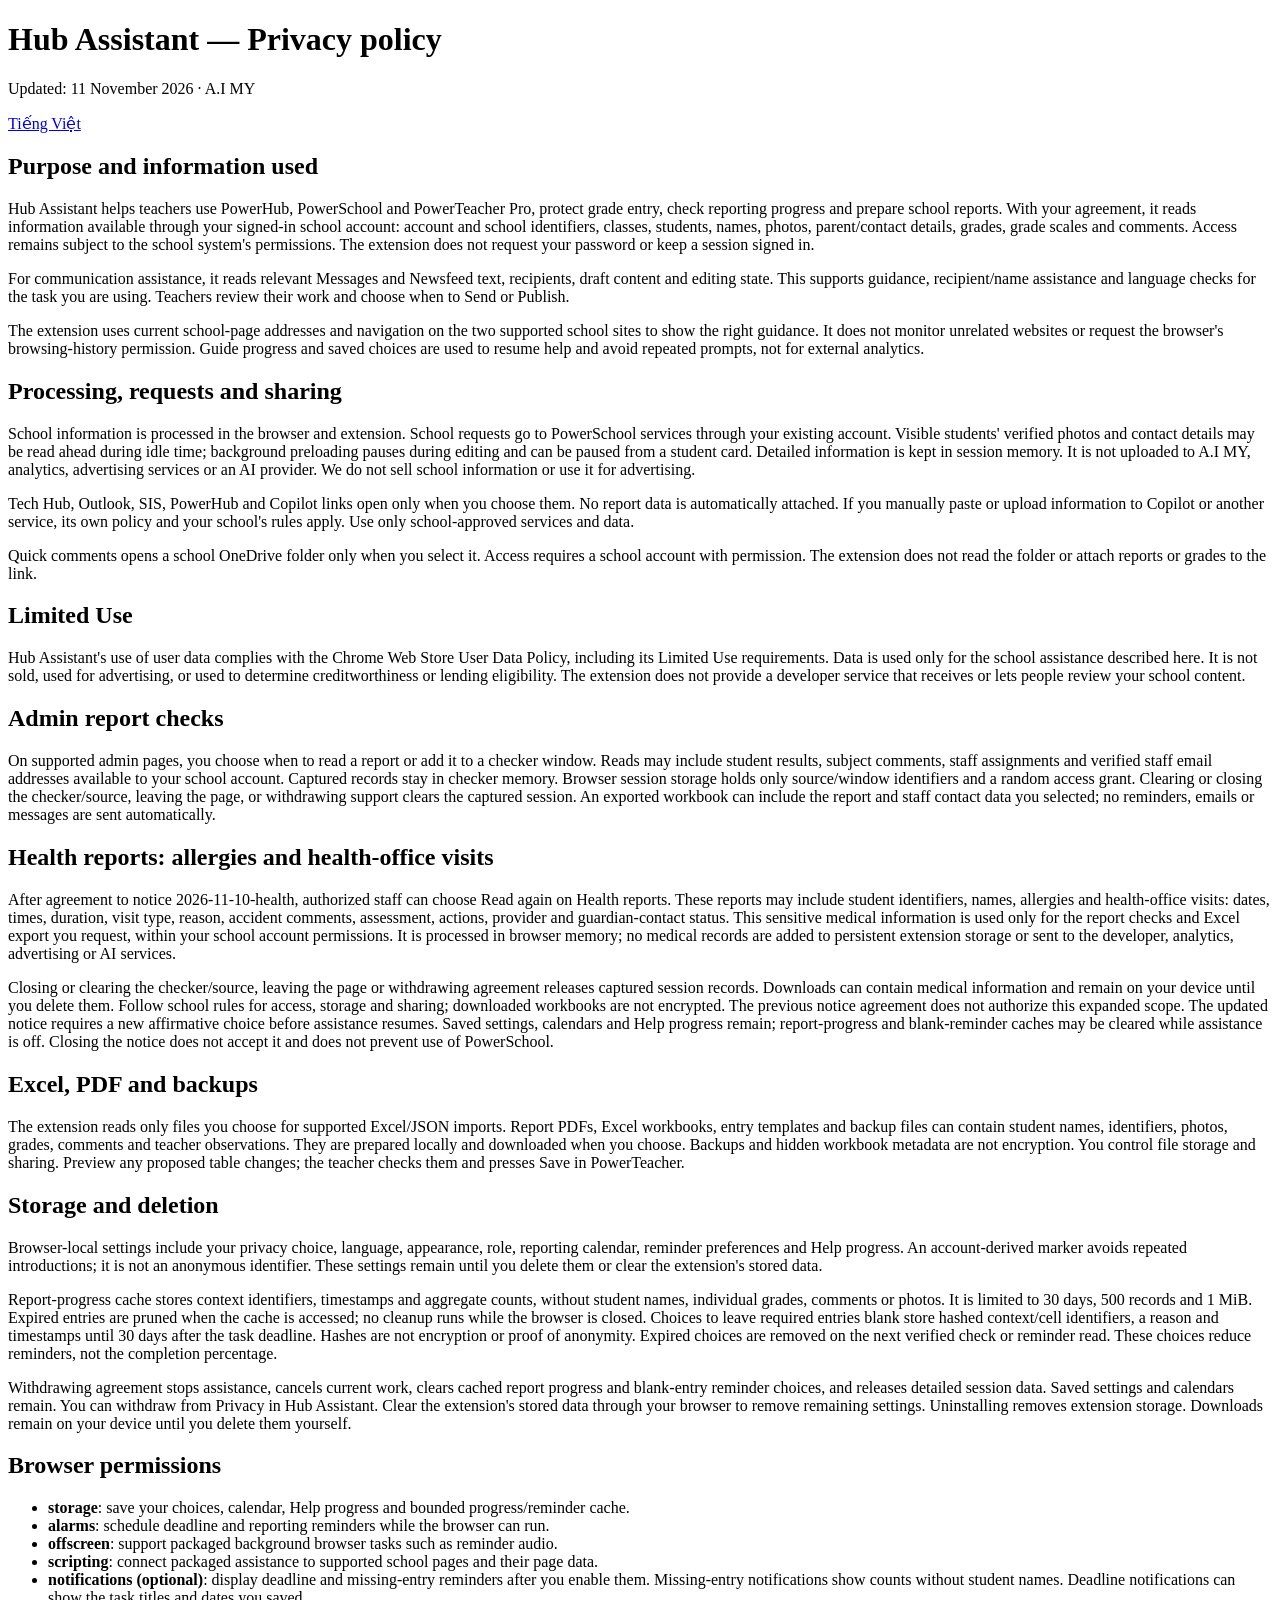
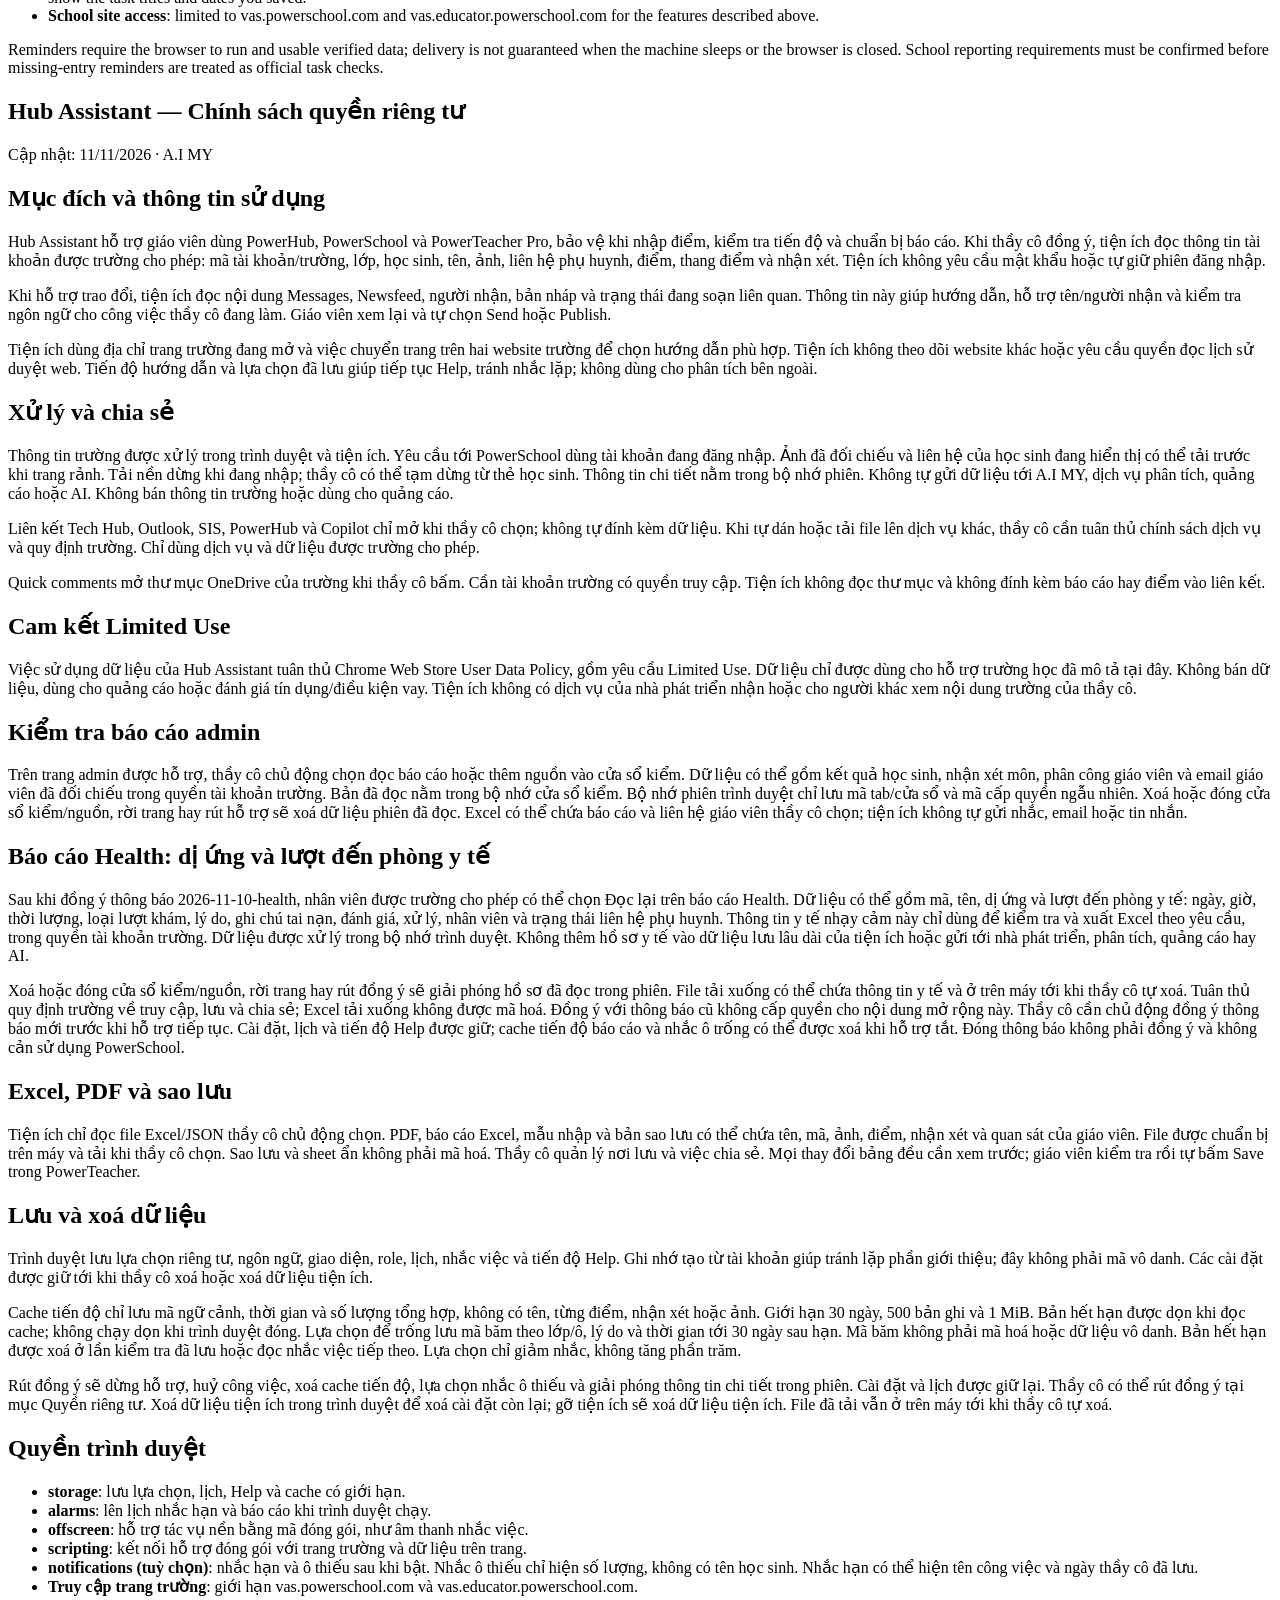
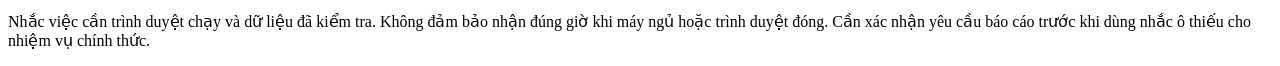
==== privacy.html @ 4abe769a "Document Health reports and Quick comments in the privacy policy" ====
<!doctype html>
<html lang="en"><meta charset="utf-8"><meta name="viewport" content="width=device-width,initial-scale=1">
<title>Hub Assistant — Privacy / Quyền riêng tư</title>
<body><main>
<h1 id="en">Hub Assistant — Privacy policy</h1><p>Updated: 11 November 2026 · A.I MY</p><p><a href="#vi" lang="vi">Tiếng Việt</a></p>
<h2>Purpose and information used</h2>
<p>Hub Assistant helps teachers use PowerHub, PowerSchool and PowerTeacher Pro, protect grade entry, check reporting progress and prepare school reports. With your agreement, it reads information available through your signed-in school account: account and school identifiers, classes, students, names, photos, parent/contact details, grades, grade scales and comments. Access remains subject to the school system's permissions. The extension does not request your password or keep a session signed in.</p>
<p>For communication assistance, it reads relevant Messages and Newsfeed text, recipients, draft content and editing state. This supports guidance, recipient/name assistance and language checks for the task you are using. Teachers review their work and choose when to Send or Publish.</p>
<p>The extension uses current school-page addresses and navigation on the two supported school sites to show the right guidance. It does not monitor unrelated websites or request the browser's browsing-history permission. Guide progress and saved choices are used to resume help and avoid repeated prompts, not for external analytics.</p>
<h2>Processing, requests and sharing</h2>
<p>School information is processed in the browser and extension. School requests go to PowerSchool services through your existing account. Visible students' verified photos and contact details may be read ahead during idle time; background preloading pauses during editing and can be paused from a student card. Detailed information is kept in session memory. It is not uploaded to A.I MY, analytics, advertising services or an AI provider. We do not sell school information or use it for advertising.</p>
<p>Tech Hub, Outlook, SIS, PowerHub and Copilot links open only when you choose them. No report data is automatically attached. If you manually paste or upload information to Copilot or another service, its own policy and your school's rules apply. Use only school-approved services and data.</p>
<p>Quick comments opens a school OneDrive folder only when you select it. Access requires a school account with permission. The extension does not read the folder or attach reports or grades to the link.</p>
<h2>Limited Use</h2>
<p>Hub Assistant's use of user data complies with the Chrome Web Store User Data Policy, including its Limited Use requirements. Data is used only for the school assistance described here. It is not sold, used for advertising, or used to determine creditworthiness or lending eligibility. The extension does not provide a developer service that receives or lets people review your school content.</p>
<h2>Admin report checks</h2><p>On supported admin pages, you choose when to read a report or add it to a checker window. Reads may include student results, subject comments, staff assignments and verified staff email addresses available to your school account. Captured records stay in checker memory. Browser session storage holds only source/window identifiers and a random access grant. Clearing or closing the checker/source, leaving the page, or withdrawing support clears the captured session. An exported workbook can include the report and staff contact data you selected; no reminders, emails or messages are sent automatically.</p>
<h2>Health reports: allergies and health-office visits</h2>
<p>After agreement to notice 2026-11-10-health, authorized staff can choose Read again on Health reports. These reports may include student identifiers, names, allergies and health-office visits: dates, times, duration, visit type, reason, accident comments, assessment, actions, provider and guardian-contact status. This sensitive medical information is used only for the report checks and Excel export you request, within your school account permissions. It is processed in browser memory; no medical records are added to persistent extension storage or sent to the developer, analytics, advertising or AI services.</p>
<p>Closing or clearing the checker/source, leaving the page or withdrawing agreement releases captured session records. Downloads can contain medical information and remain on your device until you delete them. Follow school rules for access, storage and sharing; downloaded workbooks are not encrypted. The previous notice agreement does not authorize this expanded scope. The updated notice requires a new affirmative choice before assistance resumes. Saved settings, calendars and Help progress remain; report-progress and blank-reminder caches may be cleared while assistance is off. Closing the notice does not accept it and does not prevent use of PowerSchool.</p>
<h2>Excel, PDF and backups</h2>
<p>The extension reads only files you choose for supported Excel/JSON imports. Report PDFs, Excel workbooks, entry templates and backup files can contain student names, identifiers, photos, grades, comments and teacher observations. They are prepared locally and downloaded when you choose. Backups and hidden workbook metadata are not encryption. You control file storage and sharing. Preview any proposed table changes; the teacher checks them and presses Save in PowerTeacher.</p>
<h2>Storage and deletion</h2>
<p>Browser-local settings include your privacy choice, language, appearance, role, reporting calendar, reminder preferences and Help progress. An account-derived marker avoids repeated introductions; it is not an anonymous identifier. These settings remain until you delete them or clear the extension's stored data.</p>
<p>Report-progress cache stores context identifiers, timestamps and aggregate counts, without student names, individual grades, comments or photos. It is limited to 30 days, 500 records and 1 MiB. Expired entries are pruned when the cache is accessed; no cleanup runs while the browser is closed. Choices to leave required entries blank store hashed context/cell identifiers, a reason and timestamps until 30 days after the task deadline. Hashes are not encryption or proof of anonymity. Expired choices are removed on the next verified check or reminder read. These choices reduce reminders, not the completion percentage.</p>
<p>Withdrawing agreement stops assistance, cancels current work, clears cached report progress and blank-entry reminder choices, and releases detailed session data. Saved settings and calendars remain. You can withdraw from Privacy in Hub Assistant. Clear the extension's stored data through your browser to remove remaining settings. Uninstalling removes extension storage. Downloads remain on your device until you delete them yourself.</p>
<h2>Browser permissions</h2>
<ul><li><strong>storage</strong>: save your choices, calendar, Help progress and bounded progress/reminder cache.</li><li><strong>alarms</strong>: schedule deadline and reporting reminders while the browser can run.</li><li><strong>offscreen</strong>: support packaged background browser tasks such as reminder audio.</li><li><strong>scripting</strong>: connect packaged assistance to supported school pages and their page data.</li><li><strong>notifications (optional)</strong>: display deadline and missing-entry reminders after you enable them. Missing-entry notifications show counts without student names. Deadline notifications can show the task titles and dates you saved.</li><li><strong>School site access</strong>: limited to vas.powerschool.com and vas.educator.powerschool.com for the features described above.</li></ul>
<p>Reminders require the browser to run and usable verified data; delivery is not guaranteed when the machine sleeps or the browser is closed. School reporting requirements must be confirmed before missing-entry reminders are treated as official task checks.</p>
<section id="vi" lang="vi"><h1>Hub Assistant — Chính sách quyền riêng tư</h1><p>Cập nhật: 11/11/2026 · A.I MY</p>
<h2>Mục đích và thông tin sử dụng</h2>
<p>Hub Assistant hỗ trợ giáo viên dùng PowerHub, PowerSchool và PowerTeacher Pro, bảo vệ khi nhập điểm, kiểm tra tiến độ và chuẩn bị báo cáo. Khi thầy cô đồng ý, tiện ích đọc thông tin tài khoản được trường cho phép: mã tài khoản/trường, lớp, học sinh, tên, ảnh, liên hệ phụ huynh, điểm, thang điểm và nhận xét. Tiện ích không yêu cầu mật khẩu hoặc tự giữ phiên đăng nhập.</p>
<p>Khi hỗ trợ trao đổi, tiện ích đọc nội dung Messages, Newsfeed, người nhận, bản nháp và trạng thái đang soạn liên quan. Thông tin này giúp hướng dẫn, hỗ trợ tên/người nhận và kiểm tra ngôn ngữ cho công việc thầy cô đang làm. Giáo viên xem lại và tự chọn Send hoặc Publish.</p>
<p>Tiện ích dùng địa chỉ trang trường đang mở và việc chuyển trang trên hai website trường để chọn hướng dẫn phù hợp. Tiện ích không theo dõi website khác hoặc yêu cầu quyền đọc lịch sử duyệt web. Tiến độ hướng dẫn và lựa chọn đã lưu giúp tiếp tục Help, tránh nhắc lặp; không dùng cho phân tích bên ngoài.</p>
<h2>Xử lý và chia sẻ</h2>
<p>Thông tin trường được xử lý trong trình duyệt và tiện ích. Yêu cầu tới PowerSchool dùng tài khoản đang đăng nhập. Ảnh đã đối chiếu và liên hệ của học sinh đang hiển thị có thể tải trước khi trang rảnh. Tải nền dừng khi đang nhập; thầy cô có thể tạm dừng từ thẻ học sinh. Thông tin chi tiết nằm trong bộ nhớ phiên. Không tự gửi dữ liệu tới A.I MY, dịch vụ phân tích, quảng cáo hoặc AI. Không bán thông tin trường hoặc dùng cho quảng cáo.</p>
<p>Liên kết Tech Hub, Outlook, SIS, PowerHub và Copilot chỉ mở khi thầy cô chọn; không tự đính kèm dữ liệu. Khi tự dán hoặc tải file lên dịch vụ khác, thầy cô cần tuân thủ chính sách dịch vụ và quy định trường. Chỉ dùng dịch vụ và dữ liệu được trường cho phép.</p>
<p>Quick comments mở thư mục OneDrive của trường khi thầy cô bấm. Cần tài khoản trường có quyền truy cập. Tiện ích không đọc thư mục và không đính kèm báo cáo hay điểm vào liên kết.</p>
<h2>Cam kết Limited Use</h2>
<p>Việc sử dụng dữ liệu của Hub Assistant tuân thủ Chrome Web Store User Data Policy, gồm yêu cầu Limited Use. Dữ liệu chỉ được dùng cho hỗ trợ trường học đã mô tả tại đây. Không bán dữ liệu, dùng cho quảng cáo hoặc đánh giá tín dụng/điều kiện vay. Tiện ích không có dịch vụ của nhà phát triển nhận hoặc cho người khác xem nội dung trường của thầy cô.</p>
<h2>Kiểm tra báo cáo admin</h2><p>Trên trang admin được hỗ trợ, thầy cô chủ động chọn đọc báo cáo hoặc thêm nguồn vào cửa sổ kiểm. Dữ liệu có thể gồm kết quả học sinh, nhận xét môn, phân công giáo viên và email giáo viên đã đối chiếu trong quyền tài khoản trường. Bản đã đọc nằm trong bộ nhớ cửa sổ kiểm. Bộ nhớ phiên trình duyệt chỉ lưu mã tab/cửa sổ và mã cấp quyền ngẫu nhiên. Xoá hoặc đóng cửa sổ kiểm/nguồn, rời trang hay rút hỗ trợ sẽ xoá dữ liệu phiên đã đọc. Excel có thể chứa báo cáo và liên hệ giáo viên thầy cô chọn; tiện ích không tự gửi nhắc, email hoặc tin nhắn.</p>
<h2>Báo cáo Health: dị ứng và lượt đến phòng y tế</h2>
<p>Sau khi đồng ý thông báo 2026-11-10-health, nhân viên được trường cho phép có thể chọn Đọc lại trên báo cáo Health. Dữ liệu có thể gồm mã, tên, dị ứng và lượt đến phòng y tế: ngày, giờ, thời lượng, loại lượt khám, lý do, ghi chú tai nạn, đánh giá, xử lý, nhân viên và trạng thái liên hệ phụ huynh. Thông tin y tế nhạy cảm này chỉ dùng để kiểm tra và xuất Excel theo yêu cầu, trong quyền tài khoản trường. Dữ liệu được xử lý trong bộ nhớ trình duyệt. Không thêm hồ sơ y tế vào dữ liệu lưu lâu dài của tiện ích hoặc gửi tới nhà phát triển, phân tích, quảng cáo hay AI.</p>
<p>Xoá hoặc đóng cửa sổ kiểm/nguồn, rời trang hay rút đồng ý sẽ giải phóng hồ sơ đã đọc trong phiên. File tải xuống có thể chứa thông tin y tế và ở trên máy tới khi thầy cô tự xoá. Tuân thủ quy định trường về truy cập, lưu và chia sẻ; Excel tải xuống không được mã hoá. Đồng ý với thông báo cũ không cấp quyền cho nội dung mở rộng này. Thầy cô cần chủ động đồng ý thông báo mới trước khi hỗ trợ tiếp tục. Cài đặt, lịch và tiến độ Help được giữ; cache tiến độ báo cáo và nhắc ô trống có thể được xoá khi hỗ trợ tắt. Đóng thông báo không phải đồng ý và không cản sử dụng PowerSchool.</p>
<h2>Excel, PDF và sao lưu</h2>
<p>Tiện ích chỉ đọc file Excel/JSON thầy cô chủ động chọn. PDF, báo cáo Excel, mẫu nhập và bản sao lưu có thể chứa tên, mã, ảnh, điểm, nhận xét và quan sát của giáo viên. File được chuẩn bị trên máy và tải khi thầy cô chọn. Sao lưu và sheet ẩn không phải mã hoá. Thầy cô quản lý nơi lưu và việc chia sẻ. Mọi thay đổi bảng đều cần xem trước; giáo viên kiểm tra rồi tự bấm Save trong PowerTeacher.</p>
<h2>Lưu và xoá dữ liệu</h2>
<p>Trình duyệt lưu lựa chọn riêng tư, ngôn ngữ, giao diện, role, lịch, nhắc việc và tiến độ Help. Ghi nhớ tạo từ tài khoản giúp tránh lặp phần giới thiệu; đây không phải mã vô danh. Các cài đặt được giữ tới khi thầy cô xoá hoặc xoá dữ liệu tiện ích.</p>
<p>Cache tiến độ chỉ lưu mã ngữ cảnh, thời gian và số lượng tổng hợp, không có tên, từng điểm, nhận xét hoặc ảnh. Giới hạn 30 ngày, 500 bản ghi và 1 MiB. Bản hết hạn được dọn khi đọc cache; không chạy dọn khi trình duyệt đóng. Lựa chọn để trống lưu mã băm theo lớp/ô, lý do và thời gian tới 30 ngày sau hạn. Mã băm không phải mã hoá hoặc dữ liệu vô danh. Bản hết hạn được xoá ở lần kiểm tra đã lưu hoặc đọc nhắc việc tiếp theo. Lựa chọn chỉ giảm nhắc, không tăng phần trăm.</p>
<p>Rút đồng ý sẽ dừng hỗ trợ, huỷ công việc, xoá cache tiến độ, lựa chọn nhắc ô thiếu và giải phóng thông tin chi tiết trong phiên. Cài đặt và lịch được giữ lại. Thầy cô có thể rút đồng ý tại mục Quyền riêng tư. Xoá dữ liệu tiện ích trong trình duyệt để xoá cài đặt còn lại; gỡ tiện ích sẽ xoá dữ liệu tiện ích. File đã tải vẫn ở trên máy tới khi thầy cô tự xoá.</p>
<h2>Quyền trình duyệt</h2>
<ul><li><strong>storage</strong>: lưu lựa chọn, lịch, Help và cache có giới hạn.</li><li><strong>alarms</strong>: lên lịch nhắc hạn và báo cáo khi trình duyệt chạy.</li><li><strong>offscreen</strong>: hỗ trợ tác vụ nền bằng mã đóng gói, như âm thanh nhắc việc.</li><li><strong>scripting</strong>: kết nối hỗ trợ đóng gói với trang trường và dữ liệu trên trang.</li><li><strong>notifications (tuỳ chọn)</strong>: nhắc hạn và ô thiếu sau khi bật. Nhắc ô thiếu chỉ hiện số lượng, không có tên học sinh. Nhắc hạn có thể hiện tên công việc và ngày thầy cô đã lưu.</li><li><strong>Truy cập trang trường</strong>: giới hạn vas.powerschool.com và vas.educator.powerschool.com.</li></ul>
<p>Nhắc việc cần trình duyệt chạy và dữ liệu đã kiểm tra. Không đảm bảo nhận đúng giờ khi máy ngủ hoặc trình duyệt đóng. Cần xác nhận yêu cầu báo cáo trước khi dùng nhắc ô thiếu cho nhiệm vụ chính thức.</p></section>
</main></body></html>
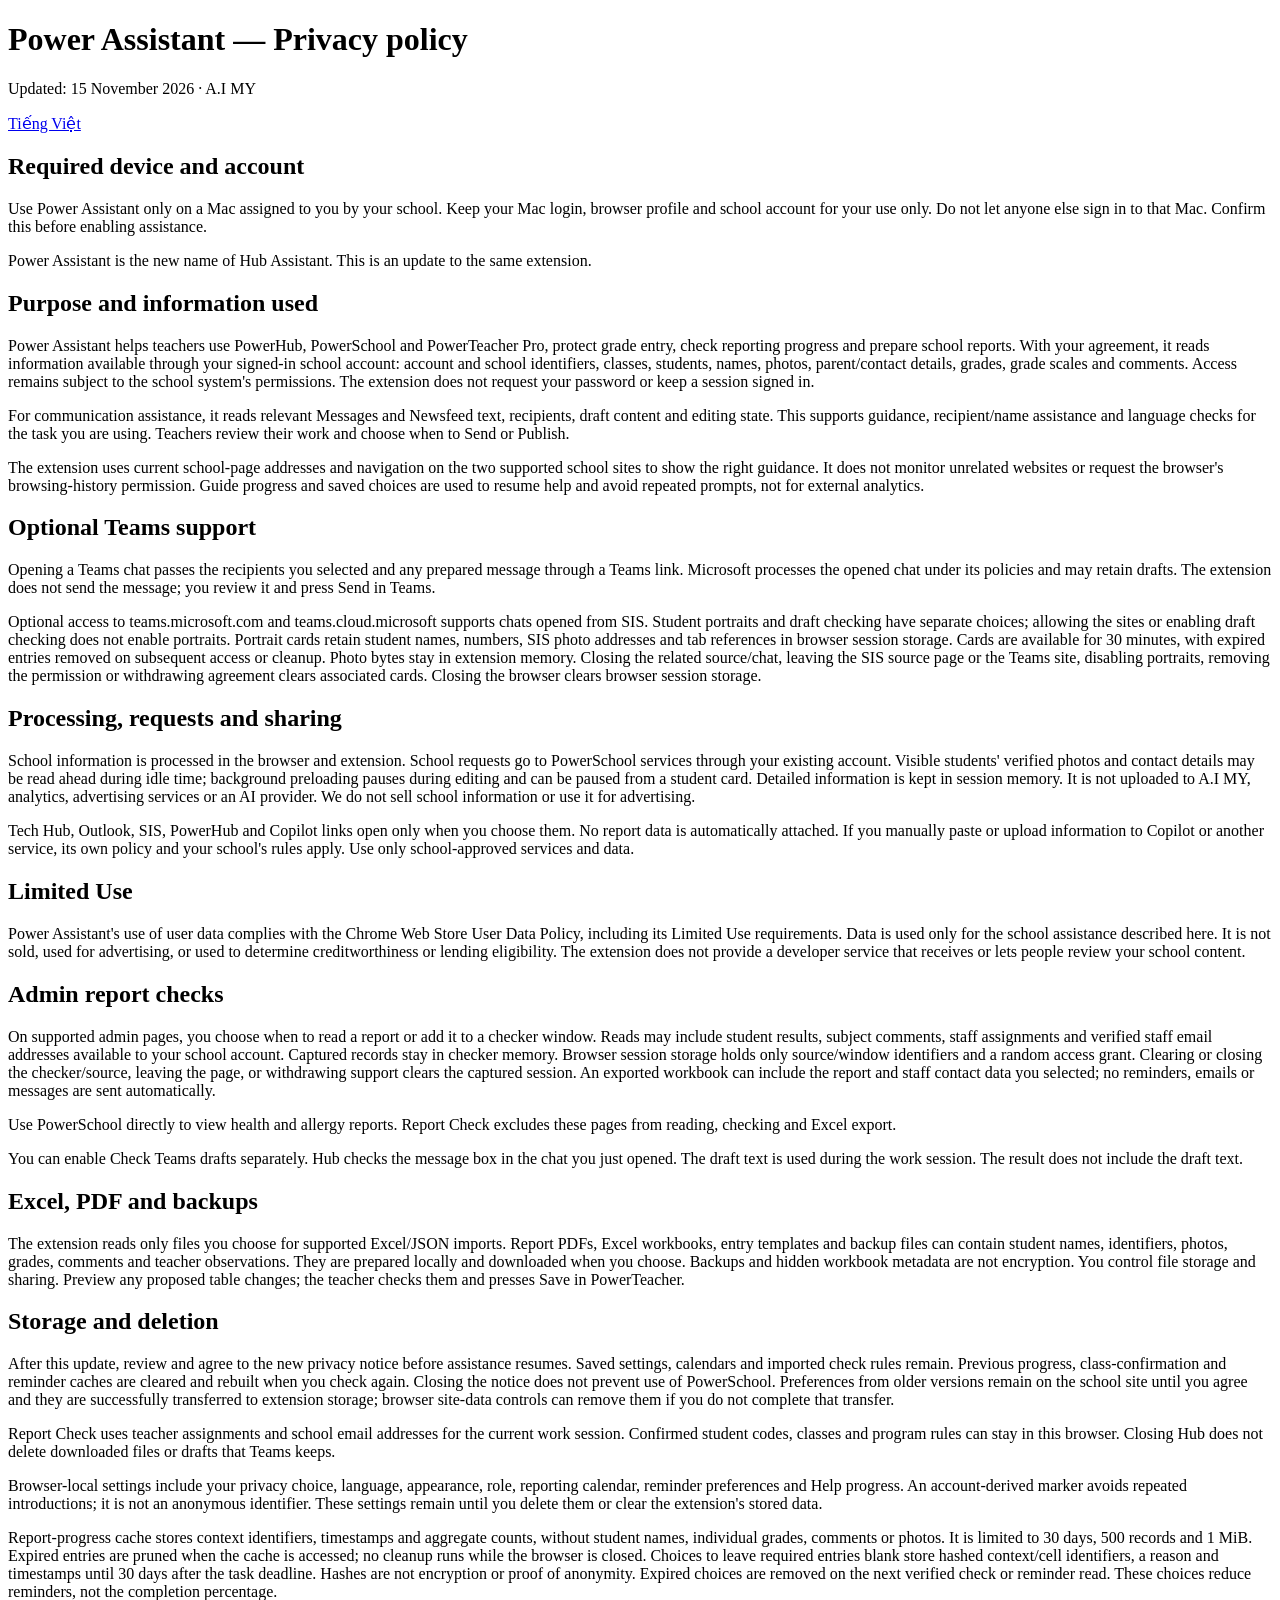
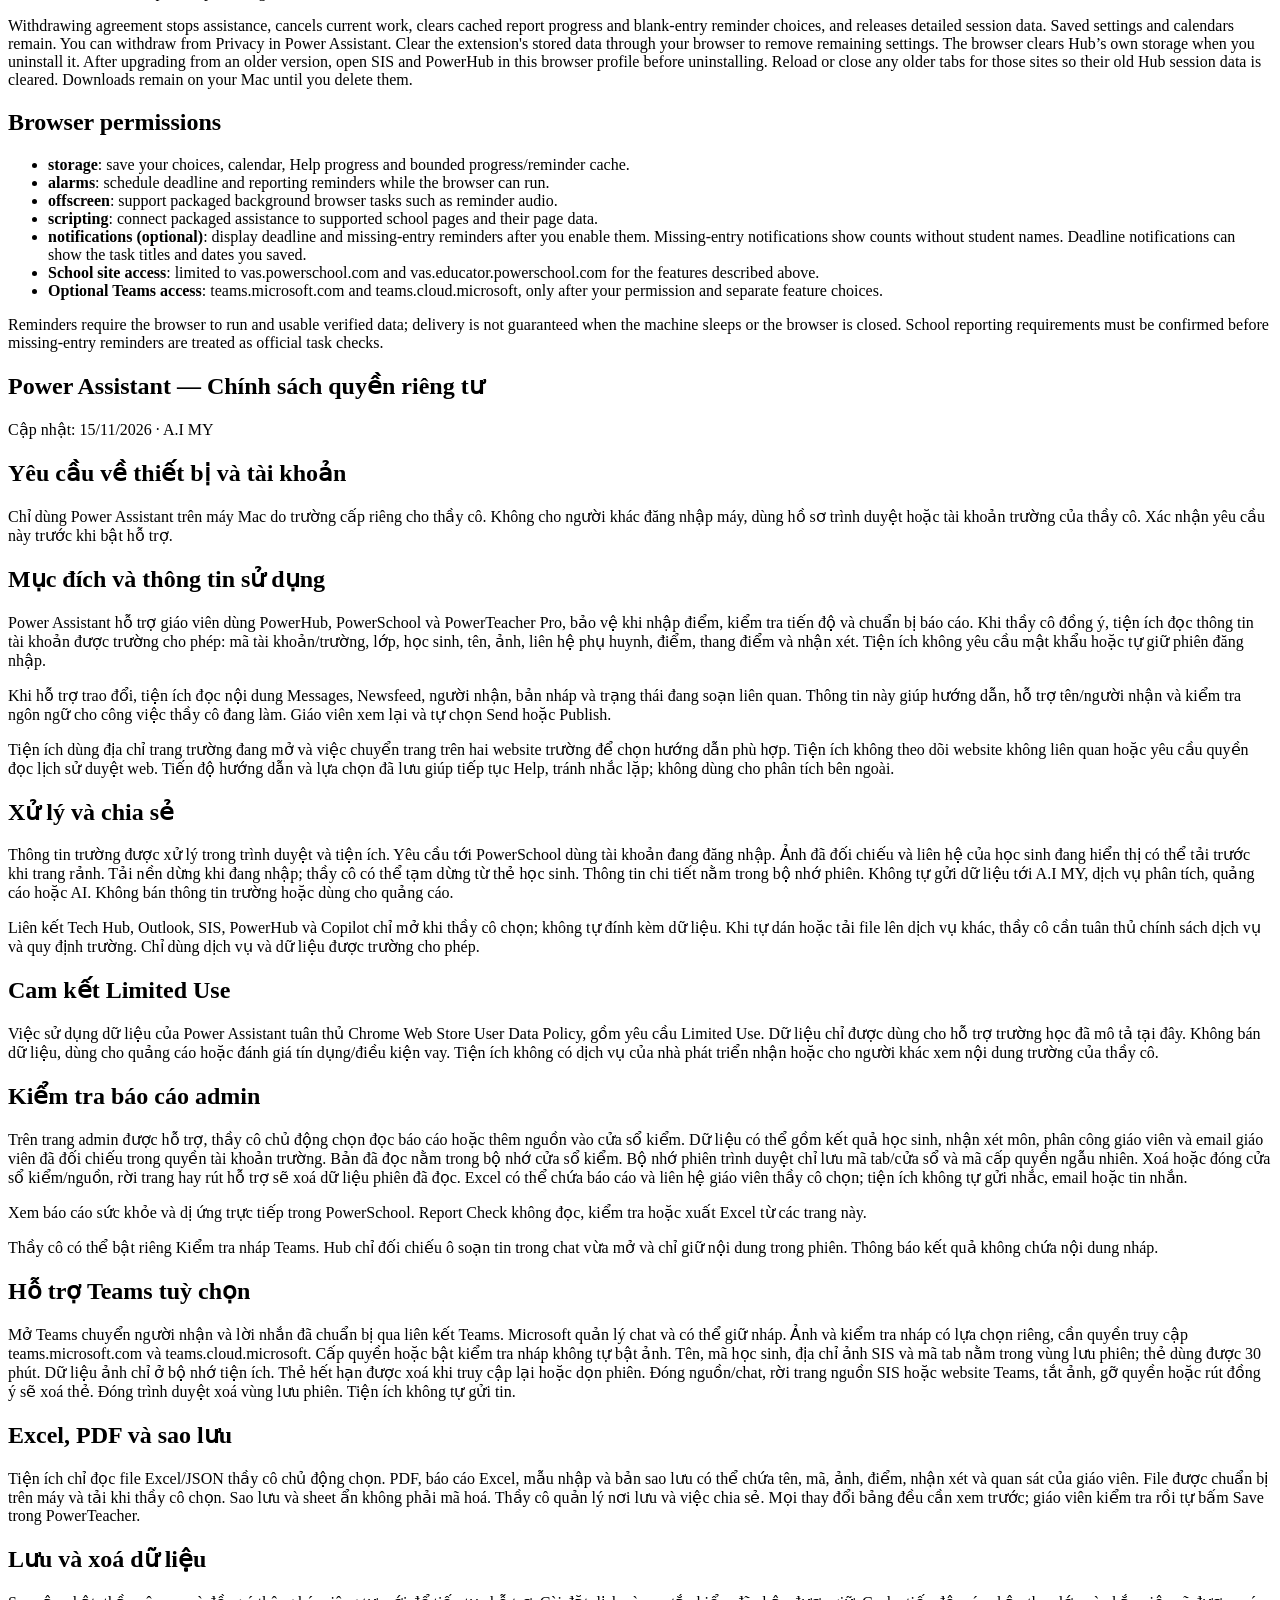
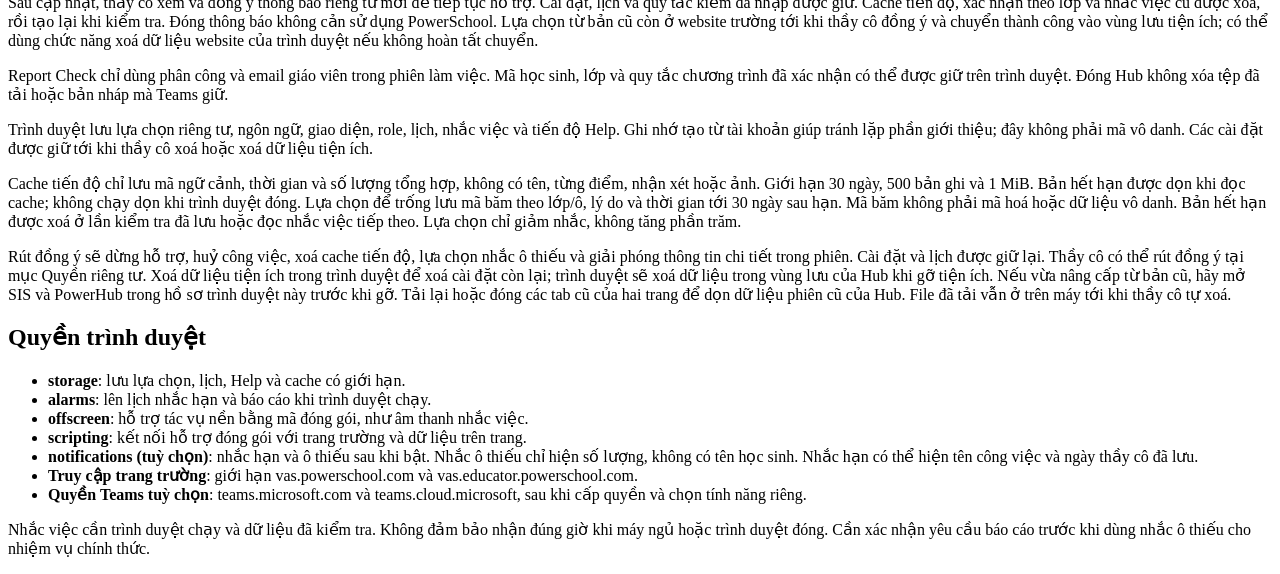
==== commit bd38f224: "Update Power Assistant 1.9.45 privacy disclosures and upgrade retention" ====
--- a/privacy.html
+++ b/privacy.html
@@ -1,53 +1,58 @@
 <!doctype html>
 <html lang="en"><meta charset="utf-8"><meta name="viewport" content="width=device-width,initial-scale=1">
-<title>Hub Assistant — Privacy / Quyền riêng tư</title>
+<title>Power Assistant — Privacy / Quyền riêng tư</title>
 <body><main>
-<h1 id="en">Hub Assistant — Privacy policy</h1><p>Updated: 11 November 2026 · A.I MY</p><p><a href="#vi" lang="vi">Tiếng Việt</a></p>
-<h2>Purpose and information used</h2>
-<p>Hub Assistant helps teachers use PowerHub, PowerSchool and PowerTeacher Pro, protect grade entry, check reporting progress and prepare school reports. With your agreement, it reads information available through your signed-in school account: account and school identifiers, classes, students, names, photos, parent/contact details, grades, grade scales and comments. Access remains subject to the school system's permissions. The extension does not request your password or keep a session signed in.</p>
+<h1 id="en">Power Assistant — Privacy policy</h1><p>Updated: 15 November 2026 · A.I MY</p><p><a href="#vi" lang="vi">Tiếng Việt</a></p>
+<h2>Required device and account</h2>
+<p>Use Power Assistant only on a Mac assigned to you by your school. Keep your Mac login, browser profile and school account for your use only. Do not let anyone else sign in to that Mac. Confirm this before enabling assistance.</p>
+<p>Power Assistant is the new name of Hub Assistant. This is an update to the same extension.</p><h2>Purpose and information used</h2>
+<p>Power Assistant helps teachers use PowerHub, PowerSchool and PowerTeacher Pro, protect grade entry, check reporting progress and prepare school reports. With your agreement, it reads information available through your signed-in school account: account and school identifiers, classes, students, names, photos, parent/contact details, grades, grade scales and comments. Access remains subject to the school system's permissions. The extension does not request your password or keep a session signed in.</p>
 <p>For communication assistance, it reads relevant Messages and Newsfeed text, recipients, draft content and editing state. This supports guidance, recipient/name assistance and language checks for the task you are using. Teachers review their work and choose when to Send or Publish.</p>
 <p>The extension uses current school-page addresses and navigation on the two supported school sites to show the right guidance. It does not monitor unrelated websites or request the browser's browsing-history permission. Guide progress and saved choices are used to resume help and avoid repeated prompts, not for external analytics.</p>
+<h2>Optional Teams support</h2>
+<p>Opening a Teams chat passes the recipients you selected and any prepared message through a Teams link. Microsoft processes the opened chat under its policies and may retain drafts. The extension does not send the message; you review it and press Send in Teams.</p>
+<p>Optional access to teams.microsoft.com and teams.cloud.microsoft supports chats opened from SIS. Student portraits and draft checking have separate choices; allowing the sites or enabling draft checking does not enable portraits. Portrait cards retain student names, numbers, SIS photo addresses and tab references in browser session storage. Cards are available for 30 minutes, with expired entries removed on subsequent access or cleanup. Photo bytes stay in extension memory. Closing the related source/chat, leaving the SIS source page or the Teams site, disabling portraits, removing the permission or withdrawing agreement clears associated cards. Closing the browser clears browser session storage.</p>
 <h2>Processing, requests and sharing</h2>
 <p>School information is processed in the browser and extension. School requests go to PowerSchool services through your existing account. Visible students' verified photos and contact details may be read ahead during idle time; background preloading pauses during editing and can be paused from a student card. Detailed information is kept in session memory. It is not uploaded to A.I MY, analytics, advertising services or an AI provider. We do not sell school information or use it for advertising.</p>
 <p>Tech Hub, Outlook, SIS, PowerHub and Copilot links open only when you choose them. No report data is automatically attached. If you manually paste or upload information to Copilot or another service, its own policy and your school's rules apply. Use only school-approved services and data.</p>
-<p>Quick comments opens a school OneDrive folder only when you select it. Access requires a school account with permission. The extension does not read the folder or attach reports or grades to the link.</p>
 <h2>Limited Use</h2>
-<p>Hub Assistant's use of user data complies with the Chrome Web Store User Data Policy, including its Limited Use requirements. Data is used only for the school assistance described here. It is not sold, used for advertising, or used to determine creditworthiness or lending eligibility. The extension does not provide a developer service that receives or lets people review your school content.</p>
+<p>Power Assistant's use of user data complies with the Chrome Web Store User Data Policy, including its Limited Use requirements. Data is used only for the school assistance described here. It is not sold, used for advertising, or used to determine creditworthiness or lending eligibility. The extension does not provide a developer service that receives or lets people review your school content.</p>
 <h2>Admin report checks</h2><p>On supported admin pages, you choose when to read a report or add it to a checker window. Reads may include student results, subject comments, staff assignments and verified staff email addresses available to your school account. Captured records stay in checker memory. Browser session storage holds only source/window identifiers and a random access grant. Clearing or closing the checker/source, leaving the page, or withdrawing support clears the captured session. An exported workbook can include the report and staff contact data you selected; no reminders, emails or messages are sent automatically.</p>
-<h2>Health reports: allergies and health-office visits</h2>
-<p>After agreement to notice 2026-11-10-health, authorized staff can choose Read again on Health reports. These reports may include student identifiers, names, allergies and health-office visits: dates, times, duration, visit type, reason, accident comments, assessment, actions, provider and guardian-contact status. This sensitive medical information is used only for the report checks and Excel export you request, within your school account permissions. It is processed in browser memory; no medical records are added to persistent extension storage or sent to the developer, analytics, advertising or AI services.</p>
-<p>Closing or clearing the checker/source, leaving the page or withdrawing agreement releases captured session records. Downloads can contain medical information and remain on your device until you delete them. Follow school rules for access, storage and sharing; downloaded workbooks are not encrypted. The previous notice agreement does not authorize this expanded scope. The updated notice requires a new affirmative choice before assistance resumes. Saved settings, calendars and Help progress remain; report-progress and blank-reminder caches may be cleared while assistance is off. Closing the notice does not accept it and does not prevent use of PowerSchool.</p>
+<p>Use PowerSchool directly to view health and allergy reports. Report Check excludes these pages from reading, checking and Excel export.</p>
+<p>You can enable Check Teams drafts separately. Hub checks the message box in the chat you just opened. The draft text is used during the work session. The result does not include the draft text.</p>
 <h2>Excel, PDF and backups</h2>
 <p>The extension reads only files you choose for supported Excel/JSON imports. Report PDFs, Excel workbooks, entry templates and backup files can contain student names, identifiers, photos, grades, comments and teacher observations. They are prepared locally and downloaded when you choose. Backups and hidden workbook metadata are not encryption. You control file storage and sharing. Preview any proposed table changes; the teacher checks them and presses Save in PowerTeacher.</p>
-<h2>Storage and deletion</h2>
+<h2>Storage and deletion</h2><p>After this update, review and agree to the new privacy notice before assistance resumes. Saved settings, calendars and imported check rules remain. Previous progress, class-confirmation and reminder caches are cleared and rebuilt when you check again. Closing the notice does not prevent use of PowerSchool. Preferences from older versions remain on the school site until you agree and they are successfully transferred to extension storage; browser site-data controls can remove them if you do not complete that transfer.</p>
+<p>Report Check uses teacher assignments and school email addresses for the current work session. Confirmed student codes, classes and program rules can stay in this browser. Closing Hub does not delete downloaded files or drafts that Teams keeps.</p>
 <p>Browser-local settings include your privacy choice, language, appearance, role, reporting calendar, reminder preferences and Help progress. An account-derived marker avoids repeated introductions; it is not an anonymous identifier. These settings remain until you delete them or clear the extension's stored data.</p>
 <p>Report-progress cache stores context identifiers, timestamps and aggregate counts, without student names, individual grades, comments or photos. It is limited to 30 days, 500 records and 1 MiB. Expired entries are pruned when the cache is accessed; no cleanup runs while the browser is closed. Choices to leave required entries blank store hashed context/cell identifiers, a reason and timestamps until 30 days after the task deadline. Hashes are not encryption or proof of anonymity. Expired choices are removed on the next verified check or reminder read. These choices reduce reminders, not the completion percentage.</p>
-<p>Withdrawing agreement stops assistance, cancels current work, clears cached report progress and blank-entry reminder choices, and releases detailed session data. Saved settings and calendars remain. You can withdraw from Privacy in Hub Assistant. Clear the extension's stored data through your browser to remove remaining settings. Uninstalling removes extension storage. Downloads remain on your device until you delete them yourself.</p>
+<p>Withdrawing agreement stops assistance, cancels current work, clears cached report progress and blank-entry reminder choices, and releases detailed session data. Saved settings and calendars remain. You can withdraw from Privacy in Power Assistant. Clear the extension's stored data through your browser to remove remaining settings. The browser clears Hub’s own storage when you uninstall it. After upgrading from an older version, open SIS and PowerHub in this browser profile before uninstalling. Reload or close any older tabs for those sites so their old Hub session data is cleared. Downloads remain on your Mac until you delete them.</p>
 <h2>Browser permissions</h2>
-<ul><li><strong>storage</strong>: save your choices, calendar, Help progress and bounded progress/reminder cache.</li><li><strong>alarms</strong>: schedule deadline and reporting reminders while the browser can run.</li><li><strong>offscreen</strong>: support packaged background browser tasks such as reminder audio.</li><li><strong>scripting</strong>: connect packaged assistance to supported school pages and their page data.</li><li><strong>notifications (optional)</strong>: display deadline and missing-entry reminders after you enable them. Missing-entry notifications show counts without student names. Deadline notifications can show the task titles and dates you saved.</li><li><strong>School site access</strong>: limited to vas.powerschool.com and vas.educator.powerschool.com for the features described above.</li></ul>
+<ul><li><strong>storage</strong>: save your choices, calendar, Help progress and bounded progress/reminder cache.</li><li><strong>alarms</strong>: schedule deadline and reporting reminders while the browser can run.</li><li><strong>offscreen</strong>: support packaged background browser tasks such as reminder audio.</li><li><strong>scripting</strong>: connect packaged assistance to supported school pages and their page data.</li><li><strong>notifications (optional)</strong>: display deadline and missing-entry reminders after you enable them. Missing-entry notifications show counts without student names. Deadline notifications can show the task titles and dates you saved.</li><li><strong>School site access</strong>: limited to vas.powerschool.com and vas.educator.powerschool.com for the features described above.</li><li><strong>Optional Teams access</strong>: teams.microsoft.com and teams.cloud.microsoft, only after your permission and separate feature choices.</li></ul>
 <p>Reminders require the browser to run and usable verified data; delivery is not guaranteed when the machine sleeps or the browser is closed. School reporting requirements must be confirmed before missing-entry reminders are treated as official task checks.</p>
-<section id="vi" lang="vi"><h1>Hub Assistant — Chính sách quyền riêng tư</h1><p>Cập nhật: 11/11/2026 · A.I MY</p>
+<section id="vi" lang="vi"><h1>Power Assistant — Chính sách quyền riêng tư</h1><p>Cập nhật: 15/11/2026 · A.I MY</p>
+<h2>Yêu cầu về thiết bị và tài khoản</h2>
+<p>Chỉ dùng Power Assistant trên máy Mac do trường cấp riêng cho thầy cô. Không cho người khác đăng nhập máy, dùng hồ sơ trình duyệt hoặc tài khoản trường của thầy cô. Xác nhận yêu cầu này trước khi bật hỗ trợ.</p>
 <h2>Mục đích và thông tin sử dụng</h2>
-<p>Hub Assistant hỗ trợ giáo viên dùng PowerHub, PowerSchool và PowerTeacher Pro, bảo vệ khi nhập điểm, kiểm tra tiến độ và chuẩn bị báo cáo. Khi thầy cô đồng ý, tiện ích đọc thông tin tài khoản được trường cho phép: mã tài khoản/trường, lớp, học sinh, tên, ảnh, liên hệ phụ huynh, điểm, thang điểm và nhận xét. Tiện ích không yêu cầu mật khẩu hoặc tự giữ phiên đăng nhập.</p>
+<p>Power Assistant hỗ trợ giáo viên dùng PowerHub, PowerSchool và PowerTeacher Pro, bảo vệ khi nhập điểm, kiểm tra tiến độ và chuẩn bị báo cáo. Khi thầy cô đồng ý, tiện ích đọc thông tin tài khoản được trường cho phép: mã tài khoản/trường, lớp, học sinh, tên, ảnh, liên hệ phụ huynh, điểm, thang điểm và nhận xét. Tiện ích không yêu cầu mật khẩu hoặc tự giữ phiên đăng nhập.</p>
 <p>Khi hỗ trợ trao đổi, tiện ích đọc nội dung Messages, Newsfeed, người nhận, bản nháp và trạng thái đang soạn liên quan. Thông tin này giúp hướng dẫn, hỗ trợ tên/người nhận và kiểm tra ngôn ngữ cho công việc thầy cô đang làm. Giáo viên xem lại và tự chọn Send hoặc Publish.</p>
-<p>Tiện ích dùng địa chỉ trang trường đang mở và việc chuyển trang trên hai website trường để chọn hướng dẫn phù hợp. Tiện ích không theo dõi website khác hoặc yêu cầu quyền đọc lịch sử duyệt web. Tiến độ hướng dẫn và lựa chọn đã lưu giúp tiếp tục Help, tránh nhắc lặp; không dùng cho phân tích bên ngoài.</p>
+<p>Tiện ích dùng địa chỉ trang trường đang mở và việc chuyển trang trên hai website trường để chọn hướng dẫn phù hợp. Tiện ích không theo dõi website không liên quan hoặc yêu cầu quyền đọc lịch sử duyệt web. Tiến độ hướng dẫn và lựa chọn đã lưu giúp tiếp tục Help, tránh nhắc lặp; không dùng cho phân tích bên ngoài.</p>
 <h2>Xử lý và chia sẻ</h2>
 <p>Thông tin trường được xử lý trong trình duyệt và tiện ích. Yêu cầu tới PowerSchool dùng tài khoản đang đăng nhập. Ảnh đã đối chiếu và liên hệ của học sinh đang hiển thị có thể tải trước khi trang rảnh. Tải nền dừng khi đang nhập; thầy cô có thể tạm dừng từ thẻ học sinh. Thông tin chi tiết nằm trong bộ nhớ phiên. Không tự gửi dữ liệu tới A.I MY, dịch vụ phân tích, quảng cáo hoặc AI. Không bán thông tin trường hoặc dùng cho quảng cáo.</p>
 <p>Liên kết Tech Hub, Outlook, SIS, PowerHub và Copilot chỉ mở khi thầy cô chọn; không tự đính kèm dữ liệu. Khi tự dán hoặc tải file lên dịch vụ khác, thầy cô cần tuân thủ chính sách dịch vụ và quy định trường. Chỉ dùng dịch vụ và dữ liệu được trường cho phép.</p>
-<p>Quick comments mở thư mục OneDrive của trường khi thầy cô bấm. Cần tài khoản trường có quyền truy cập. Tiện ích không đọc thư mục và không đính kèm báo cáo hay điểm vào liên kết.</p>
 <h2>Cam kết Limited Use</h2>
-<p>Việc sử dụng dữ liệu của Hub Assistant tuân thủ Chrome Web Store User Data Policy, gồm yêu cầu Limited Use. Dữ liệu chỉ được dùng cho hỗ trợ trường học đã mô tả tại đây. Không bán dữ liệu, dùng cho quảng cáo hoặc đánh giá tín dụng/điều kiện vay. Tiện ích không có dịch vụ của nhà phát triển nhận hoặc cho người khác xem nội dung trường của thầy cô.</p>
+<p>Việc sử dụng dữ liệu của Power Assistant tuân thủ Chrome Web Store User Data Policy, gồm yêu cầu Limited Use. Dữ liệu chỉ được dùng cho hỗ trợ trường học đã mô tả tại đây. Không bán dữ liệu, dùng cho quảng cáo hoặc đánh giá tín dụng/điều kiện vay. Tiện ích không có dịch vụ của nhà phát triển nhận hoặc cho người khác xem nội dung trường của thầy cô.</p>
 <h2>Kiểm tra báo cáo admin</h2><p>Trên trang admin được hỗ trợ, thầy cô chủ động chọn đọc báo cáo hoặc thêm nguồn vào cửa sổ kiểm. Dữ liệu có thể gồm kết quả học sinh, nhận xét môn, phân công giáo viên và email giáo viên đã đối chiếu trong quyền tài khoản trường. Bản đã đọc nằm trong bộ nhớ cửa sổ kiểm. Bộ nhớ phiên trình duyệt chỉ lưu mã tab/cửa sổ và mã cấp quyền ngẫu nhiên. Xoá hoặc đóng cửa sổ kiểm/nguồn, rời trang hay rút hỗ trợ sẽ xoá dữ liệu phiên đã đọc. Excel có thể chứa báo cáo và liên hệ giáo viên thầy cô chọn; tiện ích không tự gửi nhắc, email hoặc tin nhắn.</p>
-<h2>Báo cáo Health: dị ứng và lượt đến phòng y tế</h2>
-<p>Sau khi đồng ý thông báo 2026-11-10-health, nhân viên được trường cho phép có thể chọn Đọc lại trên báo cáo Health. Dữ liệu có thể gồm mã, tên, dị ứng và lượt đến phòng y tế: ngày, giờ, thời lượng, loại lượt khám, lý do, ghi chú tai nạn, đánh giá, xử lý, nhân viên và trạng thái liên hệ phụ huynh. Thông tin y tế nhạy cảm này chỉ dùng để kiểm tra và xuất Excel theo yêu cầu, trong quyền tài khoản trường. Dữ liệu được xử lý trong bộ nhớ trình duyệt. Không thêm hồ sơ y tế vào dữ liệu lưu lâu dài của tiện ích hoặc gửi tới nhà phát triển, phân tích, quảng cáo hay AI.</p>
-<p>Xoá hoặc đóng cửa sổ kiểm/nguồn, rời trang hay rút đồng ý sẽ giải phóng hồ sơ đã đọc trong phiên. File tải xuống có thể chứa thông tin y tế và ở trên máy tới khi thầy cô tự xoá. Tuân thủ quy định trường về truy cập, lưu và chia sẻ; Excel tải xuống không được mã hoá. Đồng ý với thông báo cũ không cấp quyền cho nội dung mở rộng này. Thầy cô cần chủ động đồng ý thông báo mới trước khi hỗ trợ tiếp tục. Cài đặt, lịch và tiến độ Help được giữ; cache tiến độ báo cáo và nhắc ô trống có thể được xoá khi hỗ trợ tắt. Đóng thông báo không phải đồng ý và không cản sử dụng PowerSchool.</p>
-<h2>Excel, PDF và sao lưu</h2>
+<p>Xem báo cáo sức khỏe và dị ứng trực tiếp trong PowerSchool. Report Check không đọc, kiểm tra hoặc xuất Excel từ các trang này.</p>
+<p>Thầy cô có thể bật riêng Kiểm tra nháp Teams. Hub chỉ đối chiếu ô soạn tin trong chat vừa mở và chỉ giữ nội dung trong phiên. Thông báo kết quả không chứa nội dung nháp.</p>
+<h2>Hỗ trợ Teams tuỳ chọn</h2><p>Mở Teams chuyển người nhận và lời nhắn đã chuẩn bị qua liên kết Teams. Microsoft quản lý chat và có thể giữ nháp. Ảnh và kiểm tra nháp có lựa chọn riêng, cần quyền truy cập teams.microsoft.com và teams.cloud.microsoft. Cấp quyền hoặc bật kiểm tra nháp không tự bật ảnh. Tên, mã học sinh, địa chỉ ảnh SIS và mã tab nằm trong vùng lưu phiên; thẻ dùng được 30 phút. Dữ liệu ảnh chỉ ở bộ nhớ tiện ích. Thẻ hết hạn được xoá khi truy cập lại hoặc dọn phiên. Đóng nguồn/chat, rời trang nguồn SIS hoặc website Teams, tắt ảnh, gỡ quyền hoặc rút đồng ý sẽ xoá thẻ. Đóng trình duyệt xoá vùng lưu phiên. Tiện ích không tự gửi tin.</p><h2>Excel, PDF và sao lưu</h2>
 <p>Tiện ích chỉ đọc file Excel/JSON thầy cô chủ động chọn. PDF, báo cáo Excel, mẫu nhập và bản sao lưu có thể chứa tên, mã, ảnh, điểm, nhận xét và quan sát của giáo viên. File được chuẩn bị trên máy và tải khi thầy cô chọn. Sao lưu và sheet ẩn không phải mã hoá. Thầy cô quản lý nơi lưu và việc chia sẻ. Mọi thay đổi bảng đều cần xem trước; giáo viên kiểm tra rồi tự bấm Save trong PowerTeacher.</p>
-<h2>Lưu và xoá dữ liệu</h2>
+<h2>Lưu và xoá dữ liệu</h2><p>Sau cập nhật, thầy cô xem và đồng ý thông báo riêng tư mới để tiếp tục hỗ trợ. Cài đặt, lịch và quy tắc kiểm đã nhập được giữ. Cache tiến độ, xác nhận theo lớp và nhắc việc cũ được xoá, rồi tạo lại khi kiểm tra. Đóng thông báo không cản sử dụng PowerSchool. Lựa chọn từ bản cũ còn ở website trường tới khi thầy cô đồng ý và chuyển thành công vào vùng lưu tiện ích; có thể dùng chức năng xoá dữ liệu website của trình duyệt nếu không hoàn tất chuyển.</p>
+<p>Report Check chỉ dùng phân công và email giáo viên trong phiên làm việc. Mã học sinh, lớp và quy tắc chương trình đã xác nhận có thể được giữ trên trình duyệt. Đóng Hub không xóa tệp đã tải hoặc bản nháp mà Teams giữ.</p>
 <p>Trình duyệt lưu lựa chọn riêng tư, ngôn ngữ, giao diện, role, lịch, nhắc việc và tiến độ Help. Ghi nhớ tạo từ tài khoản giúp tránh lặp phần giới thiệu; đây không phải mã vô danh. Các cài đặt được giữ tới khi thầy cô xoá hoặc xoá dữ liệu tiện ích.</p>
 <p>Cache tiến độ chỉ lưu mã ngữ cảnh, thời gian và số lượng tổng hợp, không có tên, từng điểm, nhận xét hoặc ảnh. Giới hạn 30 ngày, 500 bản ghi và 1 MiB. Bản hết hạn được dọn khi đọc cache; không chạy dọn khi trình duyệt đóng. Lựa chọn để trống lưu mã băm theo lớp/ô, lý do và thời gian tới 30 ngày sau hạn. Mã băm không phải mã hoá hoặc dữ liệu vô danh. Bản hết hạn được xoá ở lần kiểm tra đã lưu hoặc đọc nhắc việc tiếp theo. Lựa chọn chỉ giảm nhắc, không tăng phần trăm.</p>
-<p>Rút đồng ý sẽ dừng hỗ trợ, huỷ công việc, xoá cache tiến độ, lựa chọn nhắc ô thiếu và giải phóng thông tin chi tiết trong phiên. Cài đặt và lịch được giữ lại. Thầy cô có thể rút đồng ý tại mục Quyền riêng tư. Xoá dữ liệu tiện ích trong trình duyệt để xoá cài đặt còn lại; gỡ tiện ích sẽ xoá dữ liệu tiện ích. File đã tải vẫn ở trên máy tới khi thầy cô tự xoá.</p>
+<p>Rút đồng ý sẽ dừng hỗ trợ, huỷ công việc, xoá cache tiến độ, lựa chọn nhắc ô thiếu và giải phóng thông tin chi tiết trong phiên. Cài đặt và lịch được giữ lại. Thầy cô có thể rút đồng ý tại mục Quyền riêng tư. Xoá dữ liệu tiện ích trong trình duyệt để xoá cài đặt còn lại; trình duyệt sẽ xoá dữ liệu trong vùng lưu của Hub khi gỡ tiện ích. Nếu vừa nâng cấp từ bản cũ, hãy mở SIS và PowerHub trong hồ sơ trình duyệt này trước khi gỡ. Tải lại hoặc đóng các tab cũ của hai trang để dọn dữ liệu phiên cũ của Hub. File đã tải vẫn ở trên máy tới khi thầy cô tự xoá.</p>
 <h2>Quyền trình duyệt</h2>
-<ul><li><strong>storage</strong>: lưu lựa chọn, lịch, Help và cache có giới hạn.</li><li><strong>alarms</strong>: lên lịch nhắc hạn và báo cáo khi trình duyệt chạy.</li><li><strong>offscreen</strong>: hỗ trợ tác vụ nền bằng mã đóng gói, như âm thanh nhắc việc.</li><li><strong>scripting</strong>: kết nối hỗ trợ đóng gói với trang trường và dữ liệu trên trang.</li><li><strong>notifications (tuỳ chọn)</strong>: nhắc hạn và ô thiếu sau khi bật. Nhắc ô thiếu chỉ hiện số lượng, không có tên học sinh. Nhắc hạn có thể hiện tên công việc và ngày thầy cô đã lưu.</li><li><strong>Truy cập trang trường</strong>: giới hạn vas.powerschool.com và vas.educator.powerschool.com.</li></ul>
+<ul><li><strong>storage</strong>: lưu lựa chọn, lịch, Help và cache có giới hạn.</li><li><strong>alarms</strong>: lên lịch nhắc hạn và báo cáo khi trình duyệt chạy.</li><li><strong>offscreen</strong>: hỗ trợ tác vụ nền bằng mã đóng gói, như âm thanh nhắc việc.</li><li><strong>scripting</strong>: kết nối hỗ trợ đóng gói với trang trường và dữ liệu trên trang.</li><li><strong>notifications (tuỳ chọn)</strong>: nhắc hạn và ô thiếu sau khi bật. Nhắc ô thiếu chỉ hiện số lượng, không có tên học sinh. Nhắc hạn có thể hiện tên công việc và ngày thầy cô đã lưu.</li><li><strong>Truy cập trang trường</strong>: giới hạn vas.powerschool.com và vas.educator.powerschool.com.</li><li><strong>Quyền Teams tuỳ chọn</strong>: teams.microsoft.com và teams.cloud.microsoft, sau khi cấp quyền và chọn tính năng riêng.</li></ul>
 <p>Nhắc việc cần trình duyệt chạy và dữ liệu đã kiểm tra. Không đảm bảo nhận đúng giờ khi máy ngủ hoặc trình duyệt đóng. Cần xác nhận yêu cầu báo cáo trước khi dùng nhắc ô thiếu cho nhiệm vụ chính thức.</p></section>
 </main></body></html>
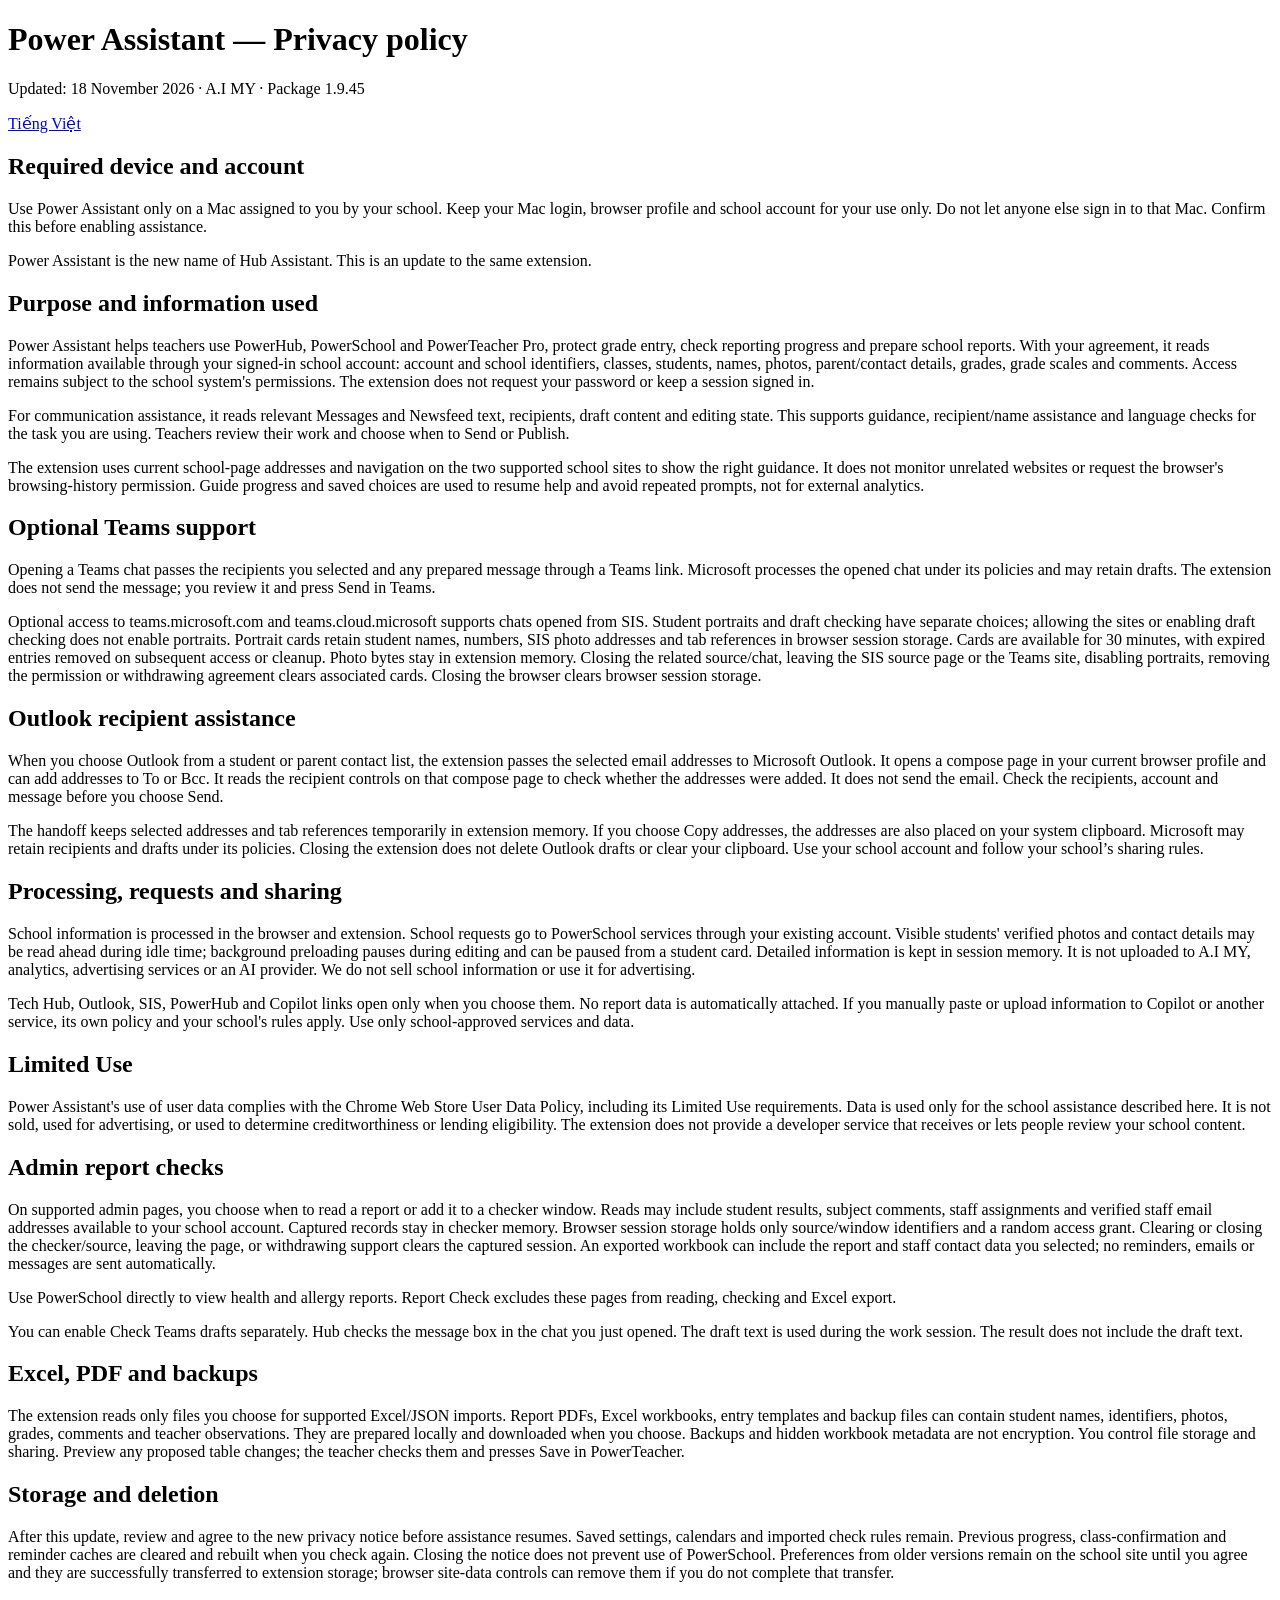
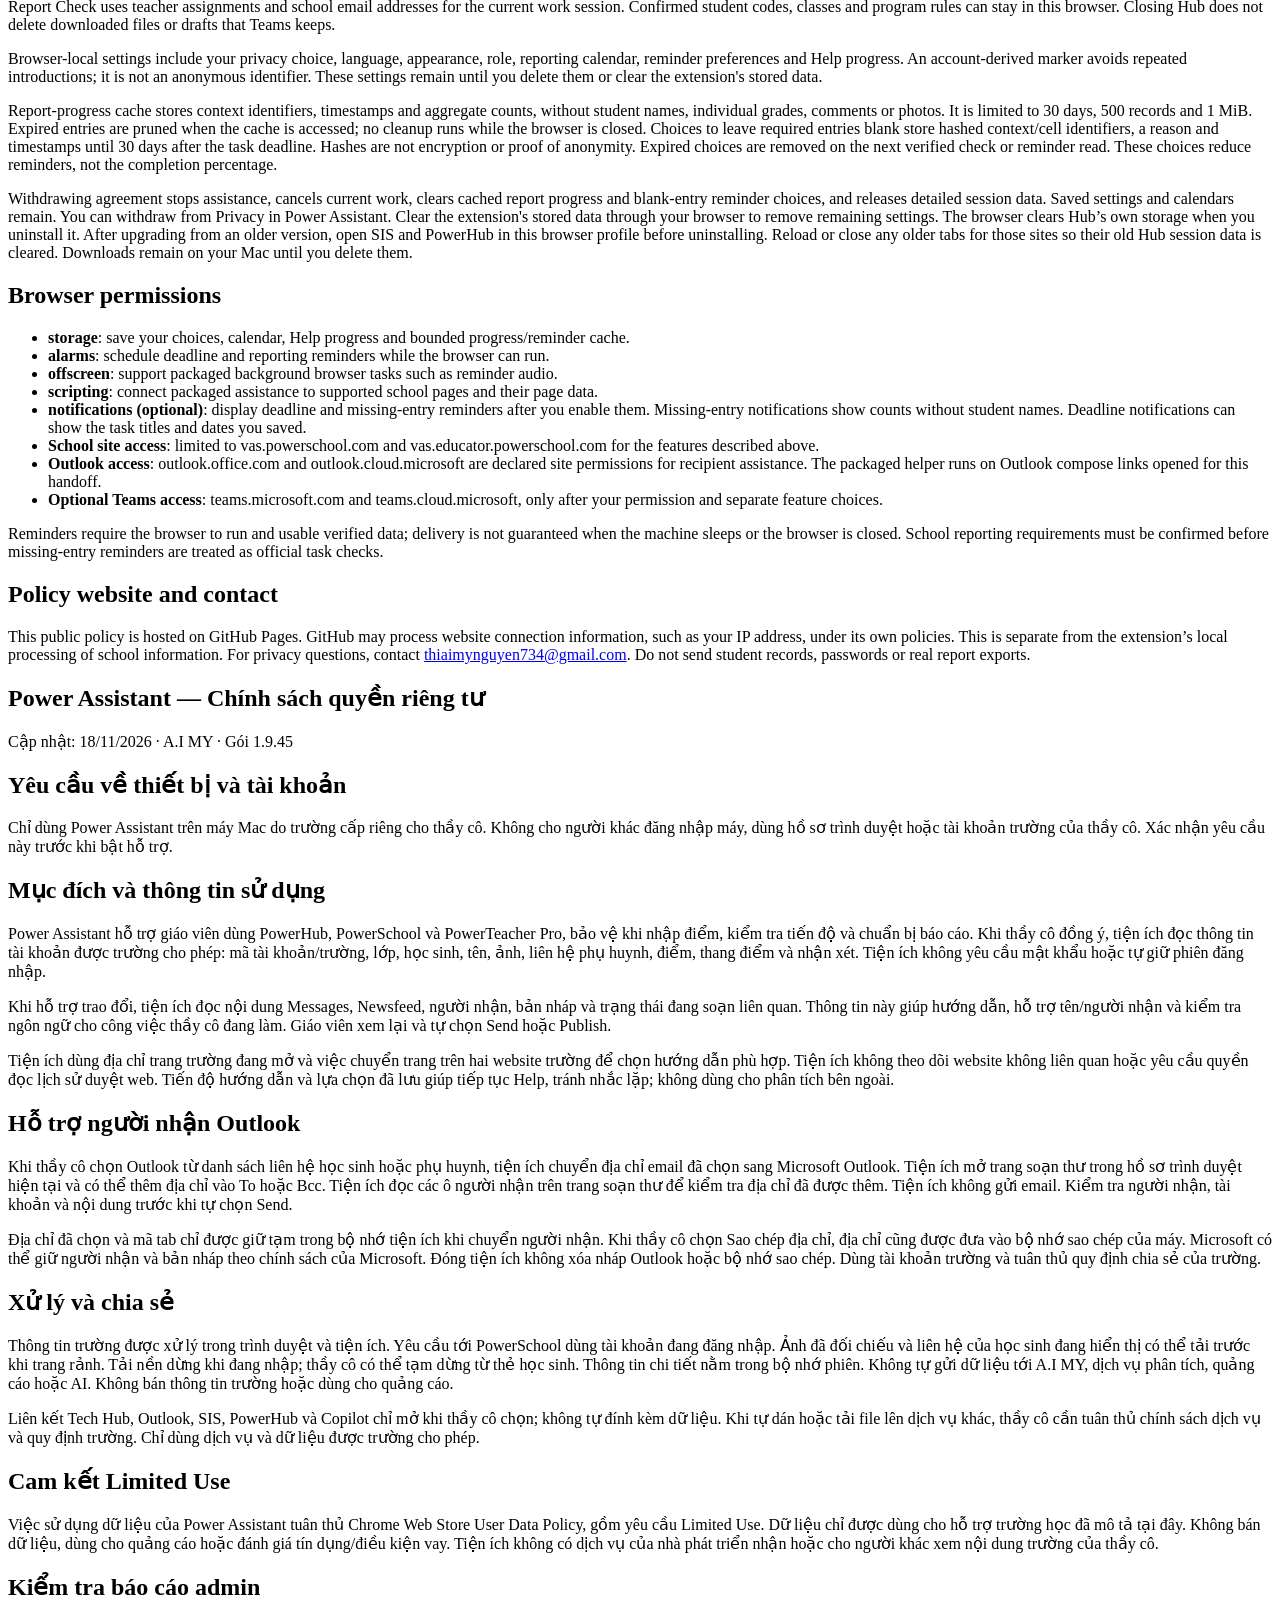
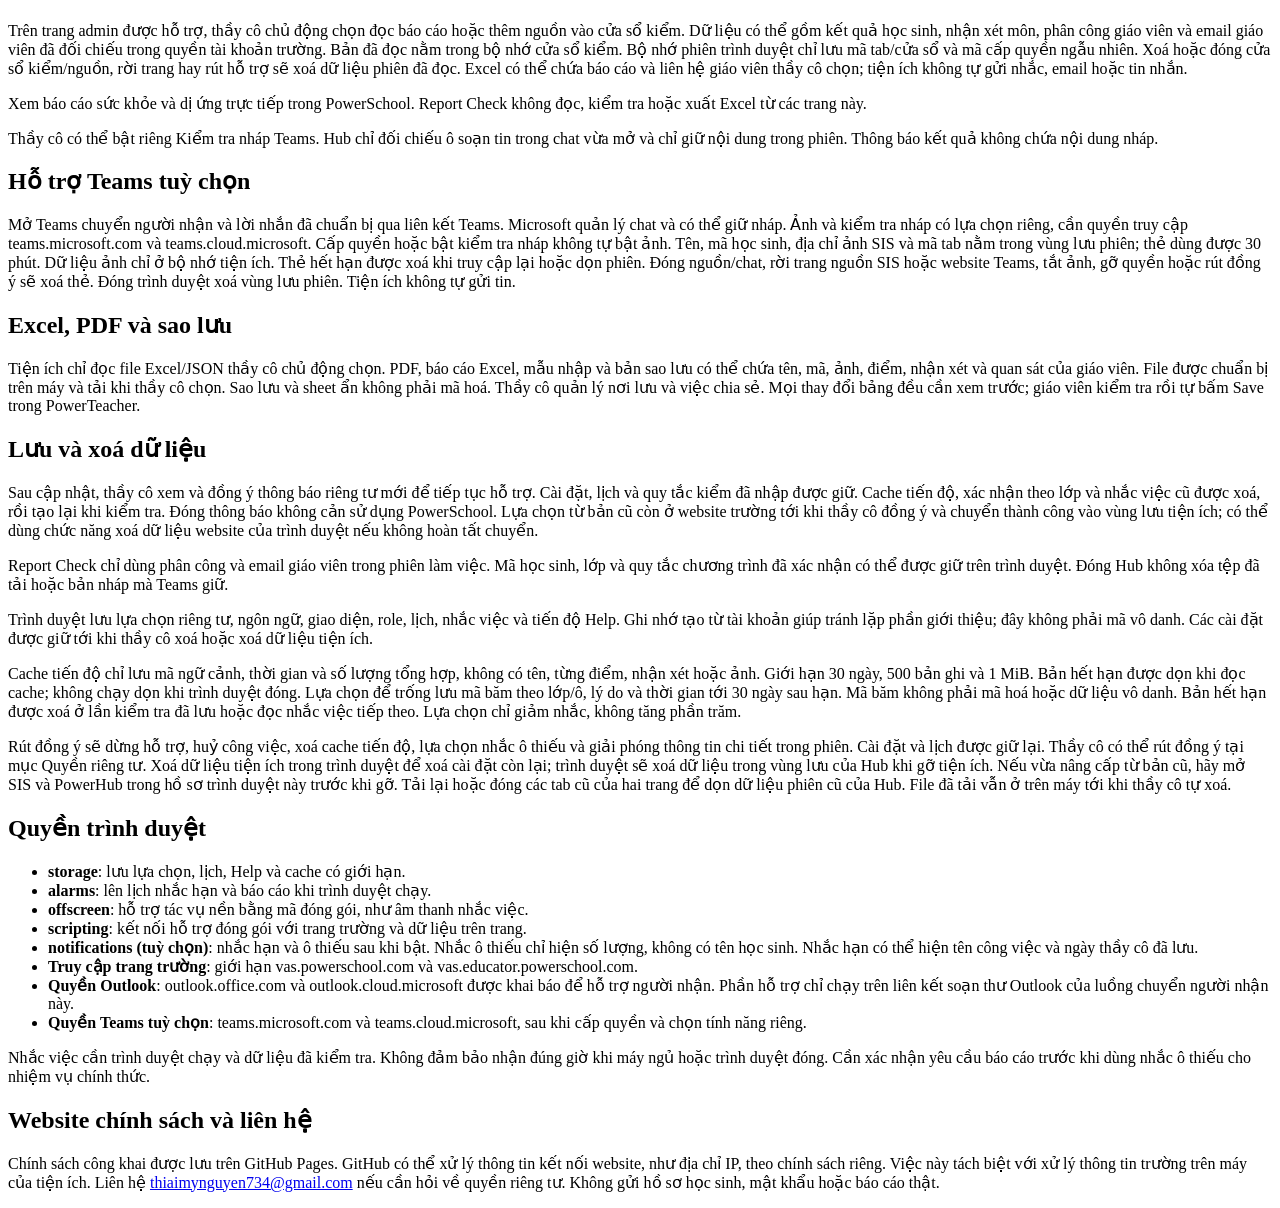
==== commit e9d81bcb: "Clarify Outlook recipient handling for Power Assistant 1.9.45 Align the English and Vietnamese priva" ====
--- a/privacy.html
+++ b/privacy.html
@@ -1,8 +1,9 @@
 <!doctype html>
 <html lang="en"><meta charset="utf-8"><meta name="viewport" content="width=device-width,initial-scale=1">
+<meta name="hub-privacy-notice" content="2026-11-15-power-assistant">
 <title>Power Assistant — Privacy / Quyền riêng tư</title>
 <body><main>
-<h1 id="en">Power Assistant — Privacy policy</h1><p>Updated: 15 November 2026 · A.I MY</p><p><a href="#vi" lang="vi">Tiếng Việt</a></p>
+<h1 id="en">Power Assistant — Privacy policy</h1><p>Updated: 18 November 2026 · A.I MY · Package 1.9.45</p><p><a href="#vi" lang="vi">Tiếng Việt</a></p>
 <h2>Required device and account</h2>
 <p>Use Power Assistant only on a Mac assigned to you by your school. Keep your Mac login, browser profile and school account for your use only. Do not let anyone else sign in to that Mac. Confirm this before enabling assistance.</p>
 <p>Power Assistant is the new name of Hub Assistant. This is an update to the same extension.</p><h2>Purpose and information used</h2>
@@ -12,6 +13,9 @@
 <h2>Optional Teams support</h2>
 <p>Opening a Teams chat passes the recipients you selected and any prepared message through a Teams link. Microsoft processes the opened chat under its policies and may retain drafts. The extension does not send the message; you review it and press Send in Teams.</p>
 <p>Optional access to teams.microsoft.com and teams.cloud.microsoft supports chats opened from SIS. Student portraits and draft checking have separate choices; allowing the sites or enabling draft checking does not enable portraits. Portrait cards retain student names, numbers, SIS photo addresses and tab references in browser session storage. Cards are available for 30 minutes, with expired entries removed on subsequent access or cleanup. Photo bytes stay in extension memory. Closing the related source/chat, leaving the SIS source page or the Teams site, disabling portraits, removing the permission or withdrawing agreement clears associated cards. Closing the browser clears browser session storage.</p>
+<h2>Outlook recipient assistance</h2>
+<p>When you choose Outlook from a student or parent contact list, the extension passes the selected email addresses to Microsoft Outlook. It opens a compose page in your current browser profile and can add addresses to To or Bcc. It reads the recipient controls on that compose page to check whether the addresses were added. It does not send the email. Check the recipients, account and message before you choose Send.</p>
+<p>The handoff keeps selected addresses and tab references temporarily in extension memory. If you choose Copy addresses, the addresses are also placed on your system clipboard. Microsoft may retain recipients and drafts under its policies. Closing the extension does not delete Outlook drafts or clear your clipboard. Use your school account and follow your school’s sharing rules.</p>
 <h2>Processing, requests and sharing</h2>
 <p>School information is processed in the browser and extension. School requests go to PowerSchool services through your existing account. Visible students' verified photos and contact details may be read ahead during idle time; background preloading pauses during editing and can be paused from a student card. Detailed information is kept in session memory. It is not uploaded to A.I MY, analytics, advertising services or an AI provider. We do not sell school information or use it for advertising.</p>
 <p>Tech Hub, Outlook, SIS, PowerHub and Copilot links open only when you choose them. No report data is automatically attached. If you manually paste or upload information to Copilot or another service, its own policy and your school's rules apply. Use only school-approved services and data.</p>
@@ -28,15 +32,20 @@
 <p>Report-progress cache stores context identifiers, timestamps and aggregate counts, without student names, individual grades, comments or photos. It is limited to 30 days, 500 records and 1 MiB. Expired entries are pruned when the cache is accessed; no cleanup runs while the browser is closed. Choices to leave required entries blank store hashed context/cell identifiers, a reason and timestamps until 30 days after the task deadline. Hashes are not encryption or proof of anonymity. Expired choices are removed on the next verified check or reminder read. These choices reduce reminders, not the completion percentage.</p>
 <p>Withdrawing agreement stops assistance, cancels current work, clears cached report progress and blank-entry reminder choices, and releases detailed session data. Saved settings and calendars remain. You can withdraw from Privacy in Power Assistant. Clear the extension's stored data through your browser to remove remaining settings. The browser clears Hub’s own storage when you uninstall it. After upgrading from an older version, open SIS and PowerHub in this browser profile before uninstalling. Reload or close any older tabs for those sites so their old Hub session data is cleared. Downloads remain on your Mac until you delete them.</p>
 <h2>Browser permissions</h2>
-<ul><li><strong>storage</strong>: save your choices, calendar, Help progress and bounded progress/reminder cache.</li><li><strong>alarms</strong>: schedule deadline and reporting reminders while the browser can run.</li><li><strong>offscreen</strong>: support packaged background browser tasks such as reminder audio.</li><li><strong>scripting</strong>: connect packaged assistance to supported school pages and their page data.</li><li><strong>notifications (optional)</strong>: display deadline and missing-entry reminders after you enable them. Missing-entry notifications show counts without student names. Deadline notifications can show the task titles and dates you saved.</li><li><strong>School site access</strong>: limited to vas.powerschool.com and vas.educator.powerschool.com for the features described above.</li><li><strong>Optional Teams access</strong>: teams.microsoft.com and teams.cloud.microsoft, only after your permission and separate feature choices.</li></ul>
+<ul><li><strong>storage</strong>: save your choices, calendar, Help progress and bounded progress/reminder cache.</li><li><strong>alarms</strong>: schedule deadline and reporting reminders while the browser can run.</li><li><strong>offscreen</strong>: support packaged background browser tasks such as reminder audio.</li><li><strong>scripting</strong>: connect packaged assistance to supported school pages and their page data.</li><li><strong>notifications (optional)</strong>: display deadline and missing-entry reminders after you enable them. Missing-entry notifications show counts without student names. Deadline notifications can show the task titles and dates you saved.</li><li><strong>School site access</strong>: limited to vas.powerschool.com and vas.educator.powerschool.com for the features described above.</li><li><strong>Outlook access</strong>: outlook.office.com and outlook.cloud.microsoft are declared site permissions for recipient assistance. The packaged helper runs on Outlook compose links opened for this handoff.</li><li><strong>Optional Teams access</strong>: teams.microsoft.com and teams.cloud.microsoft, only after your permission and separate feature choices.</li></ul>
 <p>Reminders require the browser to run and usable verified data; delivery is not guaranteed when the machine sleeps or the browser is closed. School reporting requirements must be confirmed before missing-entry reminders are treated as official task checks.</p>
-<section id="vi" lang="vi"><h1>Power Assistant — Chính sách quyền riêng tư</h1><p>Cập nhật: 15/11/2026 · A.I MY</p>
+<h2>Policy website and contact</h2>
+<p>This public policy is hosted on GitHub Pages. GitHub may process website connection information, such as your IP address, under its own policies. This is separate from the extension’s local processing of school information. For privacy questions, contact <a href="mailto:thiaimynguyen734@gmail.com">thiaimynguyen734@gmail.com</a>. Do not send student records, passwords or real report exports.</p>
+<section id="vi" lang="vi"><h1>Power Assistant — Chính sách quyền riêng tư</h1><p>Cập nhật: 18/11/2026 · A.I MY · Gói 1.9.45</p>
 <h2>Yêu cầu về thiết bị và tài khoản</h2>
 <p>Chỉ dùng Power Assistant trên máy Mac do trường cấp riêng cho thầy cô. Không cho người khác đăng nhập máy, dùng hồ sơ trình duyệt hoặc tài khoản trường của thầy cô. Xác nhận yêu cầu này trước khi bật hỗ trợ.</p>
 <h2>Mục đích và thông tin sử dụng</h2>
 <p>Power Assistant hỗ trợ giáo viên dùng PowerHub, PowerSchool và PowerTeacher Pro, bảo vệ khi nhập điểm, kiểm tra tiến độ và chuẩn bị báo cáo. Khi thầy cô đồng ý, tiện ích đọc thông tin tài khoản được trường cho phép: mã tài khoản/trường, lớp, học sinh, tên, ảnh, liên hệ phụ huynh, điểm, thang điểm và nhận xét. Tiện ích không yêu cầu mật khẩu hoặc tự giữ phiên đăng nhập.</p>
 <p>Khi hỗ trợ trao đổi, tiện ích đọc nội dung Messages, Newsfeed, người nhận, bản nháp và trạng thái đang soạn liên quan. Thông tin này giúp hướng dẫn, hỗ trợ tên/người nhận và kiểm tra ngôn ngữ cho công việc thầy cô đang làm. Giáo viên xem lại và tự chọn Send hoặc Publish.</p>
 <p>Tiện ích dùng địa chỉ trang trường đang mở và việc chuyển trang trên hai website trường để chọn hướng dẫn phù hợp. Tiện ích không theo dõi website không liên quan hoặc yêu cầu quyền đọc lịch sử duyệt web. Tiến độ hướng dẫn và lựa chọn đã lưu giúp tiếp tục Help, tránh nhắc lặp; không dùng cho phân tích bên ngoài.</p>
+<h2>Hỗ trợ người nhận Outlook</h2>
+<p>Khi thầy cô chọn Outlook từ danh sách liên hệ học sinh hoặc phụ huynh, tiện ích chuyển địa chỉ email đã chọn sang Microsoft Outlook. Tiện ích mở trang soạn thư trong hồ sơ trình duyệt hiện tại và có thể thêm địa chỉ vào To hoặc Bcc. Tiện ích đọc các ô người nhận trên trang soạn thư để kiểm tra địa chỉ đã được thêm. Tiện ích không gửi email. Kiểm tra người nhận, tài khoản và nội dung trước khi tự chọn Send.</p>
+<p>Địa chỉ đã chọn và mã tab chỉ được giữ tạm trong bộ nhớ tiện ích khi chuyển người nhận. Khi thầy cô chọn Sao chép địa chỉ, địa chỉ cũng được đưa vào bộ nhớ sao chép của máy. Microsoft có thể giữ người nhận và bản nháp theo chính sách của Microsoft. Đóng tiện ích không xóa nháp Outlook hoặc bộ nhớ sao chép. Dùng tài khoản trường và tuân thủ quy định chia sẻ của trường.</p>
 <h2>Xử lý và chia sẻ</h2>
 <p>Thông tin trường được xử lý trong trình duyệt và tiện ích. Yêu cầu tới PowerSchool dùng tài khoản đang đăng nhập. Ảnh đã đối chiếu và liên hệ của học sinh đang hiển thị có thể tải trước khi trang rảnh. Tải nền dừng khi đang nhập; thầy cô có thể tạm dừng từ thẻ học sinh. Thông tin chi tiết nằm trong bộ nhớ phiên. Không tự gửi dữ liệu tới A.I MY, dịch vụ phân tích, quảng cáo hoặc AI. Không bán thông tin trường hoặc dùng cho quảng cáo.</p>
 <p>Liên kết Tech Hub, Outlook, SIS, PowerHub và Copilot chỉ mở khi thầy cô chọn; không tự đính kèm dữ liệu. Khi tự dán hoặc tải file lên dịch vụ khác, thầy cô cần tuân thủ chính sách dịch vụ và quy định trường. Chỉ dùng dịch vụ và dữ liệu được trường cho phép.</p>
@@ -53,6 +62,8 @@
 <p>Cache tiến độ chỉ lưu mã ngữ cảnh, thời gian và số lượng tổng hợp, không có tên, từng điểm, nhận xét hoặc ảnh. Giới hạn 30 ngày, 500 bản ghi và 1 MiB. Bản hết hạn được dọn khi đọc cache; không chạy dọn khi trình duyệt đóng. Lựa chọn để trống lưu mã băm theo lớp/ô, lý do và thời gian tới 30 ngày sau hạn. Mã băm không phải mã hoá hoặc dữ liệu vô danh. Bản hết hạn được xoá ở lần kiểm tra đã lưu hoặc đọc nhắc việc tiếp theo. Lựa chọn chỉ giảm nhắc, không tăng phần trăm.</p>
 <p>Rút đồng ý sẽ dừng hỗ trợ, huỷ công việc, xoá cache tiến độ, lựa chọn nhắc ô thiếu và giải phóng thông tin chi tiết trong phiên. Cài đặt và lịch được giữ lại. Thầy cô có thể rút đồng ý tại mục Quyền riêng tư. Xoá dữ liệu tiện ích trong trình duyệt để xoá cài đặt còn lại; trình duyệt sẽ xoá dữ liệu trong vùng lưu của Hub khi gỡ tiện ích. Nếu vừa nâng cấp từ bản cũ, hãy mở SIS và PowerHub trong hồ sơ trình duyệt này trước khi gỡ. Tải lại hoặc đóng các tab cũ của hai trang để dọn dữ liệu phiên cũ của Hub. File đã tải vẫn ở trên máy tới khi thầy cô tự xoá.</p>
 <h2>Quyền trình duyệt</h2>
-<ul><li><strong>storage</strong>: lưu lựa chọn, lịch, Help và cache có giới hạn.</li><li><strong>alarms</strong>: lên lịch nhắc hạn và báo cáo khi trình duyệt chạy.</li><li><strong>offscreen</strong>: hỗ trợ tác vụ nền bằng mã đóng gói, như âm thanh nhắc việc.</li><li><strong>scripting</strong>: kết nối hỗ trợ đóng gói với trang trường và dữ liệu trên trang.</li><li><strong>notifications (tuỳ chọn)</strong>: nhắc hạn và ô thiếu sau khi bật. Nhắc ô thiếu chỉ hiện số lượng, không có tên học sinh. Nhắc hạn có thể hiện tên công việc và ngày thầy cô đã lưu.</li><li><strong>Truy cập trang trường</strong>: giới hạn vas.powerschool.com và vas.educator.powerschool.com.</li><li><strong>Quyền Teams tuỳ chọn</strong>: teams.microsoft.com và teams.cloud.microsoft, sau khi cấp quyền và chọn tính năng riêng.</li></ul>
-<p>Nhắc việc cần trình duyệt chạy và dữ liệu đã kiểm tra. Không đảm bảo nhận đúng giờ khi máy ngủ hoặc trình duyệt đóng. Cần xác nhận yêu cầu báo cáo trước khi dùng nhắc ô thiếu cho nhiệm vụ chính thức.</p></section>
+<ul><li><strong>storage</strong>: lưu lựa chọn, lịch, Help và cache có giới hạn.</li><li><strong>alarms</strong>: lên lịch nhắc hạn và báo cáo khi trình duyệt chạy.</li><li><strong>offscreen</strong>: hỗ trợ tác vụ nền bằng mã đóng gói, như âm thanh nhắc việc.</li><li><strong>scripting</strong>: kết nối hỗ trợ đóng gói với trang trường và dữ liệu trên trang.</li><li><strong>notifications (tuỳ chọn)</strong>: nhắc hạn và ô thiếu sau khi bật. Nhắc ô thiếu chỉ hiện số lượng, không có tên học sinh. Nhắc hạn có thể hiện tên công việc và ngày thầy cô đã lưu.</li><li><strong>Truy cập trang trường</strong>: giới hạn vas.powerschool.com và vas.educator.powerschool.com.</li><li><strong>Quyền Outlook</strong>: outlook.office.com và outlook.cloud.microsoft được khai báo để hỗ trợ người nhận. Phần hỗ trợ chỉ chạy trên liên kết soạn thư Outlook của luồng chuyển người nhận này.</li><li><strong>Quyền Teams tuỳ chọn</strong>: teams.microsoft.com và teams.cloud.microsoft, sau khi cấp quyền và chọn tính năng riêng.</li></ul>
+<p>Nhắc việc cần trình duyệt chạy và dữ liệu đã kiểm tra. Không đảm bảo nhận đúng giờ khi máy ngủ hoặc trình duyệt đóng. Cần xác nhận yêu cầu báo cáo trước khi dùng nhắc ô thiếu cho nhiệm vụ chính thức.</p>
+<h2>Website chính sách và liên hệ</h2>
+<p>Chính sách công khai được lưu trên GitHub Pages. GitHub có thể xử lý thông tin kết nối website, như địa chỉ IP, theo chính sách riêng. Việc này tách biệt với xử lý thông tin trường trên máy của tiện ích. Liên hệ <a href="mailto:thiaimynguyen734@gmail.com">thiaimynguyen734@gmail.com</a> nếu cần hỏi về quyền riêng tư. Không gửi hồ sơ học sinh, mật khẩu hoặc báo cáo thật.</p></section>
 </main></body></html>
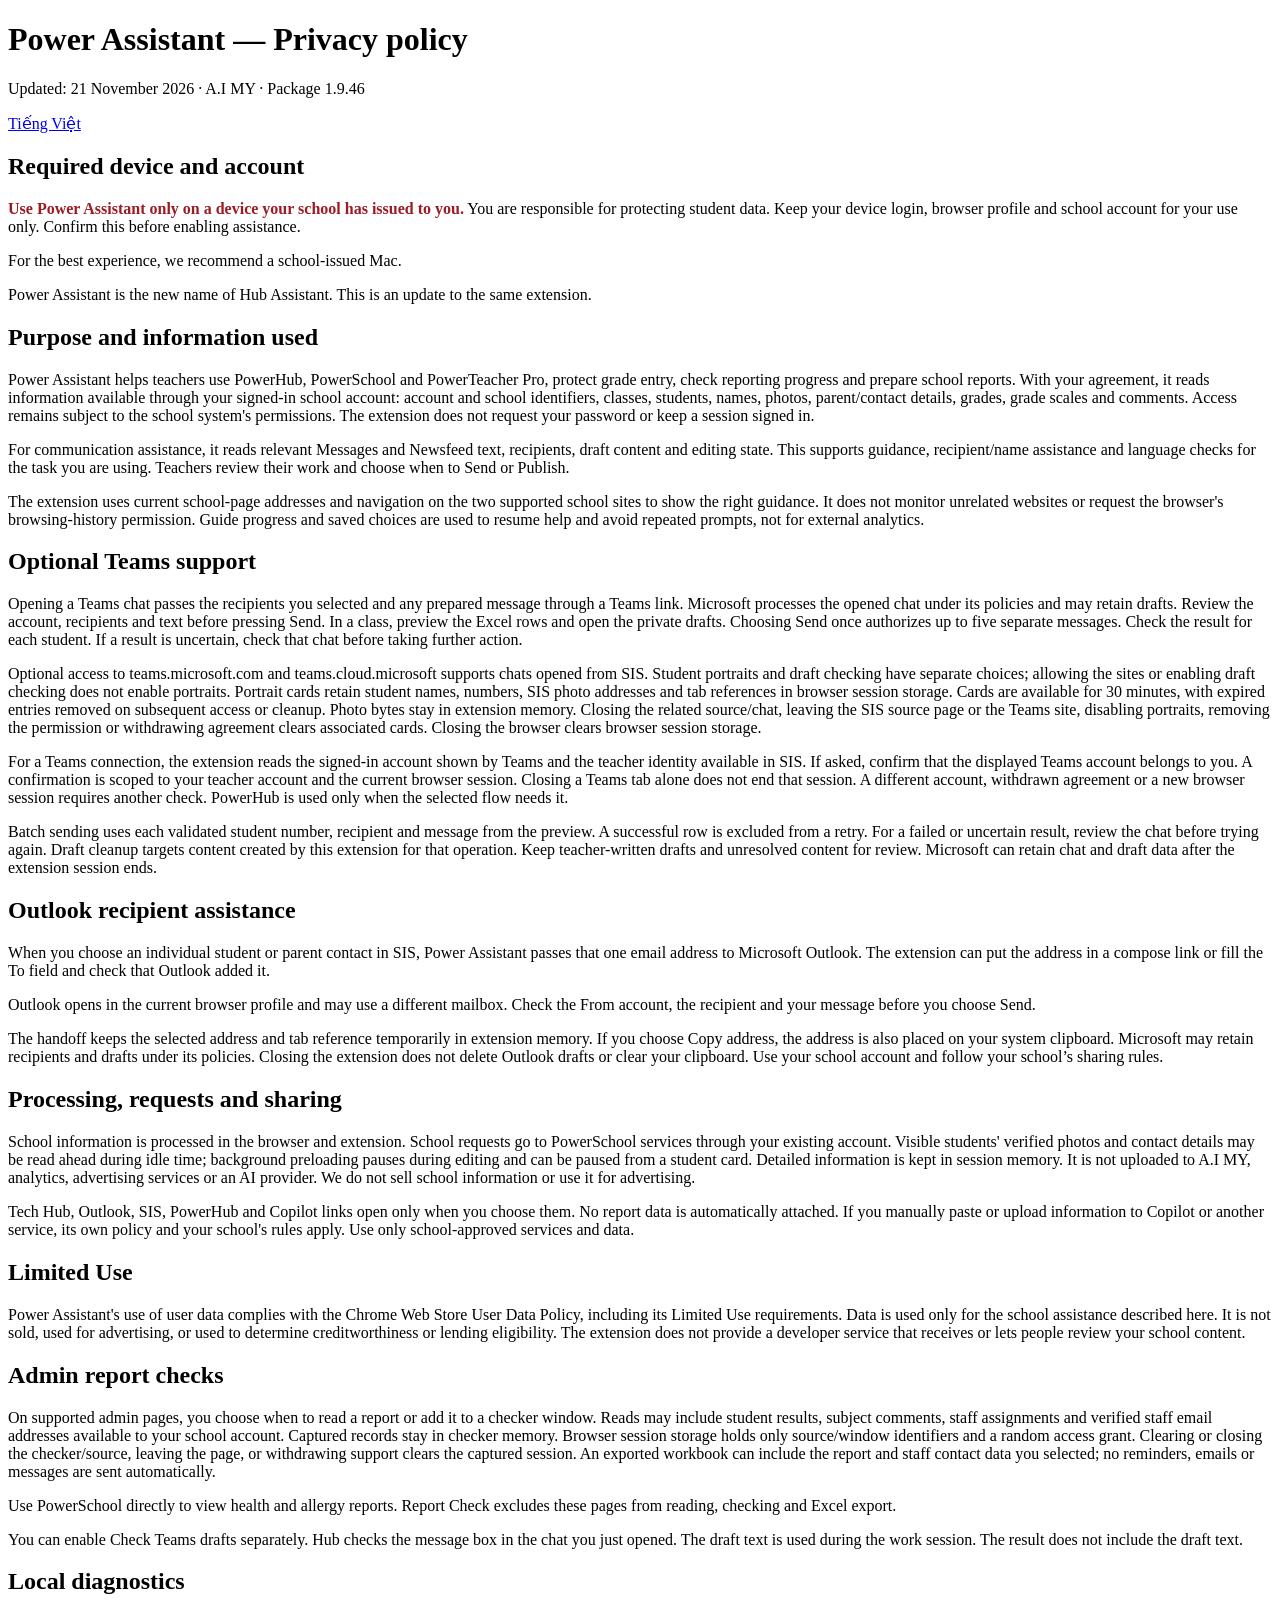
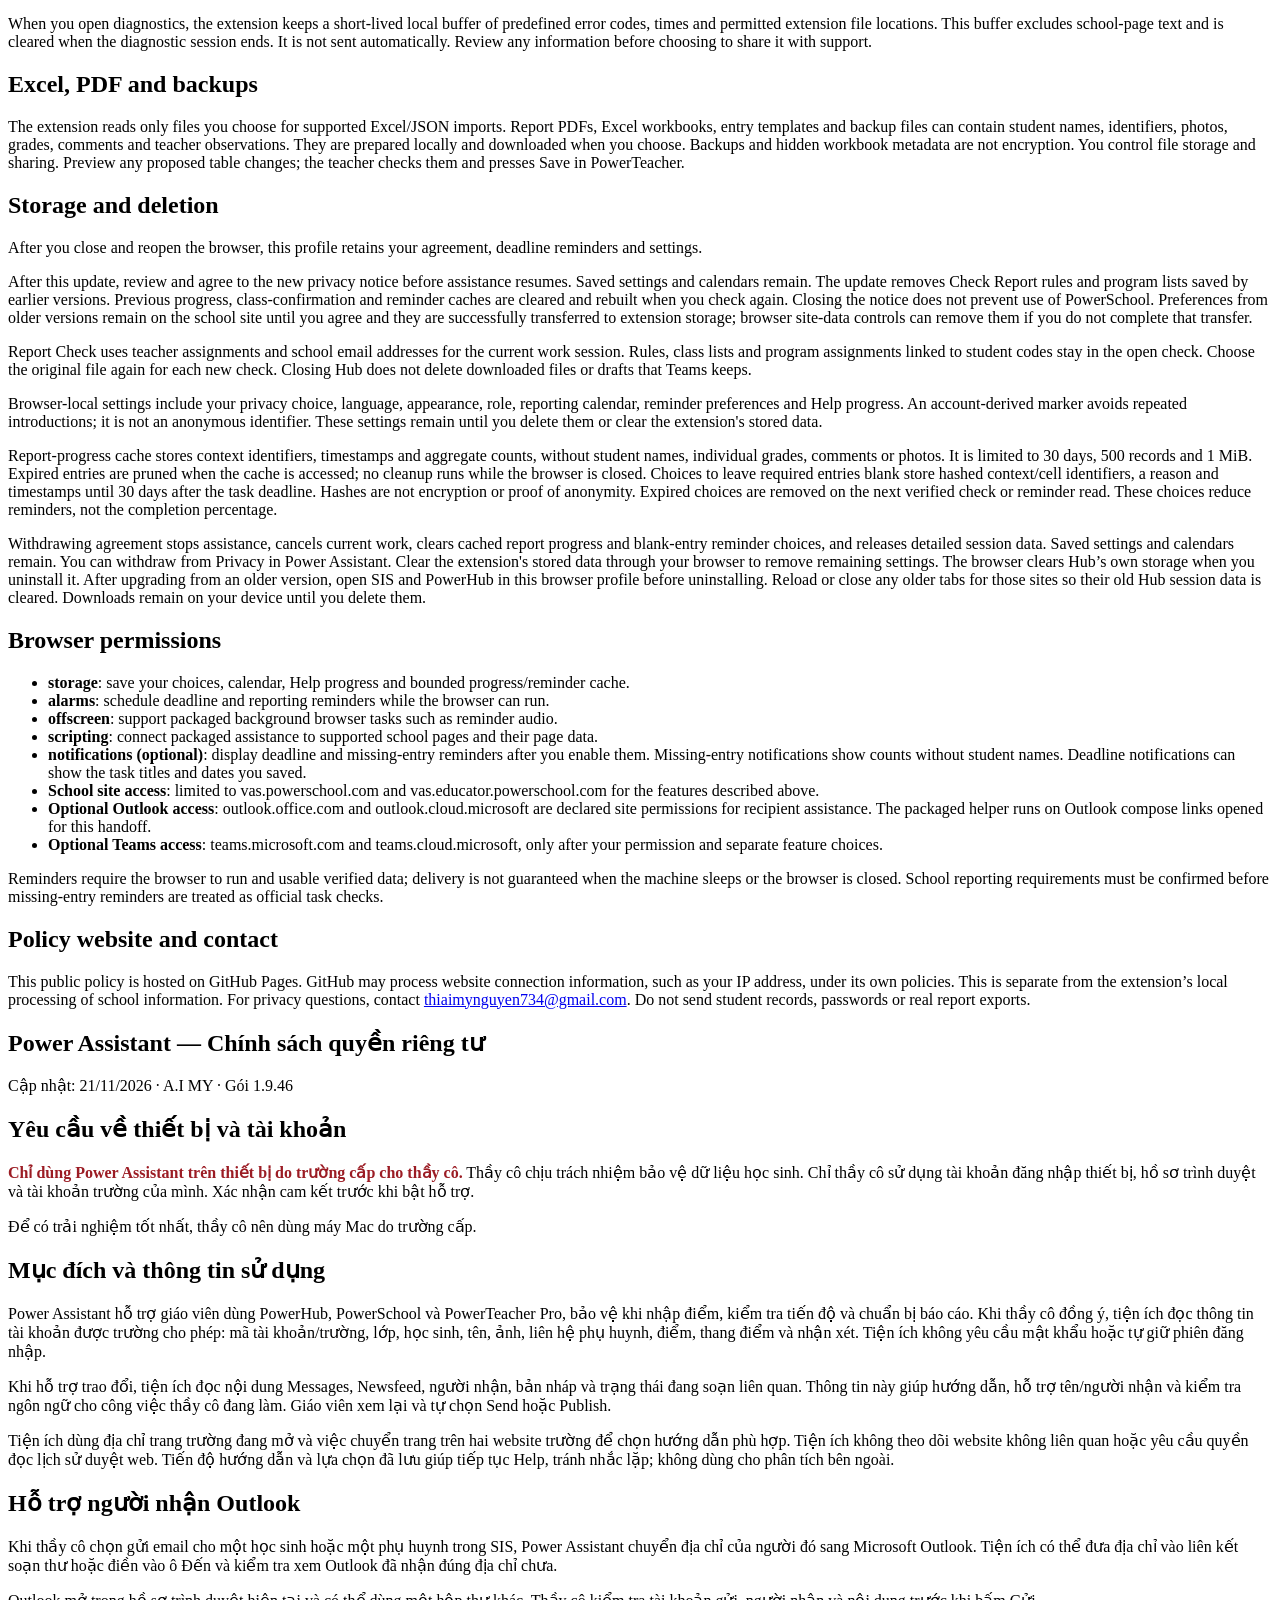
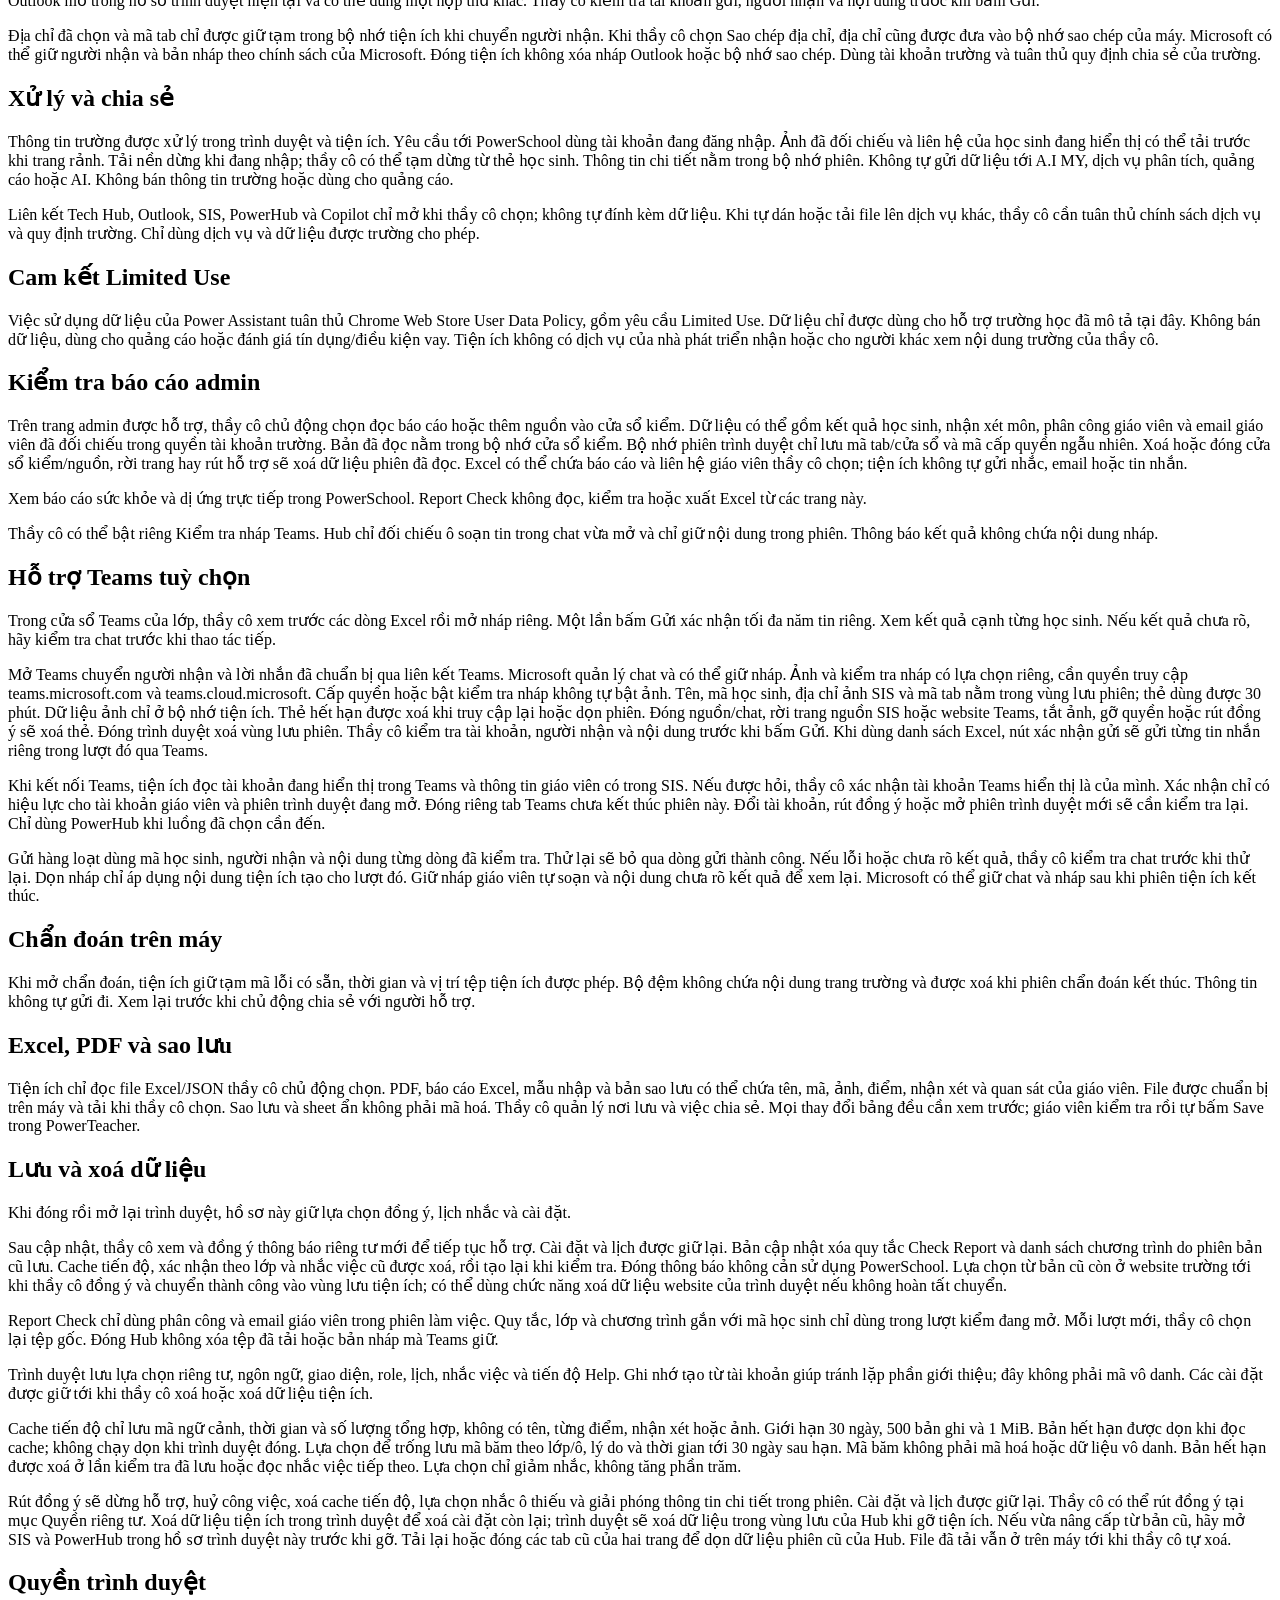
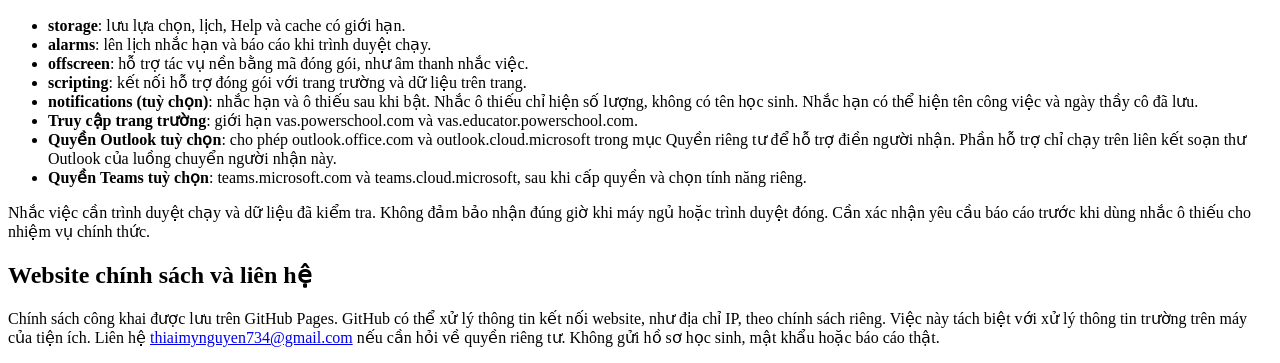
==== commit 44dedaa8: "Update Power Assistant 1.9.46 bilingual privacy disclosures" ====
--- a/privacy.html
+++ b/privacy.html
@@ -1,21 +1,26 @@
 <!doctype html>
 <html lang="en"><meta charset="utf-8"><meta name="viewport" content="width=device-width,initial-scale=1">
-<meta name="hub-privacy-notice" content="2026-11-15-power-assistant">
+<meta name="hub-privacy-notice" content="2026-11-21-school-device-messaging">
+<style>.device { color: #9b1c24; }</style>
 <title>Power Assistant — Privacy / Quyền riêng tư</title>
 <body><main>
-<h1 id="en">Power Assistant — Privacy policy</h1><p>Updated: 18 November 2026 · A.I MY · Package 1.9.45</p><p><a href="#vi" lang="vi">Tiếng Việt</a></p>
+<h1 id="en">Power Assistant — Privacy policy</h1><p>Updated: 21 November 2026 · A.I MY · Package 1.9.46</p><p><a href="#vi" lang="vi">Tiếng Việt</a></p>
 <h2>Required device and account</h2>
-<p>Use Power Assistant only on a Mac assigned to you by your school. Keep your Mac login, browser profile and school account for your use only. Do not let anyone else sign in to that Mac. Confirm this before enabling assistance.</p>
+<p><strong class="device">Use Power Assistant only on a device your school has issued to you.</strong> You are responsible for protecting student data. Keep your device login, browser profile and school account for your use only. Confirm this before enabling assistance.</p>
+<p>For the best experience, we recommend a school-issued Mac.</p>
 <p>Power Assistant is the new name of Hub Assistant. This is an update to the same extension.</p><h2>Purpose and information used</h2>
 <p>Power Assistant helps teachers use PowerHub, PowerSchool and PowerTeacher Pro, protect grade entry, check reporting progress and prepare school reports. With your agreement, it reads information available through your signed-in school account: account and school identifiers, classes, students, names, photos, parent/contact details, grades, grade scales and comments. Access remains subject to the school system's permissions. The extension does not request your password or keep a session signed in.</p>
 <p>For communication assistance, it reads relevant Messages and Newsfeed text, recipients, draft content and editing state. This supports guidance, recipient/name assistance and language checks for the task you are using. Teachers review their work and choose when to Send or Publish.</p>
 <p>The extension uses current school-page addresses and navigation on the two supported school sites to show the right guidance. It does not monitor unrelated websites or request the browser's browsing-history permission. Guide progress and saved choices are used to resume help and avoid repeated prompts, not for external analytics.</p>
 <h2>Optional Teams support</h2>
-<p>Opening a Teams chat passes the recipients you selected and any prepared message through a Teams link. Microsoft processes the opened chat under its policies and may retain drafts. The extension does not send the message; you review it and press Send in Teams.</p>
+<p>Opening a Teams chat passes the recipients you selected and any prepared message through a Teams link. Microsoft processes the opened chat under its policies and may retain drafts. Review the account, recipients and text before pressing Send. In a class, preview the Excel rows and open the private drafts. Choosing Send once authorizes up to five separate messages. Check the result for each student. If a result is uncertain, check that chat before taking further action.</p>
 <p>Optional access to teams.microsoft.com and teams.cloud.microsoft supports chats opened from SIS. Student portraits and draft checking have separate choices; allowing the sites or enabling draft checking does not enable portraits. Portrait cards retain student names, numbers, SIS photo addresses and tab references in browser session storage. Cards are available for 30 minutes, with expired entries removed on subsequent access or cleanup. Photo bytes stay in extension memory. Closing the related source/chat, leaving the SIS source page or the Teams site, disabling portraits, removing the permission or withdrawing agreement clears associated cards. Closing the browser clears browser session storage.</p>
+<p>For a Teams connection, the extension reads the signed-in account shown by Teams and the teacher identity available in SIS. If asked, confirm that the displayed Teams account belongs to you. A confirmation is scoped to your teacher account and the current browser session. Closing a Teams tab alone does not end that session. A different account, withdrawn agreement or a new browser session requires another check. PowerHub is used only when the selected flow needs it.</p>
+<p>Batch sending uses each validated student number, recipient and message from the preview. A successful row is excluded from a retry. For a failed or uncertain result, review the chat before trying again. Draft cleanup targets content created by this extension for that operation. Keep teacher-written drafts and unresolved content for review. Microsoft can retain chat and draft data after the extension session ends.</p>
 <h2>Outlook recipient assistance</h2>
-<p>When you choose Outlook from a student or parent contact list, the extension passes the selected email addresses to Microsoft Outlook. It opens a compose page in your current browser profile and can add addresses to To or Bcc. It reads the recipient controls on that compose page to check whether the addresses were added. It does not send the email. Check the recipients, account and message before you choose Send.</p>
-<p>The handoff keeps selected addresses and tab references temporarily in extension memory. If you choose Copy addresses, the addresses are also placed on your system clipboard. Microsoft may retain recipients and drafts under its policies. Closing the extension does not delete Outlook drafts or clear your clipboard. Use your school account and follow your school’s sharing rules.</p>
+<p>When you choose an individual student or parent contact in SIS, Power Assistant passes that one email address to Microsoft Outlook. The extension can put the address in a compose link or fill the To field and check that Outlook added it.</p>
+<p>Outlook opens in the current browser profile and may use a different mailbox. Check the From account, the recipient and your message before you choose Send.</p>
+<p>The handoff keeps the selected address and tab reference temporarily in extension memory. If you choose Copy address, the address is also placed on your system clipboard. Microsoft may retain recipients and drafts under its policies. Closing the extension does not delete Outlook drafts or clear your clipboard. Use your school account and follow your school’s sharing rules.</p>
 <h2>Processing, requests and sharing</h2>
 <p>School information is processed in the browser and extension. School requests go to PowerSchool services through your existing account. Visible students' verified photos and contact details may be read ahead during idle time; background preloading pauses during editing and can be paused from a student card. Detailed information is kept in session memory. It is not uploaded to A.I MY, analytics, advertising services or an AI provider. We do not sell school information or use it for advertising.</p>
 <p>Tech Hub, Outlook, SIS, PowerHub and Copilot links open only when you choose them. No report data is automatically attached. If you manually paste or upload information to Copilot or another service, its own policy and your school's rules apply. Use only school-approved services and data.</p>
@@ -24,27 +29,30 @@
 <h2>Admin report checks</h2><p>On supported admin pages, you choose when to read a report or add it to a checker window. Reads may include student results, subject comments, staff assignments and verified staff email addresses available to your school account. Captured records stay in checker memory. Browser session storage holds only source/window identifiers and a random access grant. Clearing or closing the checker/source, leaving the page, or withdrawing support clears the captured session. An exported workbook can include the report and staff contact data you selected; no reminders, emails or messages are sent automatically.</p>
 <p>Use PowerSchool directly to view health and allergy reports. Report Check excludes these pages from reading, checking and Excel export.</p>
 <p>You can enable Check Teams drafts separately. Hub checks the message box in the chat you just opened. The draft text is used during the work session. The result does not include the draft text.</p>
+<h2>Local diagnostics</h2><p>When you open diagnostics, the extension keeps a short-lived local buffer of predefined error codes, times and permitted extension file locations. This buffer excludes school-page text and is cleared when the diagnostic session ends. It is not sent automatically. Review any information before choosing to share it with support.</p>
 <h2>Excel, PDF and backups</h2>
 <p>The extension reads only files you choose for supported Excel/JSON imports. Report PDFs, Excel workbooks, entry templates and backup files can contain student names, identifiers, photos, grades, comments and teacher observations. They are prepared locally and downloaded when you choose. Backups and hidden workbook metadata are not encryption. You control file storage and sharing. Preview any proposed table changes; the teacher checks them and presses Save in PowerTeacher.</p>
-<h2>Storage and deletion</h2><p>After this update, review and agree to the new privacy notice before assistance resumes. Saved settings, calendars and imported check rules remain. Previous progress, class-confirmation and reminder caches are cleared and rebuilt when you check again. Closing the notice does not prevent use of PowerSchool. Preferences from older versions remain on the school site until you agree and they are successfully transferred to extension storage; browser site-data controls can remove them if you do not complete that transfer.</p>
-<p>Report Check uses teacher assignments and school email addresses for the current work session. Confirmed student codes, classes and program rules can stay in this browser. Closing Hub does not delete downloaded files or drafts that Teams keeps.</p>
+<h2>Storage and deletion</h2><p>After you close and reopen the browser, this profile retains your agreement, deadline reminders and settings.</p><p>After this update, review and agree to the new privacy notice before assistance resumes. Saved settings and calendars remain. The update removes Check Report rules and program lists saved by earlier versions. Previous progress, class-confirmation and reminder caches are cleared and rebuilt when you check again. Closing the notice does not prevent use of PowerSchool. Preferences from older versions remain on the school site until you agree and they are successfully transferred to extension storage; browser site-data controls can remove them if you do not complete that transfer.</p>
+<p>Report Check uses teacher assignments and school email addresses for the current work session. Rules, class lists and program assignments linked to student codes stay in the open check. Choose the original file again for each new check. Closing Hub does not delete downloaded files or drafts that Teams keeps.</p>
 <p>Browser-local settings include your privacy choice, language, appearance, role, reporting calendar, reminder preferences and Help progress. An account-derived marker avoids repeated introductions; it is not an anonymous identifier. These settings remain until you delete them or clear the extension's stored data.</p>
 <p>Report-progress cache stores context identifiers, timestamps and aggregate counts, without student names, individual grades, comments or photos. It is limited to 30 days, 500 records and 1 MiB. Expired entries are pruned when the cache is accessed; no cleanup runs while the browser is closed. Choices to leave required entries blank store hashed context/cell identifiers, a reason and timestamps until 30 days after the task deadline. Hashes are not encryption or proof of anonymity. Expired choices are removed on the next verified check or reminder read. These choices reduce reminders, not the completion percentage.</p>
-<p>Withdrawing agreement stops assistance, cancels current work, clears cached report progress and blank-entry reminder choices, and releases detailed session data. Saved settings and calendars remain. You can withdraw from Privacy in Power Assistant. Clear the extension's stored data through your browser to remove remaining settings. The browser clears Hub’s own storage when you uninstall it. After upgrading from an older version, open SIS and PowerHub in this browser profile before uninstalling. Reload or close any older tabs for those sites so their old Hub session data is cleared. Downloads remain on your Mac until you delete them.</p>
+<p>Withdrawing agreement stops assistance, cancels current work, clears cached report progress and blank-entry reminder choices, and releases detailed session data. Saved settings and calendars remain. You can withdraw from Privacy in Power Assistant. Clear the extension's stored data through your browser to remove remaining settings. The browser clears Hub’s own storage when you uninstall it. After upgrading from an older version, open SIS and PowerHub in this browser profile before uninstalling. Reload or close any older tabs for those sites so their old Hub session data is cleared. Downloads remain on your device until you delete them.</p>
 <h2>Browser permissions</h2>
-<ul><li><strong>storage</strong>: save your choices, calendar, Help progress and bounded progress/reminder cache.</li><li><strong>alarms</strong>: schedule deadline and reporting reminders while the browser can run.</li><li><strong>offscreen</strong>: support packaged background browser tasks such as reminder audio.</li><li><strong>scripting</strong>: connect packaged assistance to supported school pages and their page data.</li><li><strong>notifications (optional)</strong>: display deadline and missing-entry reminders after you enable them. Missing-entry notifications show counts without student names. Deadline notifications can show the task titles and dates you saved.</li><li><strong>School site access</strong>: limited to vas.powerschool.com and vas.educator.powerschool.com for the features described above.</li><li><strong>Outlook access</strong>: outlook.office.com and outlook.cloud.microsoft are declared site permissions for recipient assistance. The packaged helper runs on Outlook compose links opened for this handoff.</li><li><strong>Optional Teams access</strong>: teams.microsoft.com and teams.cloud.microsoft, only after your permission and separate feature choices.</li></ul>
+<ul><li><strong>storage</strong>: save your choices, calendar, Help progress and bounded progress/reminder cache.</li><li><strong>alarms</strong>: schedule deadline and reporting reminders while the browser can run.</li><li><strong>offscreen</strong>: support packaged background browser tasks such as reminder audio.</li><li><strong>scripting</strong>: connect packaged assistance to supported school pages and their page data.</li><li><strong>notifications (optional)</strong>: display deadline and missing-entry reminders after you enable them. Missing-entry notifications show counts without student names. Deadline notifications can show the task titles and dates you saved.</li><li><strong>School site access</strong>: limited to vas.powerschool.com and vas.educator.powerschool.com for the features described above.</li><li><strong>Optional Outlook access</strong>: outlook.office.com and outlook.cloud.microsoft are declared site permissions for recipient assistance. The packaged helper runs on Outlook compose links opened for this handoff.</li><li><strong>Optional Teams access</strong>: teams.microsoft.com and teams.cloud.microsoft, only after your permission and separate feature choices.</li></ul>
 <p>Reminders require the browser to run and usable verified data; delivery is not guaranteed when the machine sleeps or the browser is closed. School reporting requirements must be confirmed before missing-entry reminders are treated as official task checks.</p>
 <h2>Policy website and contact</h2>
 <p>This public policy is hosted on GitHub Pages. GitHub may process website connection information, such as your IP address, under its own policies. This is separate from the extension’s local processing of school information. For privacy questions, contact <a href="mailto:thiaimynguyen734@gmail.com">thiaimynguyen734@gmail.com</a>. Do not send student records, passwords or real report exports.</p>
-<section id="vi" lang="vi"><h1>Power Assistant — Chính sách quyền riêng tư</h1><p>Cập nhật: 18/11/2026 · A.I MY · Gói 1.9.45</p>
+<section id="vi" lang="vi"><h1>Power Assistant — Chính sách quyền riêng tư</h1><p>Cập nhật: 21/11/2026 · A.I MY · Gói 1.9.46</p>
 <h2>Yêu cầu về thiết bị và tài khoản</h2>
-<p>Chỉ dùng Power Assistant trên máy Mac do trường cấp riêng cho thầy cô. Không cho người khác đăng nhập máy, dùng hồ sơ trình duyệt hoặc tài khoản trường của thầy cô. Xác nhận yêu cầu này trước khi bật hỗ trợ.</p>
+<p><strong class="device">Chỉ dùng Power Assistant trên thiết bị do trường cấp cho thầy cô.</strong> Thầy cô chịu trách nhiệm bảo vệ dữ liệu học sinh. Chỉ thầy cô sử dụng tài khoản đăng nhập thiết bị, hồ sơ trình duyệt và tài khoản trường của mình. Xác nhận cam kết trước khi bật hỗ trợ.</p>
+<p>Để có trải nghiệm tốt nhất, thầy cô nên dùng máy Mac do trường cấp.</p>
 <h2>Mục đích và thông tin sử dụng</h2>
 <p>Power Assistant hỗ trợ giáo viên dùng PowerHub, PowerSchool và PowerTeacher Pro, bảo vệ khi nhập điểm, kiểm tra tiến độ và chuẩn bị báo cáo. Khi thầy cô đồng ý, tiện ích đọc thông tin tài khoản được trường cho phép: mã tài khoản/trường, lớp, học sinh, tên, ảnh, liên hệ phụ huynh, điểm, thang điểm và nhận xét. Tiện ích không yêu cầu mật khẩu hoặc tự giữ phiên đăng nhập.</p>
 <p>Khi hỗ trợ trao đổi, tiện ích đọc nội dung Messages, Newsfeed, người nhận, bản nháp và trạng thái đang soạn liên quan. Thông tin này giúp hướng dẫn, hỗ trợ tên/người nhận và kiểm tra ngôn ngữ cho công việc thầy cô đang làm. Giáo viên xem lại và tự chọn Send hoặc Publish.</p>
 <p>Tiện ích dùng địa chỉ trang trường đang mở và việc chuyển trang trên hai website trường để chọn hướng dẫn phù hợp. Tiện ích không theo dõi website không liên quan hoặc yêu cầu quyền đọc lịch sử duyệt web. Tiến độ hướng dẫn và lựa chọn đã lưu giúp tiếp tục Help, tránh nhắc lặp; không dùng cho phân tích bên ngoài.</p>
 <h2>Hỗ trợ người nhận Outlook</h2>
-<p>Khi thầy cô chọn Outlook từ danh sách liên hệ học sinh hoặc phụ huynh, tiện ích chuyển địa chỉ email đã chọn sang Microsoft Outlook. Tiện ích mở trang soạn thư trong hồ sơ trình duyệt hiện tại và có thể thêm địa chỉ vào To hoặc Bcc. Tiện ích đọc các ô người nhận trên trang soạn thư để kiểm tra địa chỉ đã được thêm. Tiện ích không gửi email. Kiểm tra người nhận, tài khoản và nội dung trước khi tự chọn Send.</p>
+<p>Khi thầy cô chọn gửi email cho một học sinh hoặc một phụ huynh trong SIS, Power Assistant chuyển địa chỉ của người đó sang Microsoft Outlook. Tiện ích có thể đưa địa chỉ vào liên kết soạn thư hoặc điền vào ô Đến và kiểm tra xem Outlook đã nhận đúng địa chỉ chưa.</p>
+<p>Outlook mở trong hồ sơ trình duyệt hiện tại và có thể dùng một hộp thư khác. Thầy cô kiểm tra tài khoản gửi, người nhận và nội dung trước khi bấm Gửi.</p>
 <p>Địa chỉ đã chọn và mã tab chỉ được giữ tạm trong bộ nhớ tiện ích khi chuyển người nhận. Khi thầy cô chọn Sao chép địa chỉ, địa chỉ cũng được đưa vào bộ nhớ sao chép của máy. Microsoft có thể giữ người nhận và bản nháp theo chính sách của Microsoft. Đóng tiện ích không xóa nháp Outlook hoặc bộ nhớ sao chép. Dùng tài khoản trường và tuân thủ quy định chia sẻ của trường.</p>
 <h2>Xử lý và chia sẻ</h2>
 <p>Thông tin trường được xử lý trong trình duyệt và tiện ích. Yêu cầu tới PowerSchool dùng tài khoản đang đăng nhập. Ảnh đã đối chiếu và liên hệ của học sinh đang hiển thị có thể tải trước khi trang rảnh. Tải nền dừng khi đang nhập; thầy cô có thể tạm dừng từ thẻ học sinh. Thông tin chi tiết nằm trong bộ nhớ phiên. Không tự gửi dữ liệu tới A.I MY, dịch vụ phân tích, quảng cáo hoặc AI. Không bán thông tin trường hoặc dùng cho quảng cáo.</p>
@@ -54,15 +62,18 @@
 <h2>Kiểm tra báo cáo admin</h2><p>Trên trang admin được hỗ trợ, thầy cô chủ động chọn đọc báo cáo hoặc thêm nguồn vào cửa sổ kiểm. Dữ liệu có thể gồm kết quả học sinh, nhận xét môn, phân công giáo viên và email giáo viên đã đối chiếu trong quyền tài khoản trường. Bản đã đọc nằm trong bộ nhớ cửa sổ kiểm. Bộ nhớ phiên trình duyệt chỉ lưu mã tab/cửa sổ và mã cấp quyền ngẫu nhiên. Xoá hoặc đóng cửa sổ kiểm/nguồn, rời trang hay rút hỗ trợ sẽ xoá dữ liệu phiên đã đọc. Excel có thể chứa báo cáo và liên hệ giáo viên thầy cô chọn; tiện ích không tự gửi nhắc, email hoặc tin nhắn.</p>
 <p>Xem báo cáo sức khỏe và dị ứng trực tiếp trong PowerSchool. Report Check không đọc, kiểm tra hoặc xuất Excel từ các trang này.</p>
 <p>Thầy cô có thể bật riêng Kiểm tra nháp Teams. Hub chỉ đối chiếu ô soạn tin trong chat vừa mở và chỉ giữ nội dung trong phiên. Thông báo kết quả không chứa nội dung nháp.</p>
-<h2>Hỗ trợ Teams tuỳ chọn</h2><p>Mở Teams chuyển người nhận và lời nhắn đã chuẩn bị qua liên kết Teams. Microsoft quản lý chat và có thể giữ nháp. Ảnh và kiểm tra nháp có lựa chọn riêng, cần quyền truy cập teams.microsoft.com và teams.cloud.microsoft. Cấp quyền hoặc bật kiểm tra nháp không tự bật ảnh. Tên, mã học sinh, địa chỉ ảnh SIS và mã tab nằm trong vùng lưu phiên; thẻ dùng được 30 phút. Dữ liệu ảnh chỉ ở bộ nhớ tiện ích. Thẻ hết hạn được xoá khi truy cập lại hoặc dọn phiên. Đóng nguồn/chat, rời trang nguồn SIS hoặc website Teams, tắt ảnh, gỡ quyền hoặc rút đồng ý sẽ xoá thẻ. Đóng trình duyệt xoá vùng lưu phiên. Tiện ích không tự gửi tin.</p><h2>Excel, PDF và sao lưu</h2>
+<h2>Hỗ trợ Teams tuỳ chọn</h2><p>Trong cửa sổ Teams của lớp, thầy cô xem trước các dòng Excel rồi mở nháp riêng. Một lần bấm Gửi xác nhận tối đa năm tin riêng. Xem kết quả cạnh từng học sinh. Nếu kết quả chưa rõ, hãy kiểm tra chat trước khi thao tác tiếp.</p><p>Mở Teams chuyển người nhận và lời nhắn đã chuẩn bị qua liên kết Teams. Microsoft quản lý chat và có thể giữ nháp. Ảnh và kiểm tra nháp có lựa chọn riêng, cần quyền truy cập teams.microsoft.com và teams.cloud.microsoft. Cấp quyền hoặc bật kiểm tra nháp không tự bật ảnh. Tên, mã học sinh, địa chỉ ảnh SIS và mã tab nằm trong vùng lưu phiên; thẻ dùng được 30 phút. Dữ liệu ảnh chỉ ở bộ nhớ tiện ích. Thẻ hết hạn được xoá khi truy cập lại hoặc dọn phiên. Đóng nguồn/chat, rời trang nguồn SIS hoặc website Teams, tắt ảnh, gỡ quyền hoặc rút đồng ý sẽ xoá thẻ. Đóng trình duyệt xoá vùng lưu phiên. Thầy cô kiểm tra tài khoản, người nhận và nội dung trước khi bấm Gửi. Khi dùng danh sách Excel, nút xác nhận gửi sẽ gửi từng tin nhắn riêng trong lượt đó qua Teams.</p><p>Khi kết nối Teams, tiện ích đọc tài khoản đang hiển thị trong Teams và thông tin giáo viên có trong SIS. Nếu được hỏi, thầy cô xác nhận tài khoản Teams hiển thị là của mình. Xác nhận chỉ có hiệu lực cho tài khoản giáo viên và phiên trình duyệt đang mở. Đóng riêng tab Teams chưa kết thúc phiên này. Đổi tài khoản, rút đồng ý hoặc mở phiên trình duyệt mới sẽ cần kiểm tra lại. Chỉ dùng PowerHub khi luồng đã chọn cần đến.</p>
+<p>Gửi hàng loạt dùng mã học sinh, người nhận và nội dung từng dòng đã kiểm tra. Thử lại sẽ bỏ qua dòng gửi thành công. Nếu lỗi hoặc chưa rõ kết quả, thầy cô kiểm tra chat trước khi thử lại. Dọn nháp chỉ áp dụng nội dung tiện ích tạo cho lượt đó. Giữ nháp giáo viên tự soạn và nội dung chưa rõ kết quả để xem lại. Microsoft có thể giữ chat và nháp sau khi phiên tiện ích kết thúc.</p>
+<h2>Chẩn đoán trên máy</h2><p>Khi mở chẩn đoán, tiện ích giữ tạm mã lỗi có sẵn, thời gian và vị trí tệp tiện ích được phép. Bộ đệm không chứa nội dung trang trường và được xoá khi phiên chẩn đoán kết thúc. Thông tin không tự gửi đi. Xem lại trước khi chủ động chia sẻ với người hỗ trợ.</p>
+<h2>Excel, PDF và sao lưu</h2>
 <p>Tiện ích chỉ đọc file Excel/JSON thầy cô chủ động chọn. PDF, báo cáo Excel, mẫu nhập và bản sao lưu có thể chứa tên, mã, ảnh, điểm, nhận xét và quan sát của giáo viên. File được chuẩn bị trên máy và tải khi thầy cô chọn. Sao lưu và sheet ẩn không phải mã hoá. Thầy cô quản lý nơi lưu và việc chia sẻ. Mọi thay đổi bảng đều cần xem trước; giáo viên kiểm tra rồi tự bấm Save trong PowerTeacher.</p>
-<h2>Lưu và xoá dữ liệu</h2><p>Sau cập nhật, thầy cô xem và đồng ý thông báo riêng tư mới để tiếp tục hỗ trợ. Cài đặt, lịch và quy tắc kiểm đã nhập được giữ. Cache tiến độ, xác nhận theo lớp và nhắc việc cũ được xoá, rồi tạo lại khi kiểm tra. Đóng thông báo không cản sử dụng PowerSchool. Lựa chọn từ bản cũ còn ở website trường tới khi thầy cô đồng ý và chuyển thành công vào vùng lưu tiện ích; có thể dùng chức năng xoá dữ liệu website của trình duyệt nếu không hoàn tất chuyển.</p>
-<p>Report Check chỉ dùng phân công và email giáo viên trong phiên làm việc. Mã học sinh, lớp và quy tắc chương trình đã xác nhận có thể được giữ trên trình duyệt. Đóng Hub không xóa tệp đã tải hoặc bản nháp mà Teams giữ.</p>
+<h2>Lưu và xoá dữ liệu</h2><p>Khi đóng rồi mở lại trình duyệt, hồ sơ này giữ lựa chọn đồng ý, lịch nhắc và cài đặt.</p><p>Sau cập nhật, thầy cô xem và đồng ý thông báo riêng tư mới để tiếp tục hỗ trợ. Cài đặt và lịch được giữ lại. Bản cập nhật xóa quy tắc Check Report và danh sách chương trình do phiên bản cũ lưu. Cache tiến độ, xác nhận theo lớp và nhắc việc cũ được xoá, rồi tạo lại khi kiểm tra. Đóng thông báo không cản sử dụng PowerSchool. Lựa chọn từ bản cũ còn ở website trường tới khi thầy cô đồng ý và chuyển thành công vào vùng lưu tiện ích; có thể dùng chức năng xoá dữ liệu website của trình duyệt nếu không hoàn tất chuyển.</p>
+<p>Report Check chỉ dùng phân công và email giáo viên trong phiên làm việc. Quy tắc, lớp và chương trình gắn với mã học sinh chỉ dùng trong lượt kiểm đang mở. Mỗi lượt mới, thầy cô chọn lại tệp gốc. Đóng Hub không xóa tệp đã tải hoặc bản nháp mà Teams giữ.</p>
 <p>Trình duyệt lưu lựa chọn riêng tư, ngôn ngữ, giao diện, role, lịch, nhắc việc và tiến độ Help. Ghi nhớ tạo từ tài khoản giúp tránh lặp phần giới thiệu; đây không phải mã vô danh. Các cài đặt được giữ tới khi thầy cô xoá hoặc xoá dữ liệu tiện ích.</p>
 <p>Cache tiến độ chỉ lưu mã ngữ cảnh, thời gian và số lượng tổng hợp, không có tên, từng điểm, nhận xét hoặc ảnh. Giới hạn 30 ngày, 500 bản ghi và 1 MiB. Bản hết hạn được dọn khi đọc cache; không chạy dọn khi trình duyệt đóng. Lựa chọn để trống lưu mã băm theo lớp/ô, lý do và thời gian tới 30 ngày sau hạn. Mã băm không phải mã hoá hoặc dữ liệu vô danh. Bản hết hạn được xoá ở lần kiểm tra đã lưu hoặc đọc nhắc việc tiếp theo. Lựa chọn chỉ giảm nhắc, không tăng phần trăm.</p>
 <p>Rút đồng ý sẽ dừng hỗ trợ, huỷ công việc, xoá cache tiến độ, lựa chọn nhắc ô thiếu và giải phóng thông tin chi tiết trong phiên. Cài đặt và lịch được giữ lại. Thầy cô có thể rút đồng ý tại mục Quyền riêng tư. Xoá dữ liệu tiện ích trong trình duyệt để xoá cài đặt còn lại; trình duyệt sẽ xoá dữ liệu trong vùng lưu của Hub khi gỡ tiện ích. Nếu vừa nâng cấp từ bản cũ, hãy mở SIS và PowerHub trong hồ sơ trình duyệt này trước khi gỡ. Tải lại hoặc đóng các tab cũ của hai trang để dọn dữ liệu phiên cũ của Hub. File đã tải vẫn ở trên máy tới khi thầy cô tự xoá.</p>
 <h2>Quyền trình duyệt</h2>
-<ul><li><strong>storage</strong>: lưu lựa chọn, lịch, Help và cache có giới hạn.</li><li><strong>alarms</strong>: lên lịch nhắc hạn và báo cáo khi trình duyệt chạy.</li><li><strong>offscreen</strong>: hỗ trợ tác vụ nền bằng mã đóng gói, như âm thanh nhắc việc.</li><li><strong>scripting</strong>: kết nối hỗ trợ đóng gói với trang trường và dữ liệu trên trang.</li><li><strong>notifications (tuỳ chọn)</strong>: nhắc hạn và ô thiếu sau khi bật. Nhắc ô thiếu chỉ hiện số lượng, không có tên học sinh. Nhắc hạn có thể hiện tên công việc và ngày thầy cô đã lưu.</li><li><strong>Truy cập trang trường</strong>: giới hạn vas.powerschool.com và vas.educator.powerschool.com.</li><li><strong>Quyền Outlook</strong>: outlook.office.com và outlook.cloud.microsoft được khai báo để hỗ trợ người nhận. Phần hỗ trợ chỉ chạy trên liên kết soạn thư Outlook của luồng chuyển người nhận này.</li><li><strong>Quyền Teams tuỳ chọn</strong>: teams.microsoft.com và teams.cloud.microsoft, sau khi cấp quyền và chọn tính năng riêng.</li></ul>
+<ul><li><strong>storage</strong>: lưu lựa chọn, lịch, Help và cache có giới hạn.</li><li><strong>alarms</strong>: lên lịch nhắc hạn và báo cáo khi trình duyệt chạy.</li><li><strong>offscreen</strong>: hỗ trợ tác vụ nền bằng mã đóng gói, như âm thanh nhắc việc.</li><li><strong>scripting</strong>: kết nối hỗ trợ đóng gói với trang trường và dữ liệu trên trang.</li><li><strong>notifications (tuỳ chọn)</strong>: nhắc hạn và ô thiếu sau khi bật. Nhắc ô thiếu chỉ hiện số lượng, không có tên học sinh. Nhắc hạn có thể hiện tên công việc và ngày thầy cô đã lưu.</li><li><strong>Truy cập trang trường</strong>: giới hạn vas.powerschool.com và vas.educator.powerschool.com.</li><li><strong>Quyền Outlook tuỳ chọn</strong>: cho phép outlook.office.com và outlook.cloud.microsoft trong mục Quyền riêng tư để hỗ trợ điền người nhận. Phần hỗ trợ chỉ chạy trên liên kết soạn thư Outlook của luồng chuyển người nhận này.</li><li><strong>Quyền Teams tuỳ chọn</strong>: teams.microsoft.com và teams.cloud.microsoft, sau khi cấp quyền và chọn tính năng riêng.</li></ul>
 <p>Nhắc việc cần trình duyệt chạy và dữ liệu đã kiểm tra. Không đảm bảo nhận đúng giờ khi máy ngủ hoặc trình duyệt đóng. Cần xác nhận yêu cầu báo cáo trước khi dùng nhắc ô thiếu cho nhiệm vụ chính thức.</p>
 <h2>Website chính sách và liên hệ</h2>
 <p>Chính sách công khai được lưu trên GitHub Pages. GitHub có thể xử lý thông tin kết nối website, như địa chỉ IP, theo chính sách riêng. Việc này tách biệt với xử lý thông tin trường trên máy của tiện ích. Liên hệ <a href="mailto:thiaimynguyen734@gmail.com">thiaimynguyen734@gmail.com</a> nếu cần hỏi về quyền riêng tư. Không gửi hồ sơ học sinh, mật khẩu hoặc báo cáo thật.</p></section>
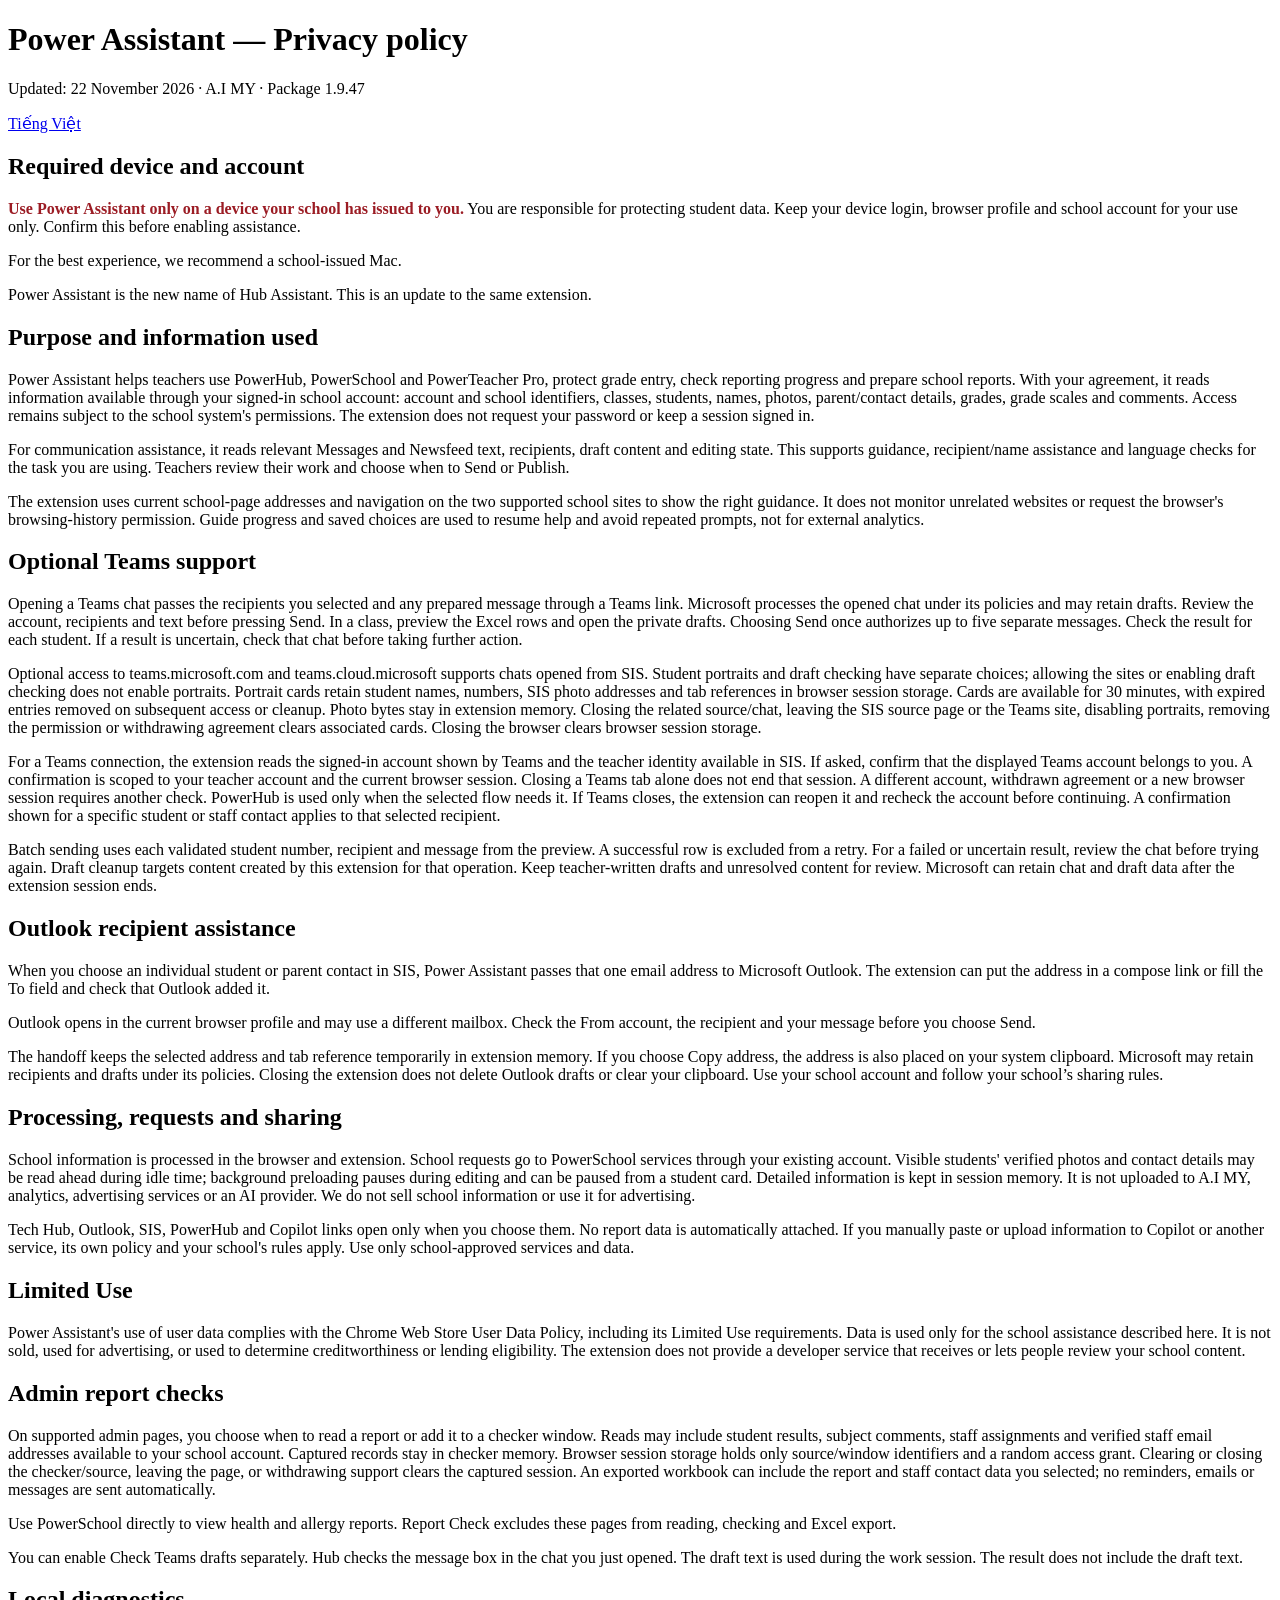
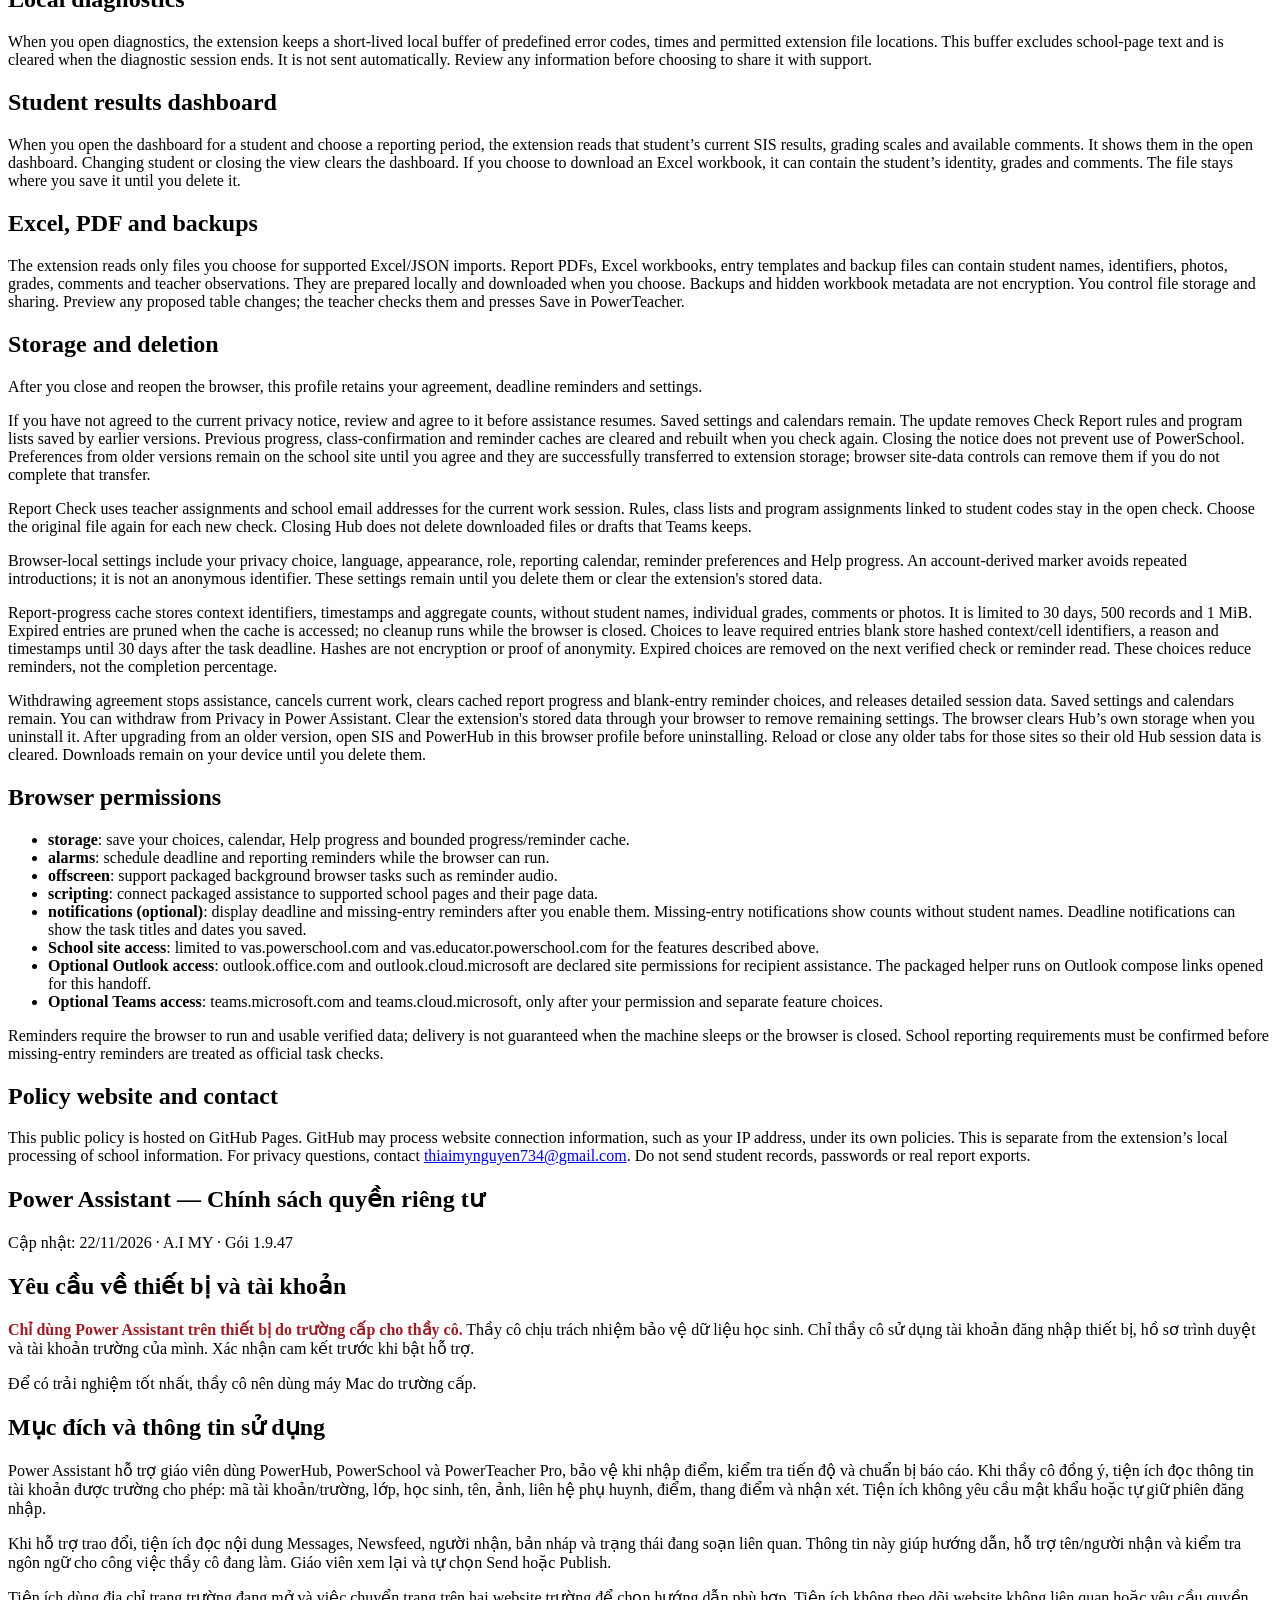
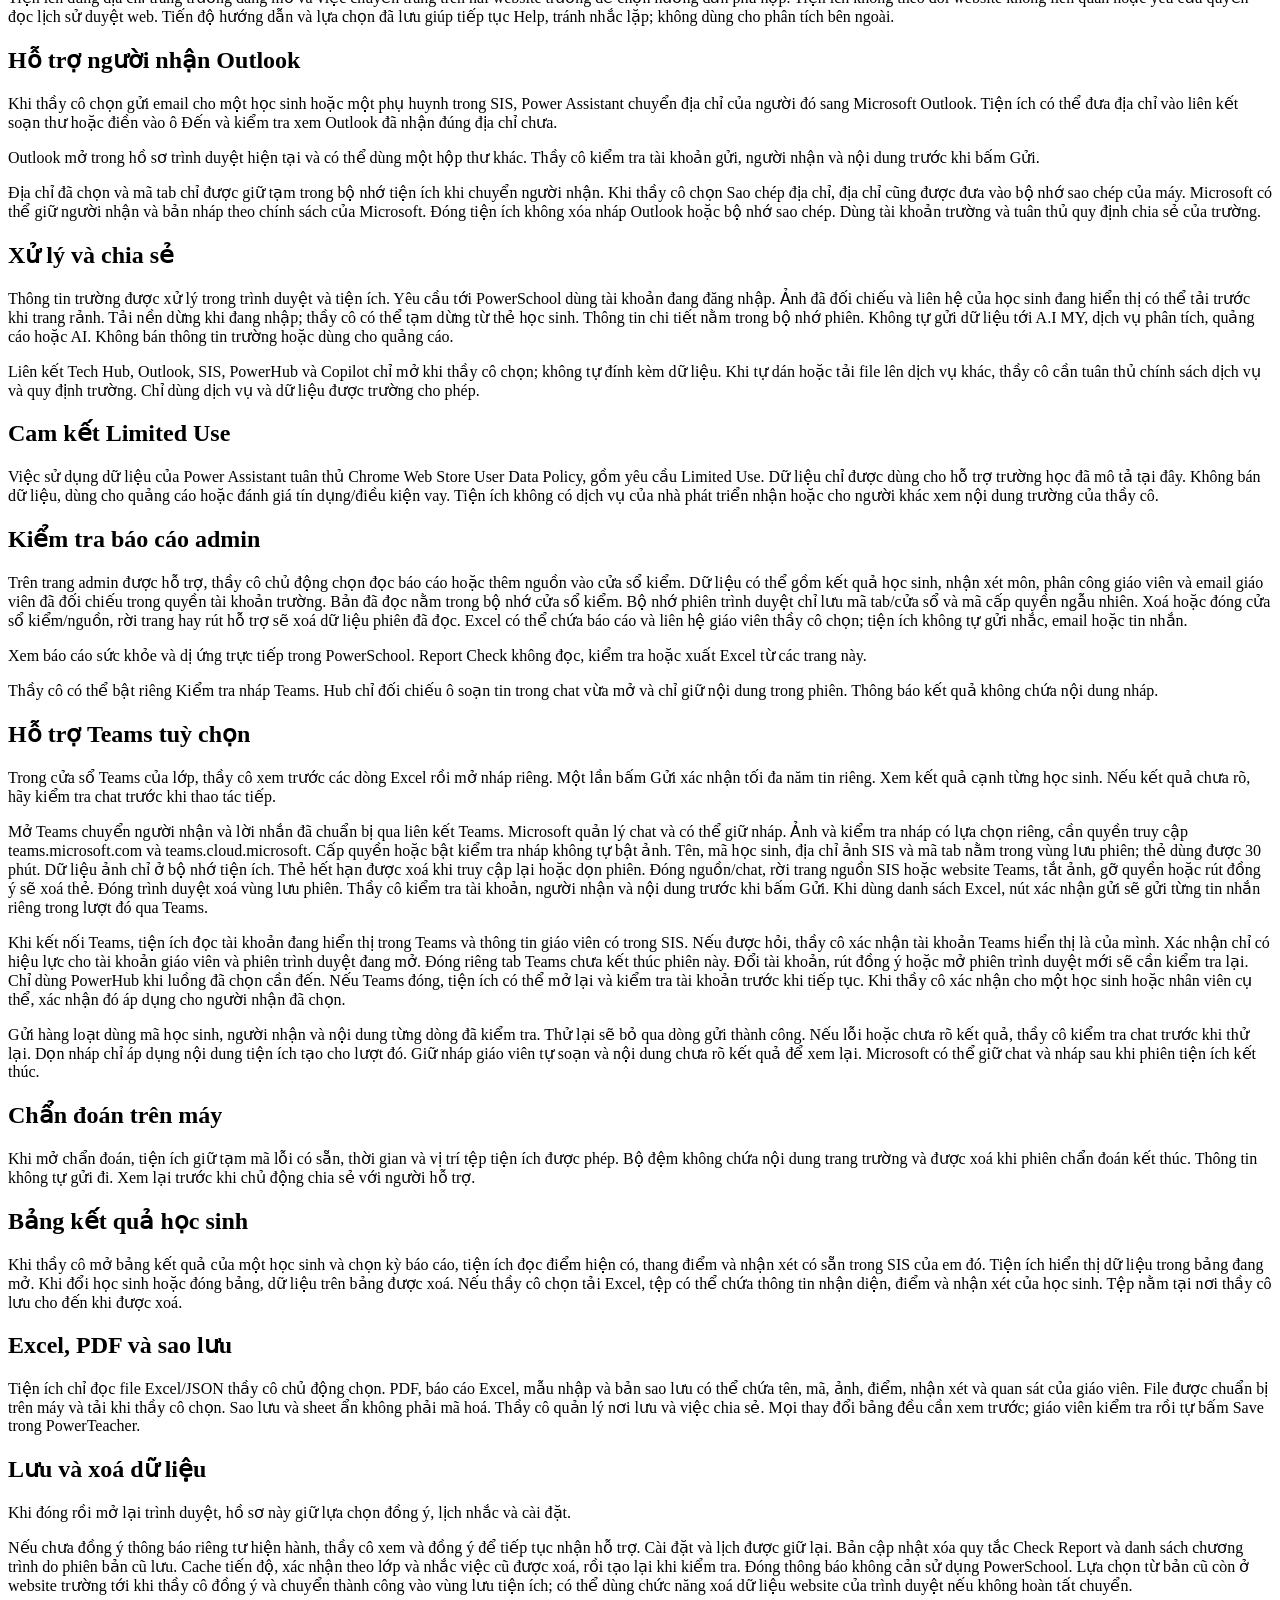
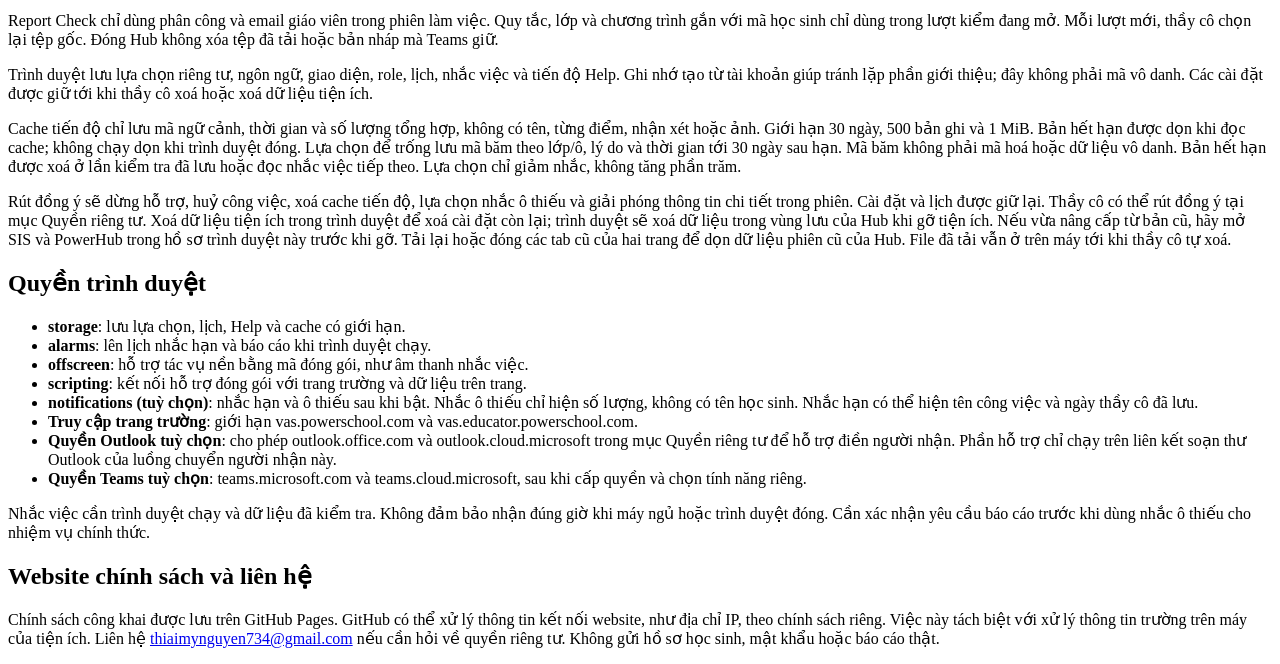
==== commit 3876d33b: "Update Power Assistant 1.9.47 privacy disclosures" ====
--- a/privacy.html
+++ b/privacy.html
@@ -4,7 +4,7 @@
 <style>.device { color: #9b1c24; }</style>
 <title>Power Assistant — Privacy / Quyền riêng tư</title>
 <body><main>
-<h1 id="en">Power Assistant — Privacy policy</h1><p>Updated: 21 November 2026 · A.I MY · Package 1.9.46</p><p><a href="#vi" lang="vi">Tiếng Việt</a></p>
+<h1 id="en">Power Assistant — Privacy policy</h1><p>Updated: 22 November 2026 · A.I MY · Package 1.9.47</p><p><a href="#vi" lang="vi">Tiếng Việt</a></p>
 <h2>Required device and account</h2>
 <p><strong class="device">Use Power Assistant only on a device your school has issued to you.</strong> You are responsible for protecting student data. Keep your device login, browser profile and school account for your use only. Confirm this before enabling assistance.</p>
 <p>For the best experience, we recommend a school-issued Mac.</p>
@@ -15,7 +15,7 @@
 <h2>Optional Teams support</h2>
 <p>Opening a Teams chat passes the recipients you selected and any prepared message through a Teams link. Microsoft processes the opened chat under its policies and may retain drafts. Review the account, recipients and text before pressing Send. In a class, preview the Excel rows and open the private drafts. Choosing Send once authorizes up to five separate messages. Check the result for each student. If a result is uncertain, check that chat before taking further action.</p>
 <p>Optional access to teams.microsoft.com and teams.cloud.microsoft supports chats opened from SIS. Student portraits and draft checking have separate choices; allowing the sites or enabling draft checking does not enable portraits. Portrait cards retain student names, numbers, SIS photo addresses and tab references in browser session storage. Cards are available for 30 minutes, with expired entries removed on subsequent access or cleanup. Photo bytes stay in extension memory. Closing the related source/chat, leaving the SIS source page or the Teams site, disabling portraits, removing the permission or withdrawing agreement clears associated cards. Closing the browser clears browser session storage.</p>
-<p>For a Teams connection, the extension reads the signed-in account shown by Teams and the teacher identity available in SIS. If asked, confirm that the displayed Teams account belongs to you. A confirmation is scoped to your teacher account and the current browser session. Closing a Teams tab alone does not end that session. A different account, withdrawn agreement or a new browser session requires another check. PowerHub is used only when the selected flow needs it.</p>
+<p>For a Teams connection, the extension reads the signed-in account shown by Teams and the teacher identity available in SIS. If asked, confirm that the displayed Teams account belongs to you. A confirmation is scoped to your teacher account and the current browser session. Closing a Teams tab alone does not end that session. A different account, withdrawn agreement or a new browser session requires another check. PowerHub is used only when the selected flow needs it. If Teams closes, the extension can reopen it and recheck the account before continuing. A confirmation shown for a specific student or staff contact applies to that selected recipient.</p>
 <p>Batch sending uses each validated student number, recipient and message from the preview. A successful row is excluded from a retry. For a failed or uncertain result, review the chat before trying again. Draft cleanup targets content created by this extension for that operation. Keep teacher-written drafts and unresolved content for review. Microsoft can retain chat and draft data after the extension session ends.</p>
 <h2>Outlook recipient assistance</h2>
 <p>When you choose an individual student or parent contact in SIS, Power Assistant passes that one email address to Microsoft Outlook. The extension can put the address in a compose link or fill the To field and check that Outlook added it.</p>
@@ -30,9 +30,11 @@
 <p>Use PowerSchool directly to view health and allergy reports. Report Check excludes these pages from reading, checking and Excel export.</p>
 <p>You can enable Check Teams drafts separately. Hub checks the message box in the chat you just opened. The draft text is used during the work session. The result does not include the draft text.</p>
 <h2>Local diagnostics</h2><p>When you open diagnostics, the extension keeps a short-lived local buffer of predefined error codes, times and permitted extension file locations. This buffer excludes school-page text and is cleared when the diagnostic session ends. It is not sent automatically. Review any information before choosing to share it with support.</p>
+<h2>Student results dashboard</h2>
+<p>When you open the dashboard for a student and choose a reporting period, the extension reads that student’s current SIS results, grading scales and available comments. It shows them in the open dashboard. Changing student or closing the view clears the dashboard. If you choose to download an Excel workbook, it can contain the student’s identity, grades and comments. The file stays where you save it until you delete it.</p>
 <h2>Excel, PDF and backups</h2>
 <p>The extension reads only files you choose for supported Excel/JSON imports. Report PDFs, Excel workbooks, entry templates and backup files can contain student names, identifiers, photos, grades, comments and teacher observations. They are prepared locally and downloaded when you choose. Backups and hidden workbook metadata are not encryption. You control file storage and sharing. Preview any proposed table changes; the teacher checks them and presses Save in PowerTeacher.</p>
-<h2>Storage and deletion</h2><p>After you close and reopen the browser, this profile retains your agreement, deadline reminders and settings.</p><p>After this update, review and agree to the new privacy notice before assistance resumes. Saved settings and calendars remain. The update removes Check Report rules and program lists saved by earlier versions. Previous progress, class-confirmation and reminder caches are cleared and rebuilt when you check again. Closing the notice does not prevent use of PowerSchool. Preferences from older versions remain on the school site until you agree and they are successfully transferred to extension storage; browser site-data controls can remove them if you do not complete that transfer.</p>
+<h2>Storage and deletion</h2><p>After you close and reopen the browser, this profile retains your agreement, deadline reminders and settings.</p><p>If you have not agreed to the current privacy notice, review and agree to it before assistance resumes. Saved settings and calendars remain. The update removes Check Report rules and program lists saved by earlier versions. Previous progress, class-confirmation and reminder caches are cleared and rebuilt when you check again. Closing the notice does not prevent use of PowerSchool. Preferences from older versions remain on the school site until you agree and they are successfully transferred to extension storage; browser site-data controls can remove them if you do not complete that transfer.</p>
 <p>Report Check uses teacher assignments and school email addresses for the current work session. Rules, class lists and program assignments linked to student codes stay in the open check. Choose the original file again for each new check. Closing Hub does not delete downloaded files or drafts that Teams keeps.</p>
 <p>Browser-local settings include your privacy choice, language, appearance, role, reporting calendar, reminder preferences and Help progress. An account-derived marker avoids repeated introductions; it is not an anonymous identifier. These settings remain until you delete them or clear the extension's stored data.</p>
 <p>Report-progress cache stores context identifiers, timestamps and aggregate counts, without student names, individual grades, comments or photos. It is limited to 30 days, 500 records and 1 MiB. Expired entries are pruned when the cache is accessed; no cleanup runs while the browser is closed. Choices to leave required entries blank store hashed context/cell identifiers, a reason and timestamps until 30 days after the task deadline. Hashes are not encryption or proof of anonymity. Expired choices are removed on the next verified check or reminder read. These choices reduce reminders, not the completion percentage.</p>
@@ -42,7 +44,7 @@
 <p>Reminders require the browser to run and usable verified data; delivery is not guaranteed when the machine sleeps or the browser is closed. School reporting requirements must be confirmed before missing-entry reminders are treated as official task checks.</p>
 <h2>Policy website and contact</h2>
 <p>This public policy is hosted on GitHub Pages. GitHub may process website connection information, such as your IP address, under its own policies. This is separate from the extension’s local processing of school information. For privacy questions, contact <a href="mailto:thiaimynguyen734@gmail.com">thiaimynguyen734@gmail.com</a>. Do not send student records, passwords or real report exports.</p>
-<section id="vi" lang="vi"><h1>Power Assistant — Chính sách quyền riêng tư</h1><p>Cập nhật: 21/11/2026 · A.I MY · Gói 1.9.46</p>
+<section id="vi" lang="vi"><h1>Power Assistant — Chính sách quyền riêng tư</h1><p>Cập nhật: 22/11/2026 · A.I MY · Gói 1.9.47</p>
 <h2>Yêu cầu về thiết bị và tài khoản</h2>
 <p><strong class="device">Chỉ dùng Power Assistant trên thiết bị do trường cấp cho thầy cô.</strong> Thầy cô chịu trách nhiệm bảo vệ dữ liệu học sinh. Chỉ thầy cô sử dụng tài khoản đăng nhập thiết bị, hồ sơ trình duyệt và tài khoản trường của mình. Xác nhận cam kết trước khi bật hỗ trợ.</p>
 <p>Để có trải nghiệm tốt nhất, thầy cô nên dùng máy Mac do trường cấp.</p>
@@ -62,12 +64,14 @@
 <h2>Kiểm tra báo cáo admin</h2><p>Trên trang admin được hỗ trợ, thầy cô chủ động chọn đọc báo cáo hoặc thêm nguồn vào cửa sổ kiểm. Dữ liệu có thể gồm kết quả học sinh, nhận xét môn, phân công giáo viên và email giáo viên đã đối chiếu trong quyền tài khoản trường. Bản đã đọc nằm trong bộ nhớ cửa sổ kiểm. Bộ nhớ phiên trình duyệt chỉ lưu mã tab/cửa sổ và mã cấp quyền ngẫu nhiên. Xoá hoặc đóng cửa sổ kiểm/nguồn, rời trang hay rút hỗ trợ sẽ xoá dữ liệu phiên đã đọc. Excel có thể chứa báo cáo và liên hệ giáo viên thầy cô chọn; tiện ích không tự gửi nhắc, email hoặc tin nhắn.</p>
 <p>Xem báo cáo sức khỏe và dị ứng trực tiếp trong PowerSchool. Report Check không đọc, kiểm tra hoặc xuất Excel từ các trang này.</p>
 <p>Thầy cô có thể bật riêng Kiểm tra nháp Teams. Hub chỉ đối chiếu ô soạn tin trong chat vừa mở và chỉ giữ nội dung trong phiên. Thông báo kết quả không chứa nội dung nháp.</p>
-<h2>Hỗ trợ Teams tuỳ chọn</h2><p>Trong cửa sổ Teams của lớp, thầy cô xem trước các dòng Excel rồi mở nháp riêng. Một lần bấm Gửi xác nhận tối đa năm tin riêng. Xem kết quả cạnh từng học sinh. Nếu kết quả chưa rõ, hãy kiểm tra chat trước khi thao tác tiếp.</p><p>Mở Teams chuyển người nhận và lời nhắn đã chuẩn bị qua liên kết Teams. Microsoft quản lý chat và có thể giữ nháp. Ảnh và kiểm tra nháp có lựa chọn riêng, cần quyền truy cập teams.microsoft.com và teams.cloud.microsoft. Cấp quyền hoặc bật kiểm tra nháp không tự bật ảnh. Tên, mã học sinh, địa chỉ ảnh SIS và mã tab nằm trong vùng lưu phiên; thẻ dùng được 30 phút. Dữ liệu ảnh chỉ ở bộ nhớ tiện ích. Thẻ hết hạn được xoá khi truy cập lại hoặc dọn phiên. Đóng nguồn/chat, rời trang nguồn SIS hoặc website Teams, tắt ảnh, gỡ quyền hoặc rút đồng ý sẽ xoá thẻ. Đóng trình duyệt xoá vùng lưu phiên. Thầy cô kiểm tra tài khoản, người nhận và nội dung trước khi bấm Gửi. Khi dùng danh sách Excel, nút xác nhận gửi sẽ gửi từng tin nhắn riêng trong lượt đó qua Teams.</p><p>Khi kết nối Teams, tiện ích đọc tài khoản đang hiển thị trong Teams và thông tin giáo viên có trong SIS. Nếu được hỏi, thầy cô xác nhận tài khoản Teams hiển thị là của mình. Xác nhận chỉ có hiệu lực cho tài khoản giáo viên và phiên trình duyệt đang mở. Đóng riêng tab Teams chưa kết thúc phiên này. Đổi tài khoản, rút đồng ý hoặc mở phiên trình duyệt mới sẽ cần kiểm tra lại. Chỉ dùng PowerHub khi luồng đã chọn cần đến.</p>
+<h2>Hỗ trợ Teams tuỳ chọn</h2><p>Trong cửa sổ Teams của lớp, thầy cô xem trước các dòng Excel rồi mở nháp riêng. Một lần bấm Gửi xác nhận tối đa năm tin riêng. Xem kết quả cạnh từng học sinh. Nếu kết quả chưa rõ, hãy kiểm tra chat trước khi thao tác tiếp.</p><p>Mở Teams chuyển người nhận và lời nhắn đã chuẩn bị qua liên kết Teams. Microsoft quản lý chat và có thể giữ nháp. Ảnh và kiểm tra nháp có lựa chọn riêng, cần quyền truy cập teams.microsoft.com và teams.cloud.microsoft. Cấp quyền hoặc bật kiểm tra nháp không tự bật ảnh. Tên, mã học sinh, địa chỉ ảnh SIS và mã tab nằm trong vùng lưu phiên; thẻ dùng được 30 phút. Dữ liệu ảnh chỉ ở bộ nhớ tiện ích. Thẻ hết hạn được xoá khi truy cập lại hoặc dọn phiên. Đóng nguồn/chat, rời trang nguồn SIS hoặc website Teams, tắt ảnh, gỡ quyền hoặc rút đồng ý sẽ xoá thẻ. Đóng trình duyệt xoá vùng lưu phiên. Thầy cô kiểm tra tài khoản, người nhận và nội dung trước khi bấm Gửi. Khi dùng danh sách Excel, nút xác nhận gửi sẽ gửi từng tin nhắn riêng trong lượt đó qua Teams.</p><p>Khi kết nối Teams, tiện ích đọc tài khoản đang hiển thị trong Teams và thông tin giáo viên có trong SIS. Nếu được hỏi, thầy cô xác nhận tài khoản Teams hiển thị là của mình. Xác nhận chỉ có hiệu lực cho tài khoản giáo viên và phiên trình duyệt đang mở. Đóng riêng tab Teams chưa kết thúc phiên này. Đổi tài khoản, rút đồng ý hoặc mở phiên trình duyệt mới sẽ cần kiểm tra lại. Chỉ dùng PowerHub khi luồng đã chọn cần đến. Nếu Teams đóng, tiện ích có thể mở lại và kiểm tra tài khoản trước khi tiếp tục. Khi thầy cô xác nhận cho một học sinh hoặc nhân viên cụ thể, xác nhận đó áp dụng cho người nhận đã chọn.</p>
 <p>Gửi hàng loạt dùng mã học sinh, người nhận và nội dung từng dòng đã kiểm tra. Thử lại sẽ bỏ qua dòng gửi thành công. Nếu lỗi hoặc chưa rõ kết quả, thầy cô kiểm tra chat trước khi thử lại. Dọn nháp chỉ áp dụng nội dung tiện ích tạo cho lượt đó. Giữ nháp giáo viên tự soạn và nội dung chưa rõ kết quả để xem lại. Microsoft có thể giữ chat và nháp sau khi phiên tiện ích kết thúc.</p>
 <h2>Chẩn đoán trên máy</h2><p>Khi mở chẩn đoán, tiện ích giữ tạm mã lỗi có sẵn, thời gian và vị trí tệp tiện ích được phép. Bộ đệm không chứa nội dung trang trường và được xoá khi phiên chẩn đoán kết thúc. Thông tin không tự gửi đi. Xem lại trước khi chủ động chia sẻ với người hỗ trợ.</p>
+<h2>Bảng kết quả học sinh</h2>
+<p>Khi thầy cô mở bảng kết quả của một học sinh và chọn kỳ báo cáo, tiện ích đọc điểm hiện có, thang điểm và nhận xét có sẵn trong SIS của em đó. Tiện ích hiển thị dữ liệu trong bảng đang mở. Khi đổi học sinh hoặc đóng bảng, dữ liệu trên bảng được xoá. Nếu thầy cô chọn tải Excel, tệp có thể chứa thông tin nhận diện, điểm và nhận xét của học sinh. Tệp nằm tại nơi thầy cô lưu cho đến khi được xoá.</p>
 <h2>Excel, PDF và sao lưu</h2>
 <p>Tiện ích chỉ đọc file Excel/JSON thầy cô chủ động chọn. PDF, báo cáo Excel, mẫu nhập và bản sao lưu có thể chứa tên, mã, ảnh, điểm, nhận xét và quan sát của giáo viên. File được chuẩn bị trên máy và tải khi thầy cô chọn. Sao lưu và sheet ẩn không phải mã hoá. Thầy cô quản lý nơi lưu và việc chia sẻ. Mọi thay đổi bảng đều cần xem trước; giáo viên kiểm tra rồi tự bấm Save trong PowerTeacher.</p>
-<h2>Lưu và xoá dữ liệu</h2><p>Khi đóng rồi mở lại trình duyệt, hồ sơ này giữ lựa chọn đồng ý, lịch nhắc và cài đặt.</p><p>Sau cập nhật, thầy cô xem và đồng ý thông báo riêng tư mới để tiếp tục hỗ trợ. Cài đặt và lịch được giữ lại. Bản cập nhật xóa quy tắc Check Report và danh sách chương trình do phiên bản cũ lưu. Cache tiến độ, xác nhận theo lớp và nhắc việc cũ được xoá, rồi tạo lại khi kiểm tra. Đóng thông báo không cản sử dụng PowerSchool. Lựa chọn từ bản cũ còn ở website trường tới khi thầy cô đồng ý và chuyển thành công vào vùng lưu tiện ích; có thể dùng chức năng xoá dữ liệu website của trình duyệt nếu không hoàn tất chuyển.</p>
+<h2>Lưu và xoá dữ liệu</h2><p>Khi đóng rồi mở lại trình duyệt, hồ sơ này giữ lựa chọn đồng ý, lịch nhắc và cài đặt.</p><p>Nếu chưa đồng ý thông báo riêng tư hiện hành, thầy cô xem và đồng ý để tiếp tục nhận hỗ trợ. Cài đặt và lịch được giữ lại. Bản cập nhật xóa quy tắc Check Report và danh sách chương trình do phiên bản cũ lưu. Cache tiến độ, xác nhận theo lớp và nhắc việc cũ được xoá, rồi tạo lại khi kiểm tra. Đóng thông báo không cản sử dụng PowerSchool. Lựa chọn từ bản cũ còn ở website trường tới khi thầy cô đồng ý và chuyển thành công vào vùng lưu tiện ích; có thể dùng chức năng xoá dữ liệu website của trình duyệt nếu không hoàn tất chuyển.</p>
 <p>Report Check chỉ dùng phân công và email giáo viên trong phiên làm việc. Quy tắc, lớp và chương trình gắn với mã học sinh chỉ dùng trong lượt kiểm đang mở. Mỗi lượt mới, thầy cô chọn lại tệp gốc. Đóng Hub không xóa tệp đã tải hoặc bản nháp mà Teams giữ.</p>
 <p>Trình duyệt lưu lựa chọn riêng tư, ngôn ngữ, giao diện, role, lịch, nhắc việc và tiến độ Help. Ghi nhớ tạo từ tài khoản giúp tránh lặp phần giới thiệu; đây không phải mã vô danh. Các cài đặt được giữ tới khi thầy cô xoá hoặc xoá dữ liệu tiện ích.</p>
 <p>Cache tiến độ chỉ lưu mã ngữ cảnh, thời gian và số lượng tổng hợp, không có tên, từng điểm, nhận xét hoặc ảnh. Giới hạn 30 ngày, 500 bản ghi và 1 MiB. Bản hết hạn được dọn khi đọc cache; không chạy dọn khi trình duyệt đóng. Lựa chọn để trống lưu mã băm theo lớp/ô, lý do và thời gian tới 30 ngày sau hạn. Mã băm không phải mã hoá hoặc dữ liệu vô danh. Bản hết hạn được xoá ở lần kiểm tra đã lưu hoặc đọc nhắc việc tiếp theo. Lựa chọn chỉ giảm nhắc, không tăng phần trăm.</p>
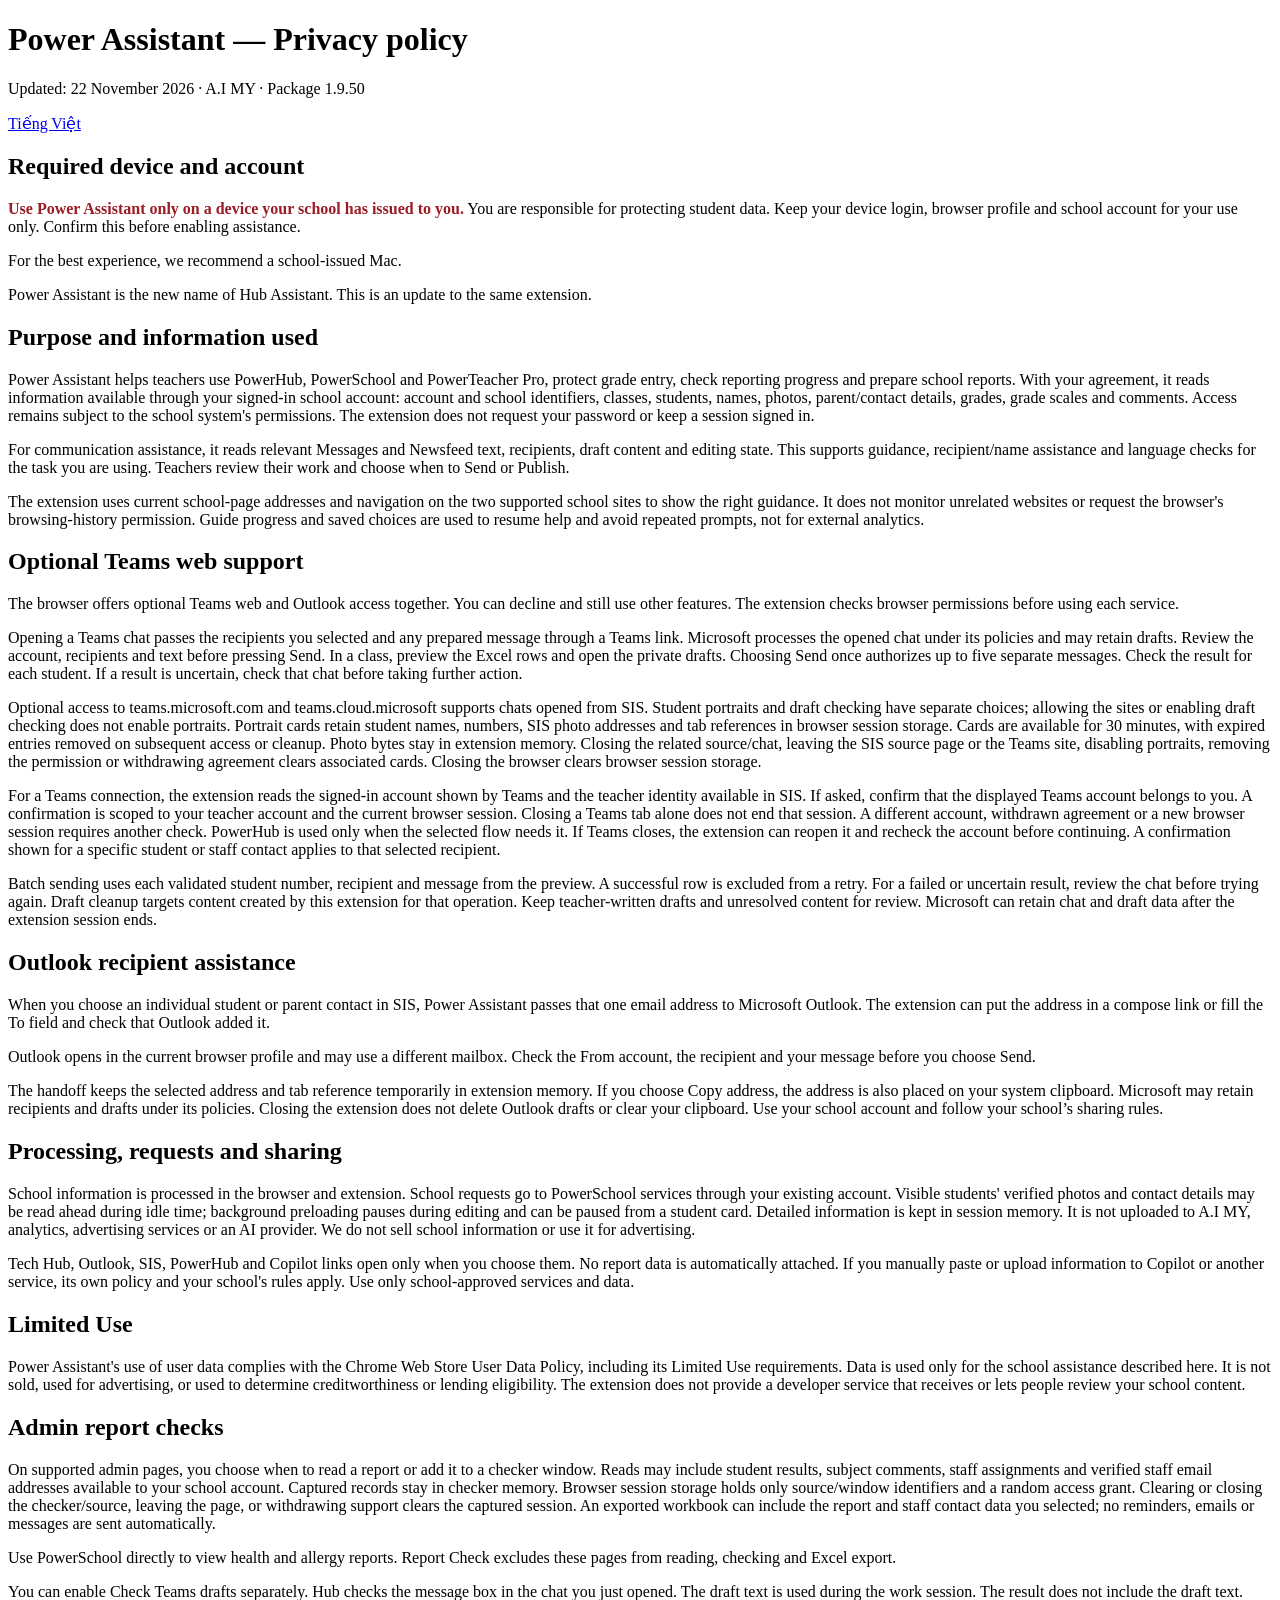
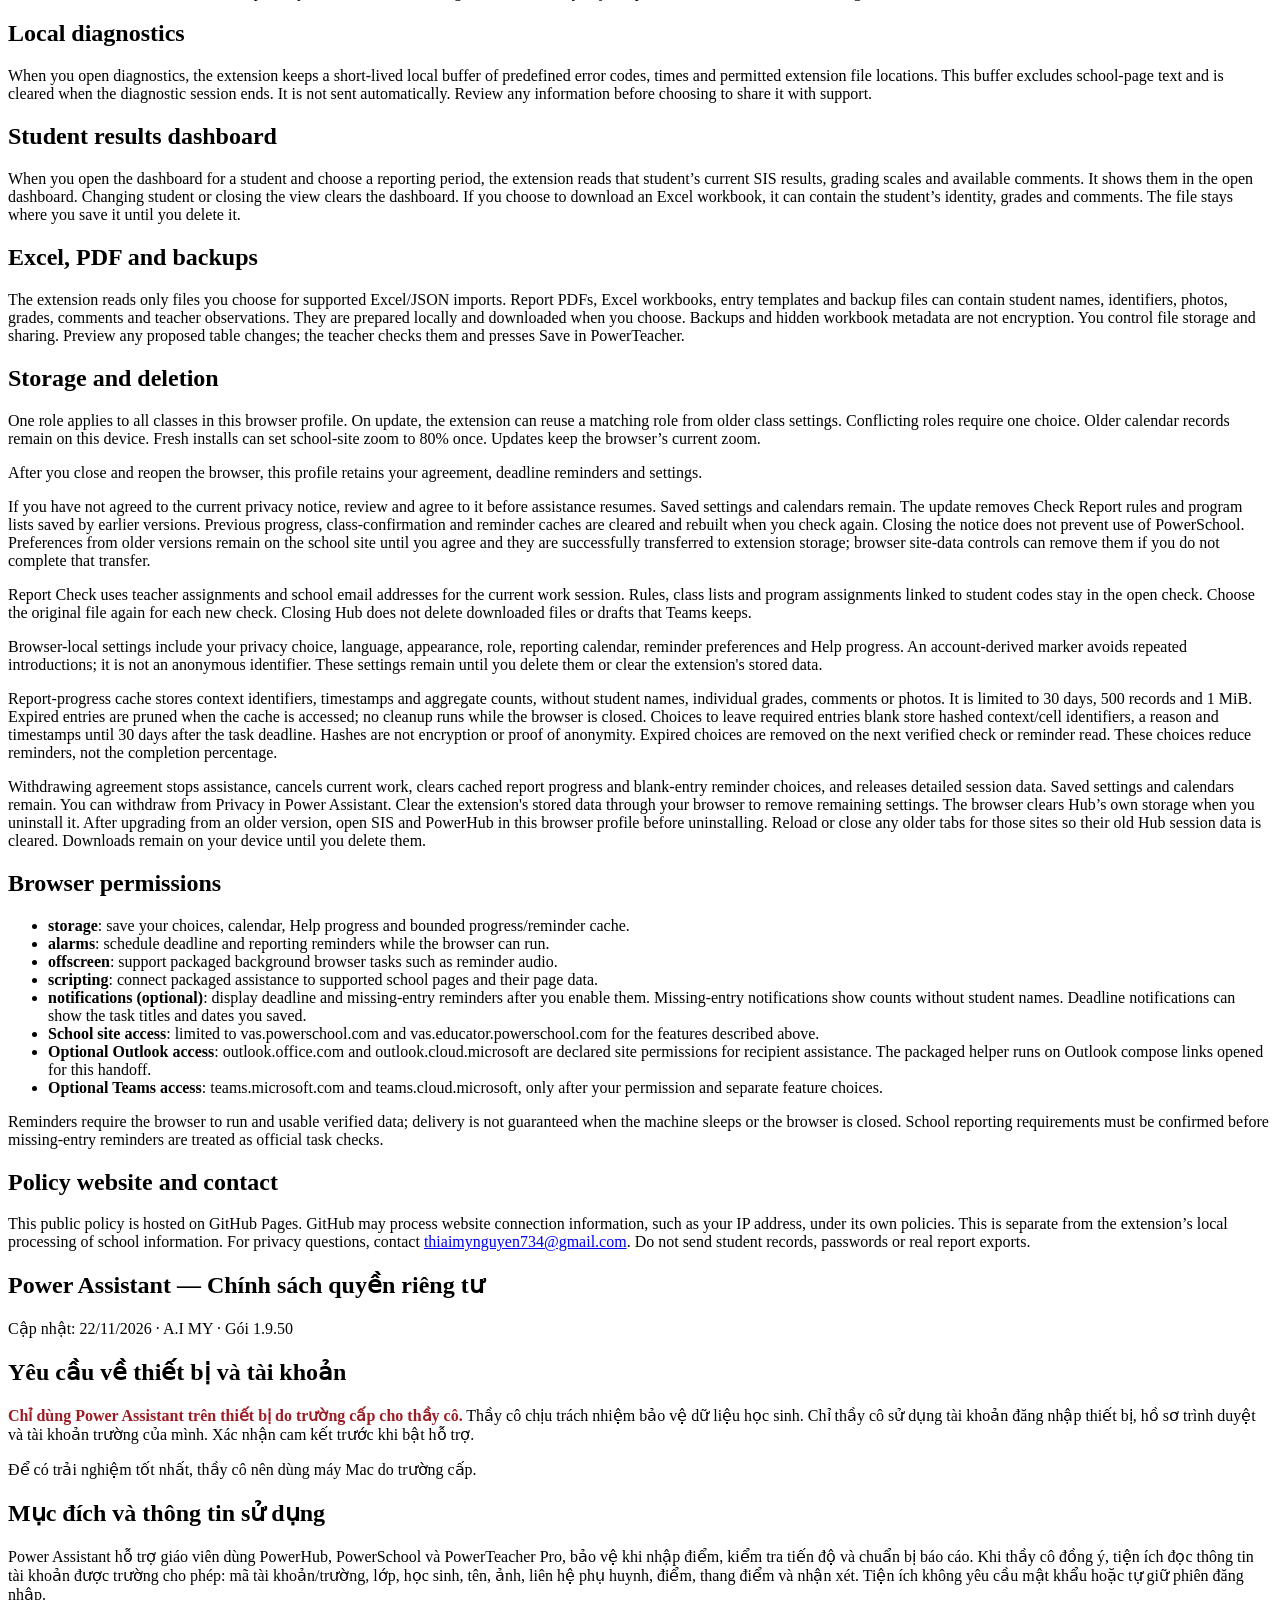
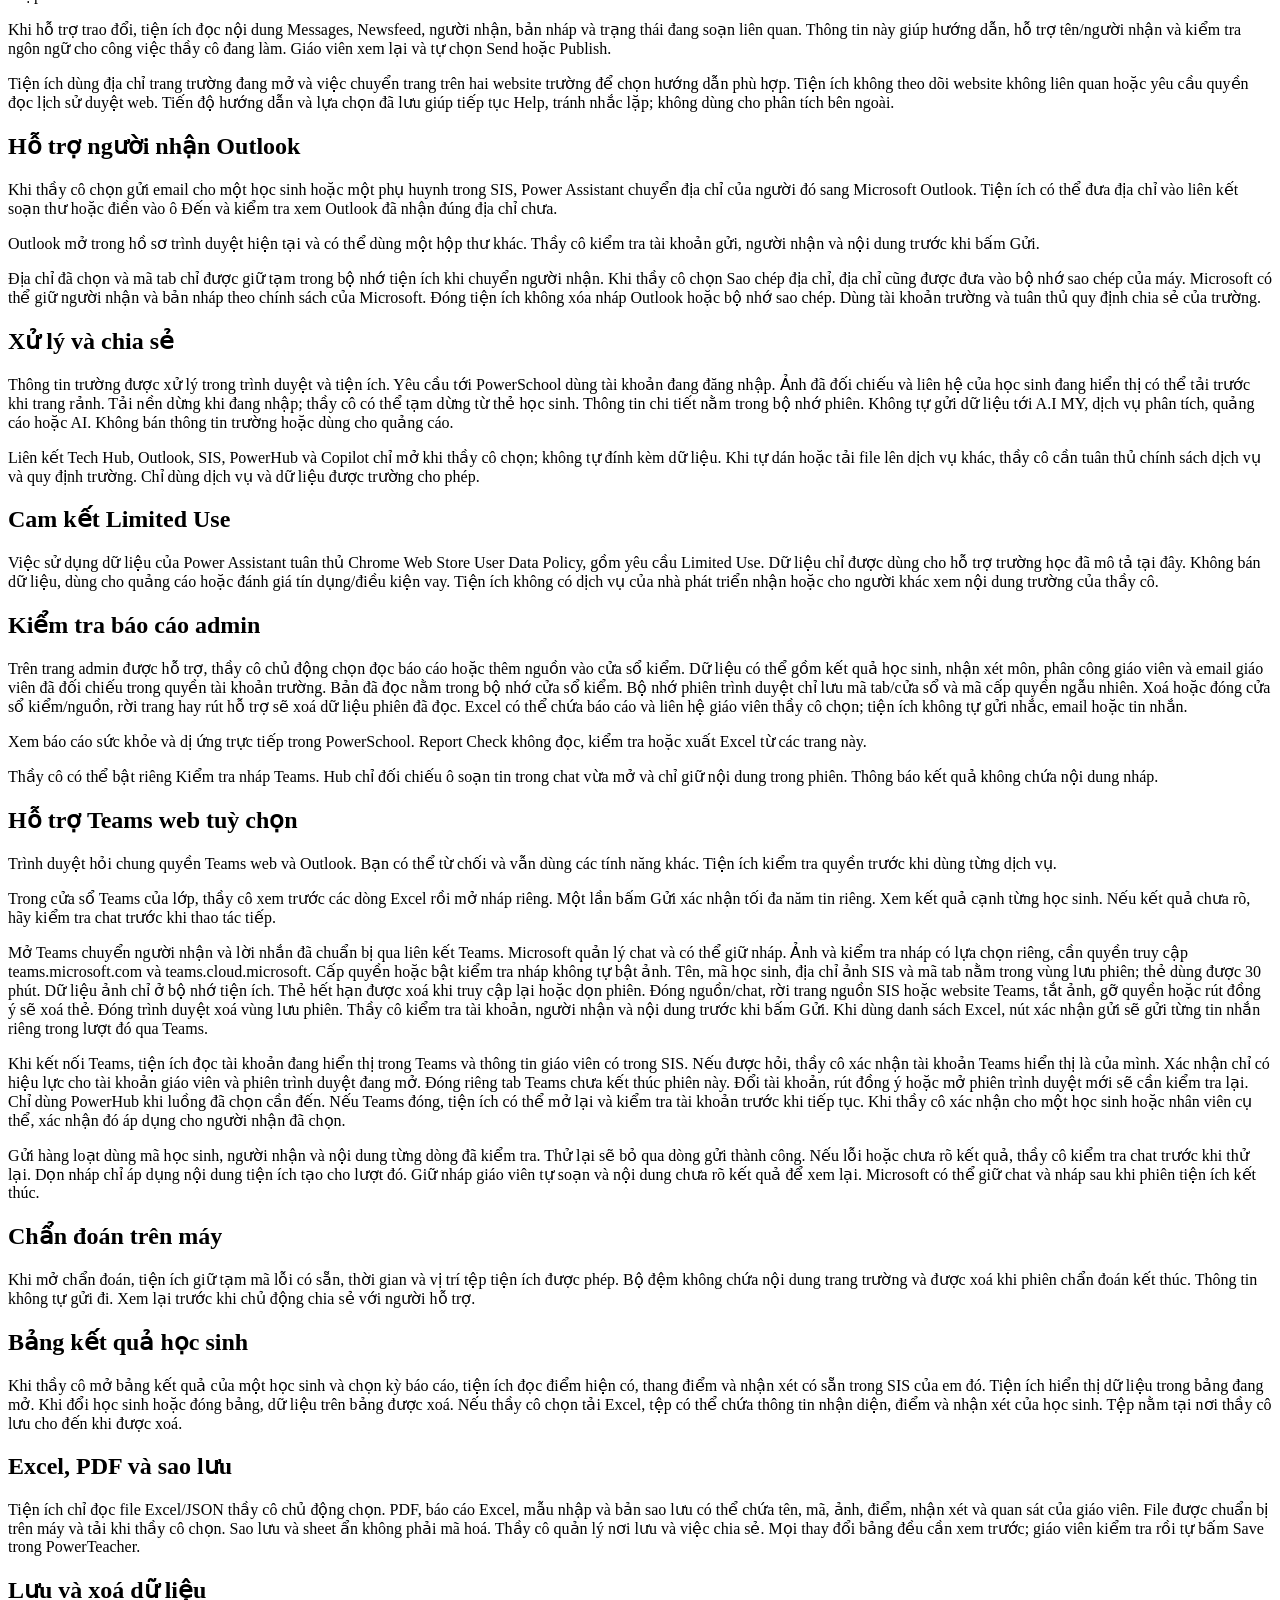
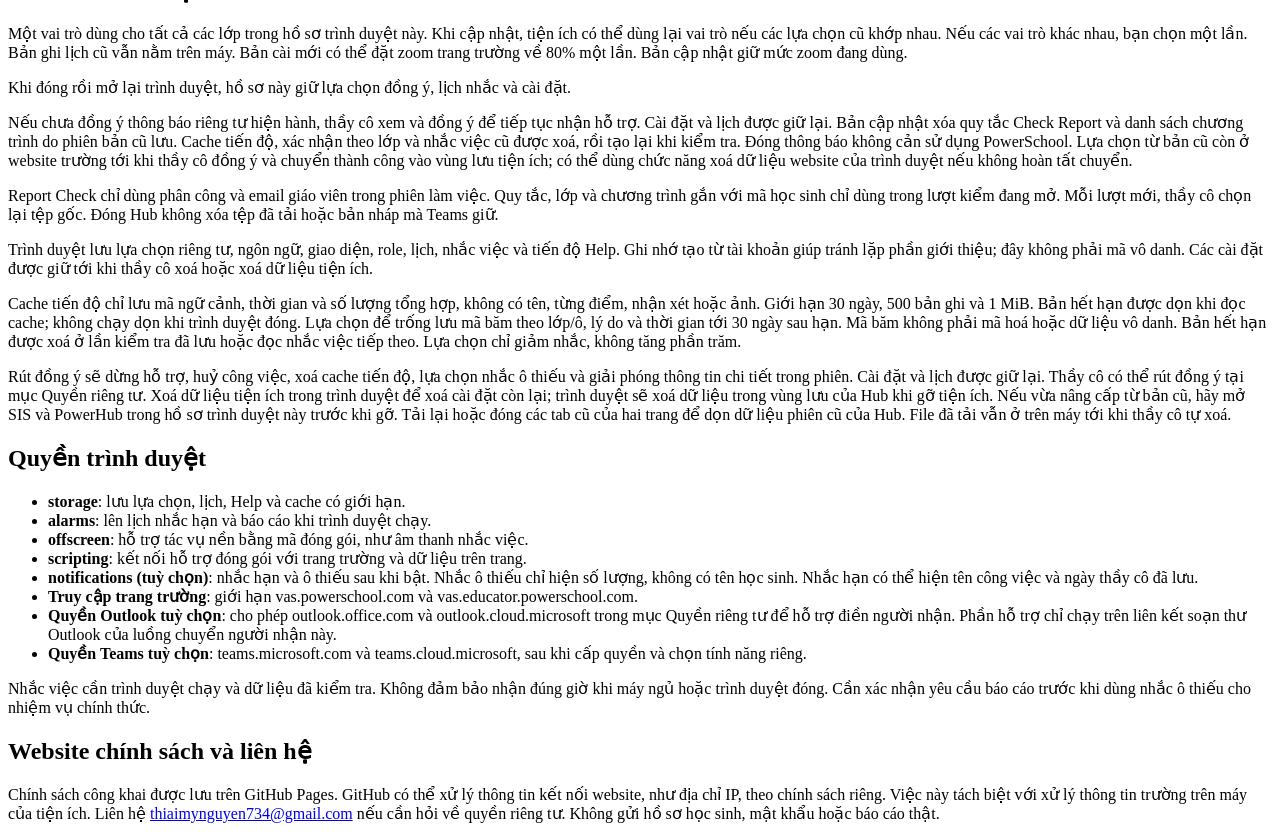
==== commit b9a6a03a: "Update Power Assistant privacy policy for 1.9.50" ====
--- a/privacy.html
+++ b/privacy.html
@@ -4,7 +4,7 @@
 <style>.device { color: #9b1c24; }</style>
 <title>Power Assistant — Privacy / Quyền riêng tư</title>
 <body><main>
-<h1 id="en">Power Assistant — Privacy policy</h1><p>Updated: 22 November 2026 · A.I MY · Package 1.9.47</p><p><a href="#vi" lang="vi">Tiếng Việt</a></p>
+<h1 id="en">Power Assistant — Privacy policy</h1><p>Updated: 22 November 2026 · A.I MY · Package 1.9.50</p><p><a href="#vi" lang="vi">Tiếng Việt</a></p>
 <h2>Required device and account</h2>
 <p><strong class="device">Use Power Assistant only on a device your school has issued to you.</strong> You are responsible for protecting student data. Keep your device login, browser profile and school account for your use only. Confirm this before enabling assistance.</p>
 <p>For the best experience, we recommend a school-issued Mac.</p>
@@ -12,7 +12,7 @@
 <p>Power Assistant helps teachers use PowerHub, PowerSchool and PowerTeacher Pro, protect grade entry, check reporting progress and prepare school reports. With your agreement, it reads information available through your signed-in school account: account and school identifiers, classes, students, names, photos, parent/contact details, grades, grade scales and comments. Access remains subject to the school system's permissions. The extension does not request your password or keep a session signed in.</p>
 <p>For communication assistance, it reads relevant Messages and Newsfeed text, recipients, draft content and editing state. This supports guidance, recipient/name assistance and language checks for the task you are using. Teachers review their work and choose when to Send or Publish.</p>
 <p>The extension uses current school-page addresses and navigation on the two supported school sites to show the right guidance. It does not monitor unrelated websites or request the browser's browsing-history permission. Guide progress and saved choices are used to resume help and avoid repeated prompts, not for external analytics.</p>
-<h2>Optional Teams support</h2>
+<h2>Optional Teams web support</h2><p>The browser offers optional Teams web and Outlook access together. You can decline and still use other features. The extension checks browser permissions before using each service.</p>
 <p>Opening a Teams chat passes the recipients you selected and any prepared message through a Teams link. Microsoft processes the opened chat under its policies and may retain drafts. Review the account, recipients and text before pressing Send. In a class, preview the Excel rows and open the private drafts. Choosing Send once authorizes up to five separate messages. Check the result for each student. If a result is uncertain, check that chat before taking further action.</p>
 <p>Optional access to teams.microsoft.com and teams.cloud.microsoft supports chats opened from SIS. Student portraits and draft checking have separate choices; allowing the sites or enabling draft checking does not enable portraits. Portrait cards retain student names, numbers, SIS photo addresses and tab references in browser session storage. Cards are available for 30 minutes, with expired entries removed on subsequent access or cleanup. Photo bytes stay in extension memory. Closing the related source/chat, leaving the SIS source page or the Teams site, disabling portraits, removing the permission or withdrawing agreement clears associated cards. Closing the browser clears browser session storage.</p>
 <p>For a Teams connection, the extension reads the signed-in account shown by Teams and the teacher identity available in SIS. If asked, confirm that the displayed Teams account belongs to you. A confirmation is scoped to your teacher account and the current browser session. Closing a Teams tab alone does not end that session. A different account, withdrawn agreement or a new browser session requires another check. PowerHub is used only when the selected flow needs it. If Teams closes, the extension can reopen it and recheck the account before continuing. A confirmation shown for a specific student or staff contact applies to that selected recipient.</p>
@@ -34,7 +34,7 @@
 <p>When you open the dashboard for a student and choose a reporting period, the extension reads that student’s current SIS results, grading scales and available comments. It shows them in the open dashboard. Changing student or closing the view clears the dashboard. If you choose to download an Excel workbook, it can contain the student’s identity, grades and comments. The file stays where you save it until you delete it.</p>
 <h2>Excel, PDF and backups</h2>
 <p>The extension reads only files you choose for supported Excel/JSON imports. Report PDFs, Excel workbooks, entry templates and backup files can contain student names, identifiers, photos, grades, comments and teacher observations. They are prepared locally and downloaded when you choose. Backups and hidden workbook metadata are not encryption. You control file storage and sharing. Preview any proposed table changes; the teacher checks them and presses Save in PowerTeacher.</p>
-<h2>Storage and deletion</h2><p>After you close and reopen the browser, this profile retains your agreement, deadline reminders and settings.</p><p>If you have not agreed to the current privacy notice, review and agree to it before assistance resumes. Saved settings and calendars remain. The update removes Check Report rules and program lists saved by earlier versions. Previous progress, class-confirmation and reminder caches are cleared and rebuilt when you check again. Closing the notice does not prevent use of PowerSchool. Preferences from older versions remain on the school site until you agree and they are successfully transferred to extension storage; browser site-data controls can remove them if you do not complete that transfer.</p>
+<h2>Storage and deletion</h2><p>One role applies to all classes in this browser profile. On update, the extension can reuse a matching role from older class settings. Conflicting roles require one choice. Older calendar records remain on this device. Fresh installs can set school-site zoom to 80% once. Updates keep the browser’s current zoom.</p><p>After you close and reopen the browser, this profile retains your agreement, deadline reminders and settings.</p><p>If you have not agreed to the current privacy notice, review and agree to it before assistance resumes. Saved settings and calendars remain. The update removes Check Report rules and program lists saved by earlier versions. Previous progress, class-confirmation and reminder caches are cleared and rebuilt when you check again. Closing the notice does not prevent use of PowerSchool. Preferences from older versions remain on the school site until you agree and they are successfully transferred to extension storage; browser site-data controls can remove them if you do not complete that transfer.</p>
 <p>Report Check uses teacher assignments and school email addresses for the current work session. Rules, class lists and program assignments linked to student codes stay in the open check. Choose the original file again for each new check. Closing Hub does not delete downloaded files or drafts that Teams keeps.</p>
 <p>Browser-local settings include your privacy choice, language, appearance, role, reporting calendar, reminder preferences and Help progress. An account-derived marker avoids repeated introductions; it is not an anonymous identifier. These settings remain until you delete them or clear the extension's stored data.</p>
 <p>Report-progress cache stores context identifiers, timestamps and aggregate counts, without student names, individual grades, comments or photos. It is limited to 30 days, 500 records and 1 MiB. Expired entries are pruned when the cache is accessed; no cleanup runs while the browser is closed. Choices to leave required entries blank store hashed context/cell identifiers, a reason and timestamps until 30 days after the task deadline. Hashes are not encryption or proof of anonymity. Expired choices are removed on the next verified check or reminder read. These choices reduce reminders, not the completion percentage.</p>
@@ -44,7 +44,7 @@
 <p>Reminders require the browser to run and usable verified data; delivery is not guaranteed when the machine sleeps or the browser is closed. School reporting requirements must be confirmed before missing-entry reminders are treated as official task checks.</p>
 <h2>Policy website and contact</h2>
 <p>This public policy is hosted on GitHub Pages. GitHub may process website connection information, such as your IP address, under its own policies. This is separate from the extension’s local processing of school information. For privacy questions, contact <a href="mailto:thiaimynguyen734@gmail.com">thiaimynguyen734@gmail.com</a>. Do not send student records, passwords or real report exports.</p>
-<section id="vi" lang="vi"><h1>Power Assistant — Chính sách quyền riêng tư</h1><p>Cập nhật: 22/11/2026 · A.I MY · Gói 1.9.47</p>
+<section id="vi" lang="vi"><h1>Power Assistant — Chính sách quyền riêng tư</h1><p>Cập nhật: 22/11/2026 · A.I MY · Gói 1.9.50</p>
 <h2>Yêu cầu về thiết bị và tài khoản</h2>
 <p><strong class="device">Chỉ dùng Power Assistant trên thiết bị do trường cấp cho thầy cô.</strong> Thầy cô chịu trách nhiệm bảo vệ dữ liệu học sinh. Chỉ thầy cô sử dụng tài khoản đăng nhập thiết bị, hồ sơ trình duyệt và tài khoản trường của mình. Xác nhận cam kết trước khi bật hỗ trợ.</p>
 <p>Để có trải nghiệm tốt nhất, thầy cô nên dùng máy Mac do trường cấp.</p>
@@ -64,14 +64,14 @@
 <h2>Kiểm tra báo cáo admin</h2><p>Trên trang admin được hỗ trợ, thầy cô chủ động chọn đọc báo cáo hoặc thêm nguồn vào cửa sổ kiểm. Dữ liệu có thể gồm kết quả học sinh, nhận xét môn, phân công giáo viên và email giáo viên đã đối chiếu trong quyền tài khoản trường. Bản đã đọc nằm trong bộ nhớ cửa sổ kiểm. Bộ nhớ phiên trình duyệt chỉ lưu mã tab/cửa sổ và mã cấp quyền ngẫu nhiên. Xoá hoặc đóng cửa sổ kiểm/nguồn, rời trang hay rút hỗ trợ sẽ xoá dữ liệu phiên đã đọc. Excel có thể chứa báo cáo và liên hệ giáo viên thầy cô chọn; tiện ích không tự gửi nhắc, email hoặc tin nhắn.</p>
 <p>Xem báo cáo sức khỏe và dị ứng trực tiếp trong PowerSchool. Report Check không đọc, kiểm tra hoặc xuất Excel từ các trang này.</p>
 <p>Thầy cô có thể bật riêng Kiểm tra nháp Teams. Hub chỉ đối chiếu ô soạn tin trong chat vừa mở và chỉ giữ nội dung trong phiên. Thông báo kết quả không chứa nội dung nháp.</p>
-<h2>Hỗ trợ Teams tuỳ chọn</h2><p>Trong cửa sổ Teams của lớp, thầy cô xem trước các dòng Excel rồi mở nháp riêng. Một lần bấm Gửi xác nhận tối đa năm tin riêng. Xem kết quả cạnh từng học sinh. Nếu kết quả chưa rõ, hãy kiểm tra chat trước khi thao tác tiếp.</p><p>Mở Teams chuyển người nhận và lời nhắn đã chuẩn bị qua liên kết Teams. Microsoft quản lý chat và có thể giữ nháp. Ảnh và kiểm tra nháp có lựa chọn riêng, cần quyền truy cập teams.microsoft.com và teams.cloud.microsoft. Cấp quyền hoặc bật kiểm tra nháp không tự bật ảnh. Tên, mã học sinh, địa chỉ ảnh SIS và mã tab nằm trong vùng lưu phiên; thẻ dùng được 30 phút. Dữ liệu ảnh chỉ ở bộ nhớ tiện ích. Thẻ hết hạn được xoá khi truy cập lại hoặc dọn phiên. Đóng nguồn/chat, rời trang nguồn SIS hoặc website Teams, tắt ảnh, gỡ quyền hoặc rút đồng ý sẽ xoá thẻ. Đóng trình duyệt xoá vùng lưu phiên. Thầy cô kiểm tra tài khoản, người nhận và nội dung trước khi bấm Gửi. Khi dùng danh sách Excel, nút xác nhận gửi sẽ gửi từng tin nhắn riêng trong lượt đó qua Teams.</p><p>Khi kết nối Teams, tiện ích đọc tài khoản đang hiển thị trong Teams và thông tin giáo viên có trong SIS. Nếu được hỏi, thầy cô xác nhận tài khoản Teams hiển thị là của mình. Xác nhận chỉ có hiệu lực cho tài khoản giáo viên và phiên trình duyệt đang mở. Đóng riêng tab Teams chưa kết thúc phiên này. Đổi tài khoản, rút đồng ý hoặc mở phiên trình duyệt mới sẽ cần kiểm tra lại. Chỉ dùng PowerHub khi luồng đã chọn cần đến. Nếu Teams đóng, tiện ích có thể mở lại và kiểm tra tài khoản trước khi tiếp tục. Khi thầy cô xác nhận cho một học sinh hoặc nhân viên cụ thể, xác nhận đó áp dụng cho người nhận đã chọn.</p>
+<h2>Hỗ trợ Teams web tuỳ chọn</h2><p>Trình duyệt hỏi chung quyền Teams web và Outlook. Bạn có thể từ chối và vẫn dùng các tính năng khác. Tiện ích kiểm tra quyền trước khi dùng từng dịch vụ.</p><p>Trong cửa sổ Teams của lớp, thầy cô xem trước các dòng Excel rồi mở nháp riêng. Một lần bấm Gửi xác nhận tối đa năm tin riêng. Xem kết quả cạnh từng học sinh. Nếu kết quả chưa rõ, hãy kiểm tra chat trước khi thao tác tiếp.</p><p>Mở Teams chuyển người nhận và lời nhắn đã chuẩn bị qua liên kết Teams. Microsoft quản lý chat và có thể giữ nháp. Ảnh và kiểm tra nháp có lựa chọn riêng, cần quyền truy cập teams.microsoft.com và teams.cloud.microsoft. Cấp quyền hoặc bật kiểm tra nháp không tự bật ảnh. Tên, mã học sinh, địa chỉ ảnh SIS và mã tab nằm trong vùng lưu phiên; thẻ dùng được 30 phút. Dữ liệu ảnh chỉ ở bộ nhớ tiện ích. Thẻ hết hạn được xoá khi truy cập lại hoặc dọn phiên. Đóng nguồn/chat, rời trang nguồn SIS hoặc website Teams, tắt ảnh, gỡ quyền hoặc rút đồng ý sẽ xoá thẻ. Đóng trình duyệt xoá vùng lưu phiên. Thầy cô kiểm tra tài khoản, người nhận và nội dung trước khi bấm Gửi. Khi dùng danh sách Excel, nút xác nhận gửi sẽ gửi từng tin nhắn riêng trong lượt đó qua Teams.</p><p>Khi kết nối Teams, tiện ích đọc tài khoản đang hiển thị trong Teams và thông tin giáo viên có trong SIS. Nếu được hỏi, thầy cô xác nhận tài khoản Teams hiển thị là của mình. Xác nhận chỉ có hiệu lực cho tài khoản giáo viên và phiên trình duyệt đang mở. Đóng riêng tab Teams chưa kết thúc phiên này. Đổi tài khoản, rút đồng ý hoặc mở phiên trình duyệt mới sẽ cần kiểm tra lại. Chỉ dùng PowerHub khi luồng đã chọn cần đến. Nếu Teams đóng, tiện ích có thể mở lại và kiểm tra tài khoản trước khi tiếp tục. Khi thầy cô xác nhận cho một học sinh hoặc nhân viên cụ thể, xác nhận đó áp dụng cho người nhận đã chọn.</p>
 <p>Gửi hàng loạt dùng mã học sinh, người nhận và nội dung từng dòng đã kiểm tra. Thử lại sẽ bỏ qua dòng gửi thành công. Nếu lỗi hoặc chưa rõ kết quả, thầy cô kiểm tra chat trước khi thử lại. Dọn nháp chỉ áp dụng nội dung tiện ích tạo cho lượt đó. Giữ nháp giáo viên tự soạn và nội dung chưa rõ kết quả để xem lại. Microsoft có thể giữ chat và nháp sau khi phiên tiện ích kết thúc.</p>
 <h2>Chẩn đoán trên máy</h2><p>Khi mở chẩn đoán, tiện ích giữ tạm mã lỗi có sẵn, thời gian và vị trí tệp tiện ích được phép. Bộ đệm không chứa nội dung trang trường và được xoá khi phiên chẩn đoán kết thúc. Thông tin không tự gửi đi. Xem lại trước khi chủ động chia sẻ với người hỗ trợ.</p>
 <h2>Bảng kết quả học sinh</h2>
 <p>Khi thầy cô mở bảng kết quả của một học sinh và chọn kỳ báo cáo, tiện ích đọc điểm hiện có, thang điểm và nhận xét có sẵn trong SIS của em đó. Tiện ích hiển thị dữ liệu trong bảng đang mở. Khi đổi học sinh hoặc đóng bảng, dữ liệu trên bảng được xoá. Nếu thầy cô chọn tải Excel, tệp có thể chứa thông tin nhận diện, điểm và nhận xét của học sinh. Tệp nằm tại nơi thầy cô lưu cho đến khi được xoá.</p>
 <h2>Excel, PDF và sao lưu</h2>
 <p>Tiện ích chỉ đọc file Excel/JSON thầy cô chủ động chọn. PDF, báo cáo Excel, mẫu nhập và bản sao lưu có thể chứa tên, mã, ảnh, điểm, nhận xét và quan sát của giáo viên. File được chuẩn bị trên máy và tải khi thầy cô chọn. Sao lưu và sheet ẩn không phải mã hoá. Thầy cô quản lý nơi lưu và việc chia sẻ. Mọi thay đổi bảng đều cần xem trước; giáo viên kiểm tra rồi tự bấm Save trong PowerTeacher.</p>
-<h2>Lưu và xoá dữ liệu</h2><p>Khi đóng rồi mở lại trình duyệt, hồ sơ này giữ lựa chọn đồng ý, lịch nhắc và cài đặt.</p><p>Nếu chưa đồng ý thông báo riêng tư hiện hành, thầy cô xem và đồng ý để tiếp tục nhận hỗ trợ. Cài đặt và lịch được giữ lại. Bản cập nhật xóa quy tắc Check Report và danh sách chương trình do phiên bản cũ lưu. Cache tiến độ, xác nhận theo lớp và nhắc việc cũ được xoá, rồi tạo lại khi kiểm tra. Đóng thông báo không cản sử dụng PowerSchool. Lựa chọn từ bản cũ còn ở website trường tới khi thầy cô đồng ý và chuyển thành công vào vùng lưu tiện ích; có thể dùng chức năng xoá dữ liệu website của trình duyệt nếu không hoàn tất chuyển.</p>
+<h2>Lưu và xoá dữ liệu</h2><p>Một vai trò dùng cho tất cả các lớp trong hồ sơ trình duyệt này. Khi cập nhật, tiện ích có thể dùng lại vai trò nếu các lựa chọn cũ khớp nhau. Nếu các vai trò khác nhau, bạn chọn một lần. Bản ghi lịch cũ vẫn nằm trên máy. Bản cài mới có thể đặt zoom trang trường về 80% một lần. Bản cập nhật giữ mức zoom đang dùng.</p><p>Khi đóng rồi mở lại trình duyệt, hồ sơ này giữ lựa chọn đồng ý, lịch nhắc và cài đặt.</p><p>Nếu chưa đồng ý thông báo riêng tư hiện hành, thầy cô xem và đồng ý để tiếp tục nhận hỗ trợ. Cài đặt và lịch được giữ lại. Bản cập nhật xóa quy tắc Check Report và danh sách chương trình do phiên bản cũ lưu. Cache tiến độ, xác nhận theo lớp và nhắc việc cũ được xoá, rồi tạo lại khi kiểm tra. Đóng thông báo không cản sử dụng PowerSchool. Lựa chọn từ bản cũ còn ở website trường tới khi thầy cô đồng ý và chuyển thành công vào vùng lưu tiện ích; có thể dùng chức năng xoá dữ liệu website của trình duyệt nếu không hoàn tất chuyển.</p>
 <p>Report Check chỉ dùng phân công và email giáo viên trong phiên làm việc. Quy tắc, lớp và chương trình gắn với mã học sinh chỉ dùng trong lượt kiểm đang mở. Mỗi lượt mới, thầy cô chọn lại tệp gốc. Đóng Hub không xóa tệp đã tải hoặc bản nháp mà Teams giữ.</p>
 <p>Trình duyệt lưu lựa chọn riêng tư, ngôn ngữ, giao diện, role, lịch, nhắc việc và tiến độ Help. Ghi nhớ tạo từ tài khoản giúp tránh lặp phần giới thiệu; đây không phải mã vô danh. Các cài đặt được giữ tới khi thầy cô xoá hoặc xoá dữ liệu tiện ích.</p>
 <p>Cache tiến độ chỉ lưu mã ngữ cảnh, thời gian và số lượng tổng hợp, không có tên, từng điểm, nhận xét hoặc ảnh. Giới hạn 30 ngày, 500 bản ghi và 1 MiB. Bản hết hạn được dọn khi đọc cache; không chạy dọn khi trình duyệt đóng. Lựa chọn để trống lưu mã băm theo lớp/ô, lý do và thời gian tới 30 ngày sau hạn. Mã băm không phải mã hoá hoặc dữ liệu vô danh. Bản hết hạn được xoá ở lần kiểm tra đã lưu hoặc đọc nhắc việc tiếp theo. Lựa chọn chỉ giảm nhắc, không tăng phần trăm.</p>
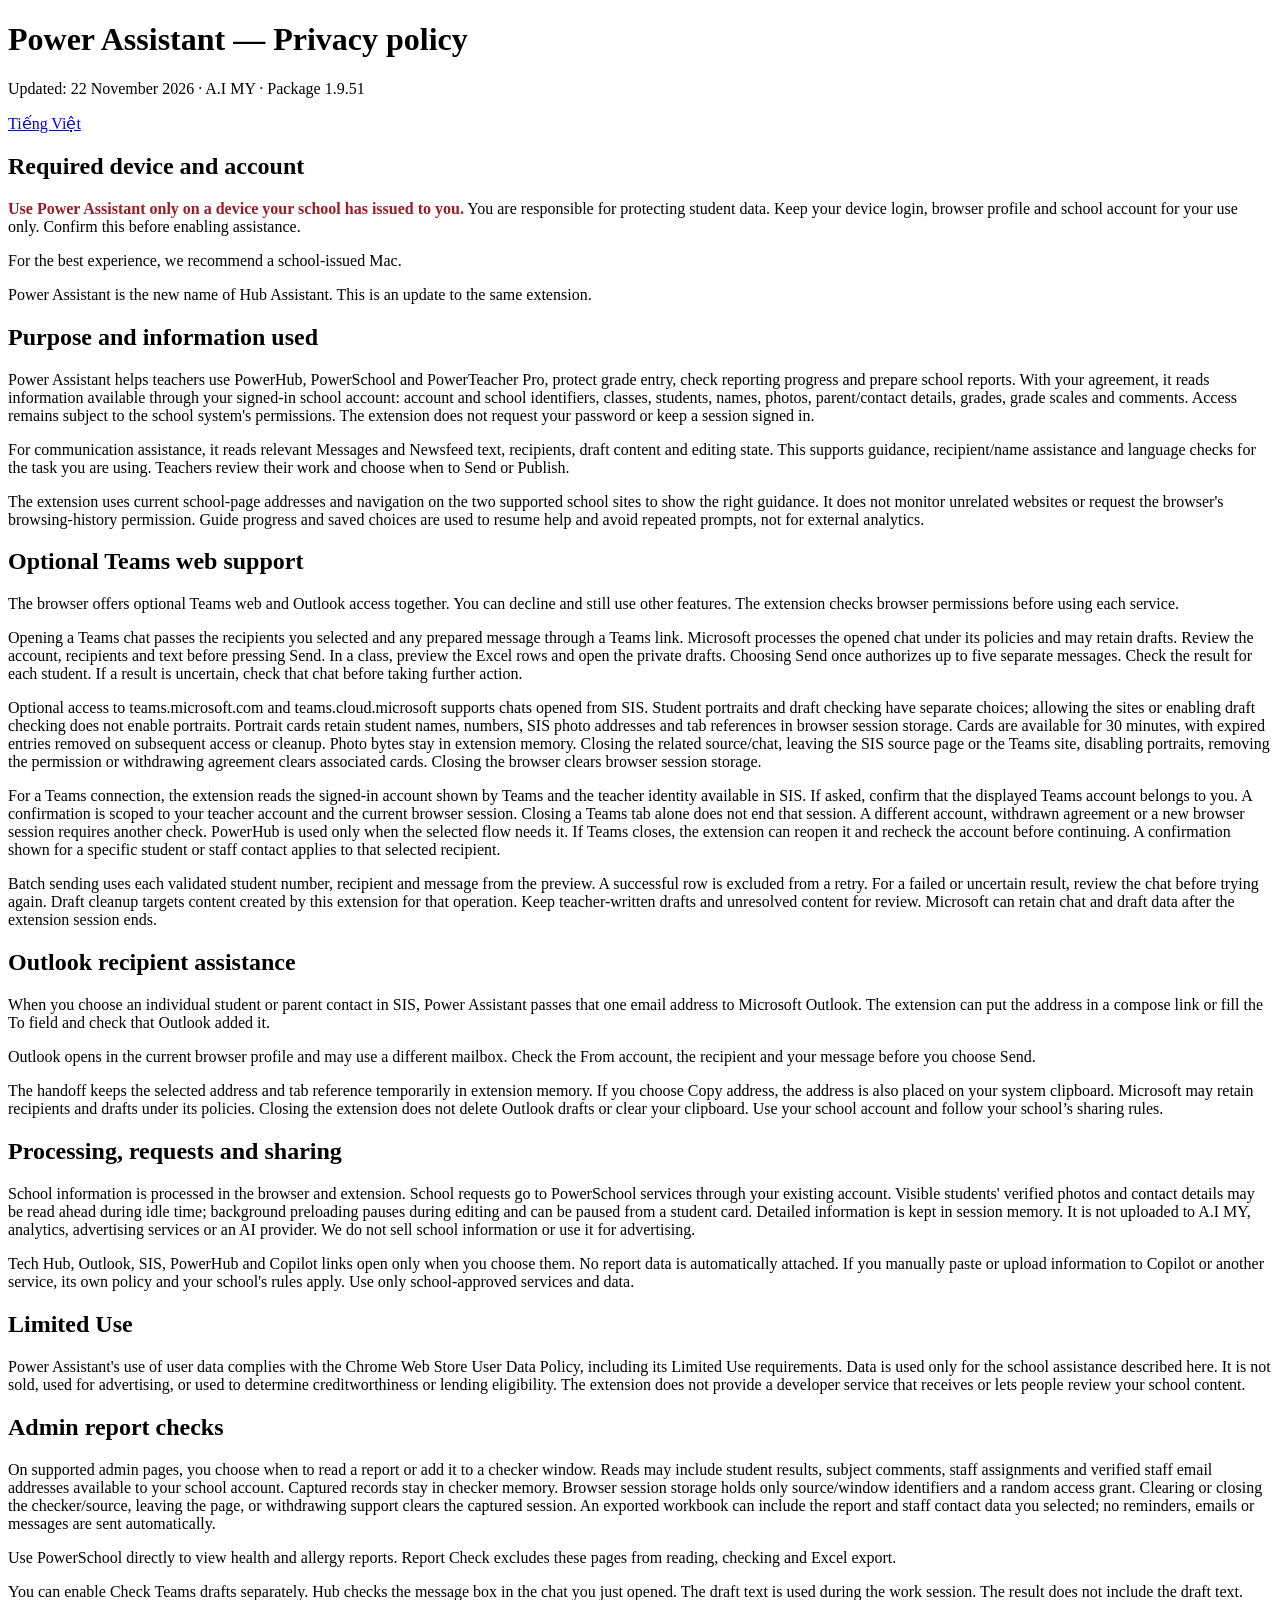
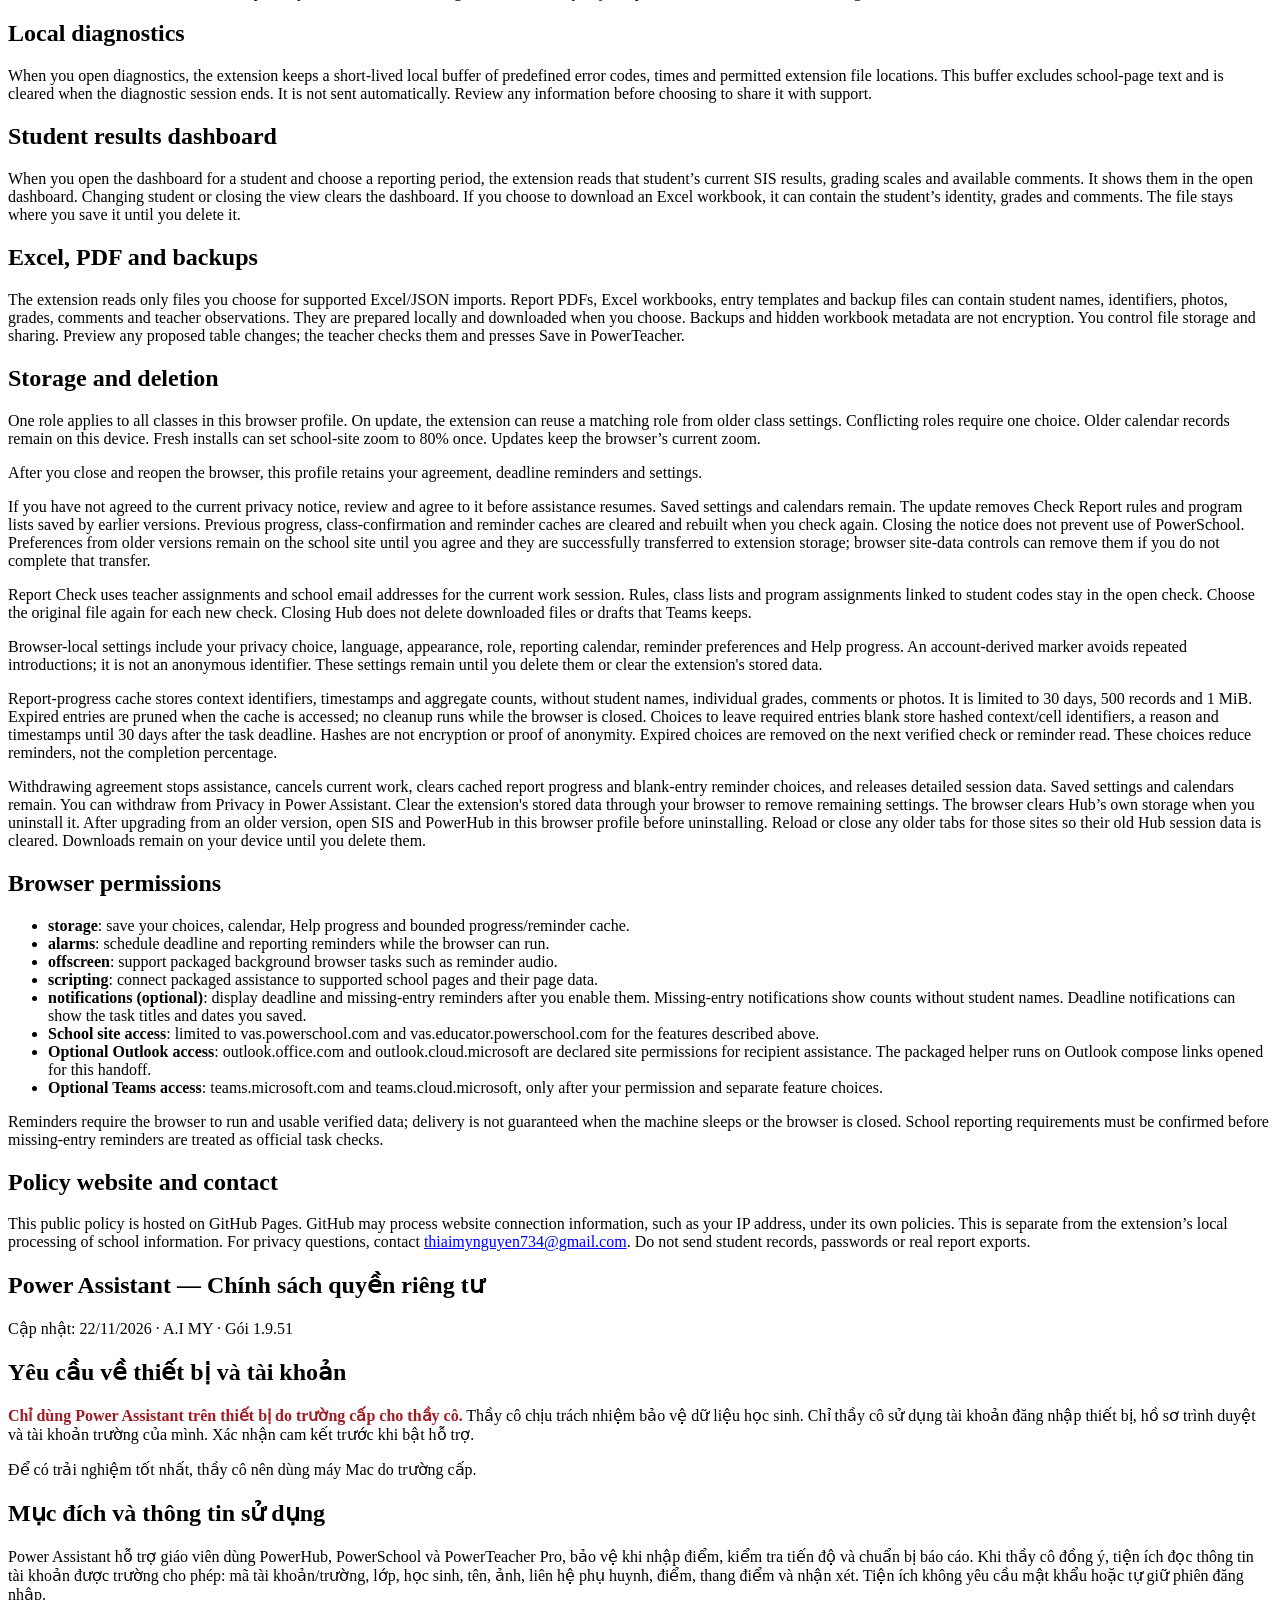
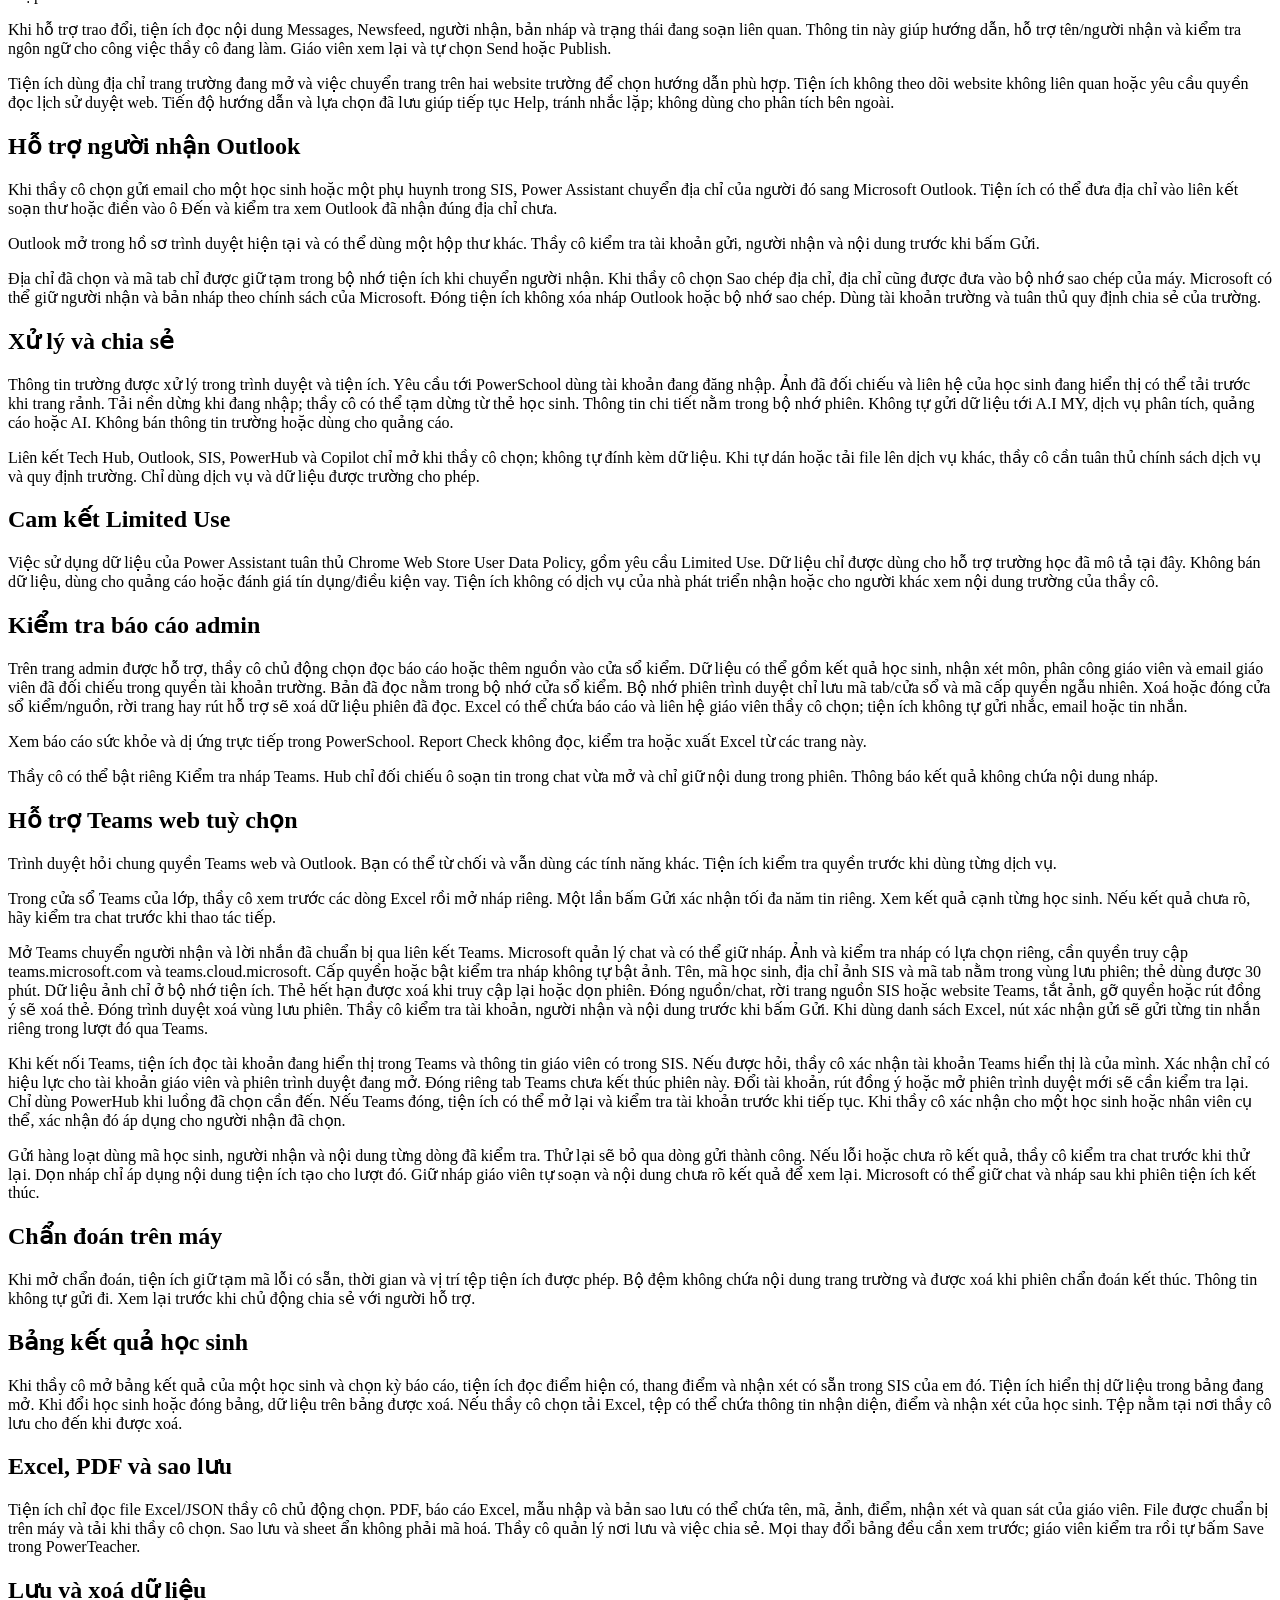
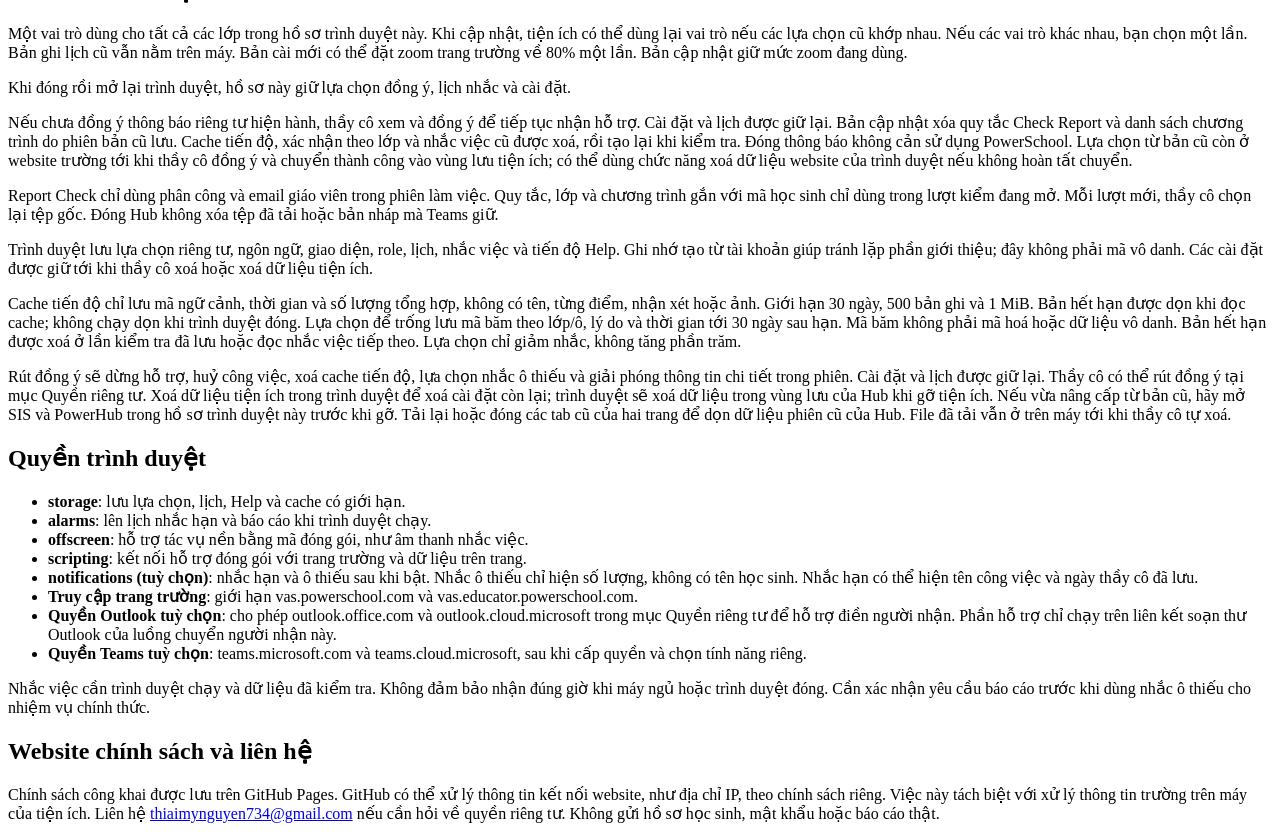
==== commit fd9ba2d5: "Align Power Assistant privacy policy with package 1.9.51" ====
--- a/privacy.html
+++ b/privacy.html
@@ -4,7 +4,7 @@
 <style>.device { color: #9b1c24; }</style>
 <title>Power Assistant — Privacy / Quyền riêng tư</title>
 <body><main>
-<h1 id="en">Power Assistant — Privacy policy</h1><p>Updated: 22 November 2026 · A.I MY · Package 1.9.50</p><p><a href="#vi" lang="vi">Tiếng Việt</a></p>
+<h1 id="en">Power Assistant — Privacy policy</h1><p>Updated: 22 November 2026 · A.I MY · Package 1.9.51</p><p><a href="#vi" lang="vi">Tiếng Việt</a></p>
 <h2>Required device and account</h2>
 <p><strong class="device">Use Power Assistant only on a device your school has issued to you.</strong> You are responsible for protecting student data. Keep your device login, browser profile and school account for your use only. Confirm this before enabling assistance.</p>
 <p>For the best experience, we recommend a school-issued Mac.</p>
@@ -44,7 +44,7 @@
 <p>Reminders require the browser to run and usable verified data; delivery is not guaranteed when the machine sleeps or the browser is closed. School reporting requirements must be confirmed before missing-entry reminders are treated as official task checks.</p>
 <h2>Policy website and contact</h2>
 <p>This public policy is hosted on GitHub Pages. GitHub may process website connection information, such as your IP address, under its own policies. This is separate from the extension’s local processing of school information. For privacy questions, contact <a href="mailto:thiaimynguyen734@gmail.com">thiaimynguyen734@gmail.com</a>. Do not send student records, passwords or real report exports.</p>
-<section id="vi" lang="vi"><h1>Power Assistant — Chính sách quyền riêng tư</h1><p>Cập nhật: 22/11/2026 · A.I MY · Gói 1.9.50</p>
+<section id="vi" lang="vi"><h1>Power Assistant — Chính sách quyền riêng tư</h1><p>Cập nhật: 22/11/2026 · A.I MY · Gói 1.9.51</p>
 <h2>Yêu cầu về thiết bị và tài khoản</h2>
 <p><strong class="device">Chỉ dùng Power Assistant trên thiết bị do trường cấp cho thầy cô.</strong> Thầy cô chịu trách nhiệm bảo vệ dữ liệu học sinh. Chỉ thầy cô sử dụng tài khoản đăng nhập thiết bị, hồ sơ trình duyệt và tài khoản trường của mình. Xác nhận cam kết trước khi bật hỗ trợ.</p>
 <p>Để có trải nghiệm tốt nhất, thầy cô nên dùng máy Mac do trường cấp.</p>
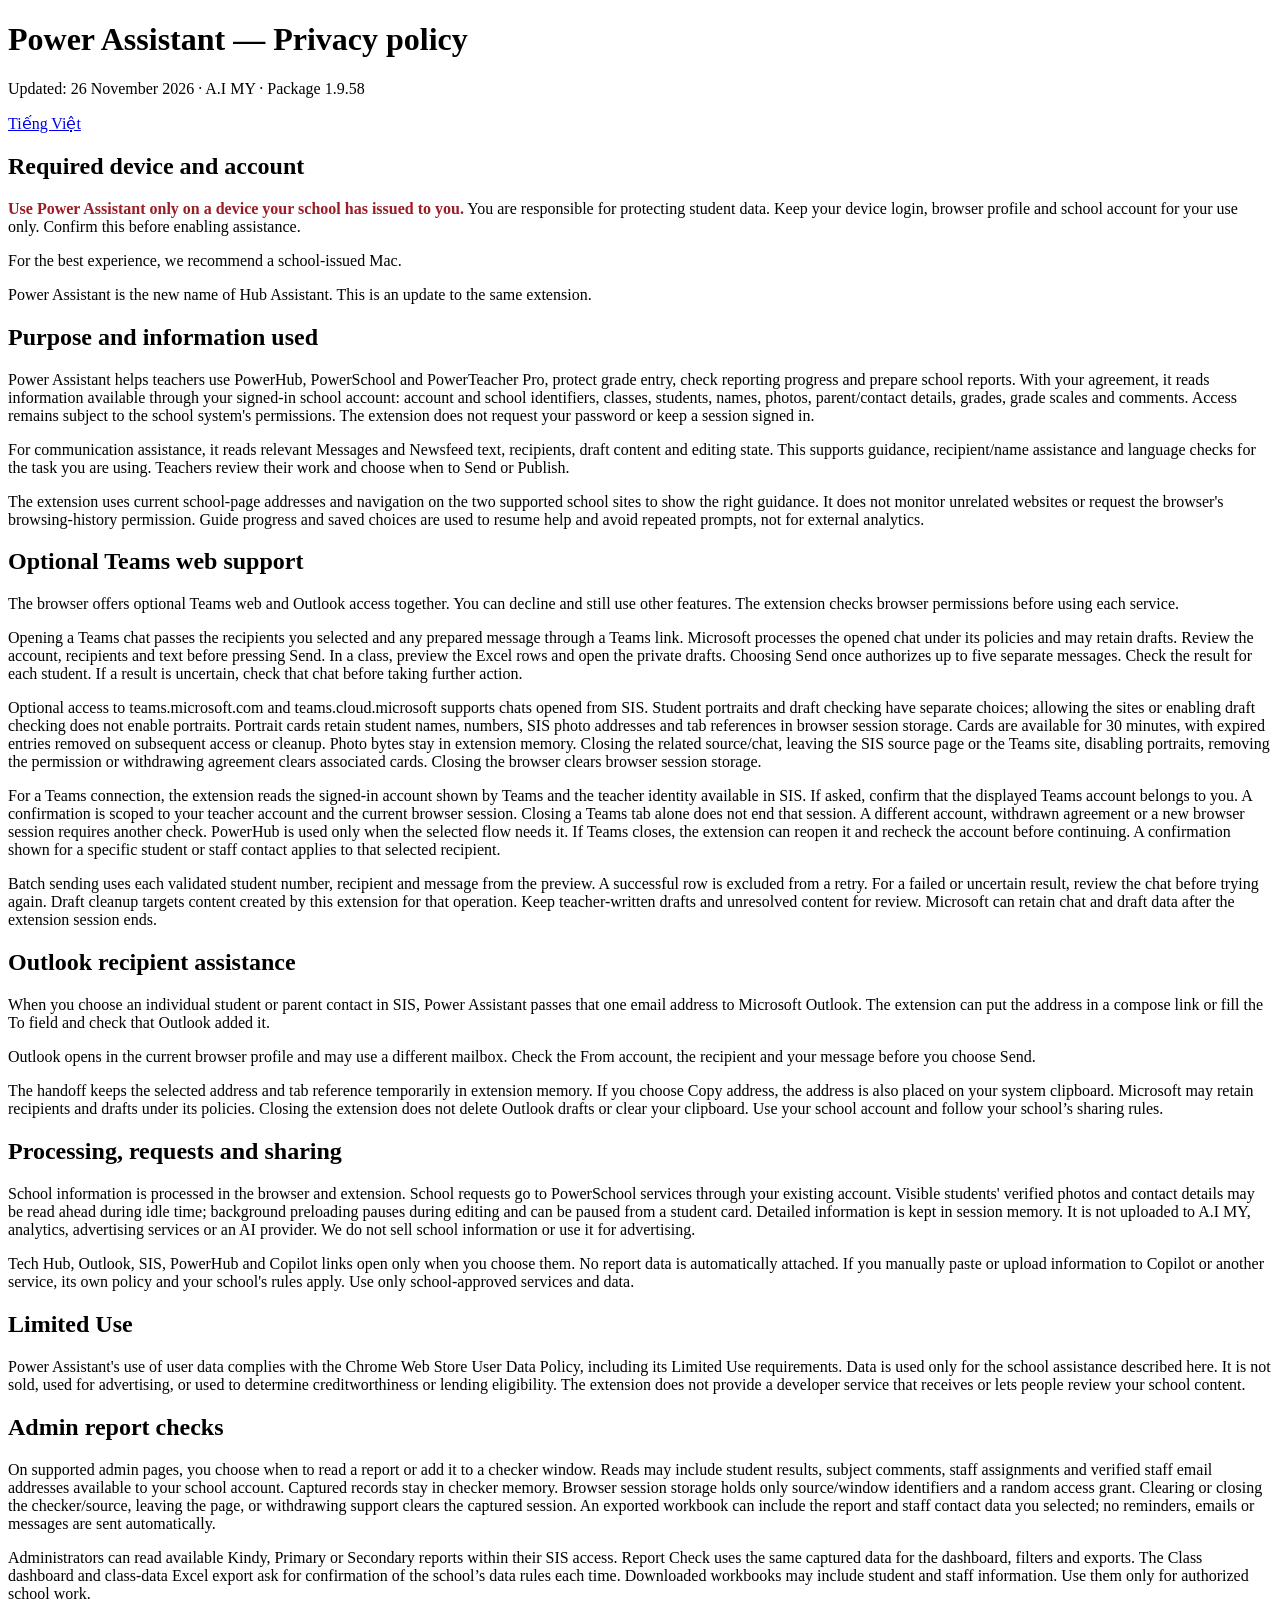
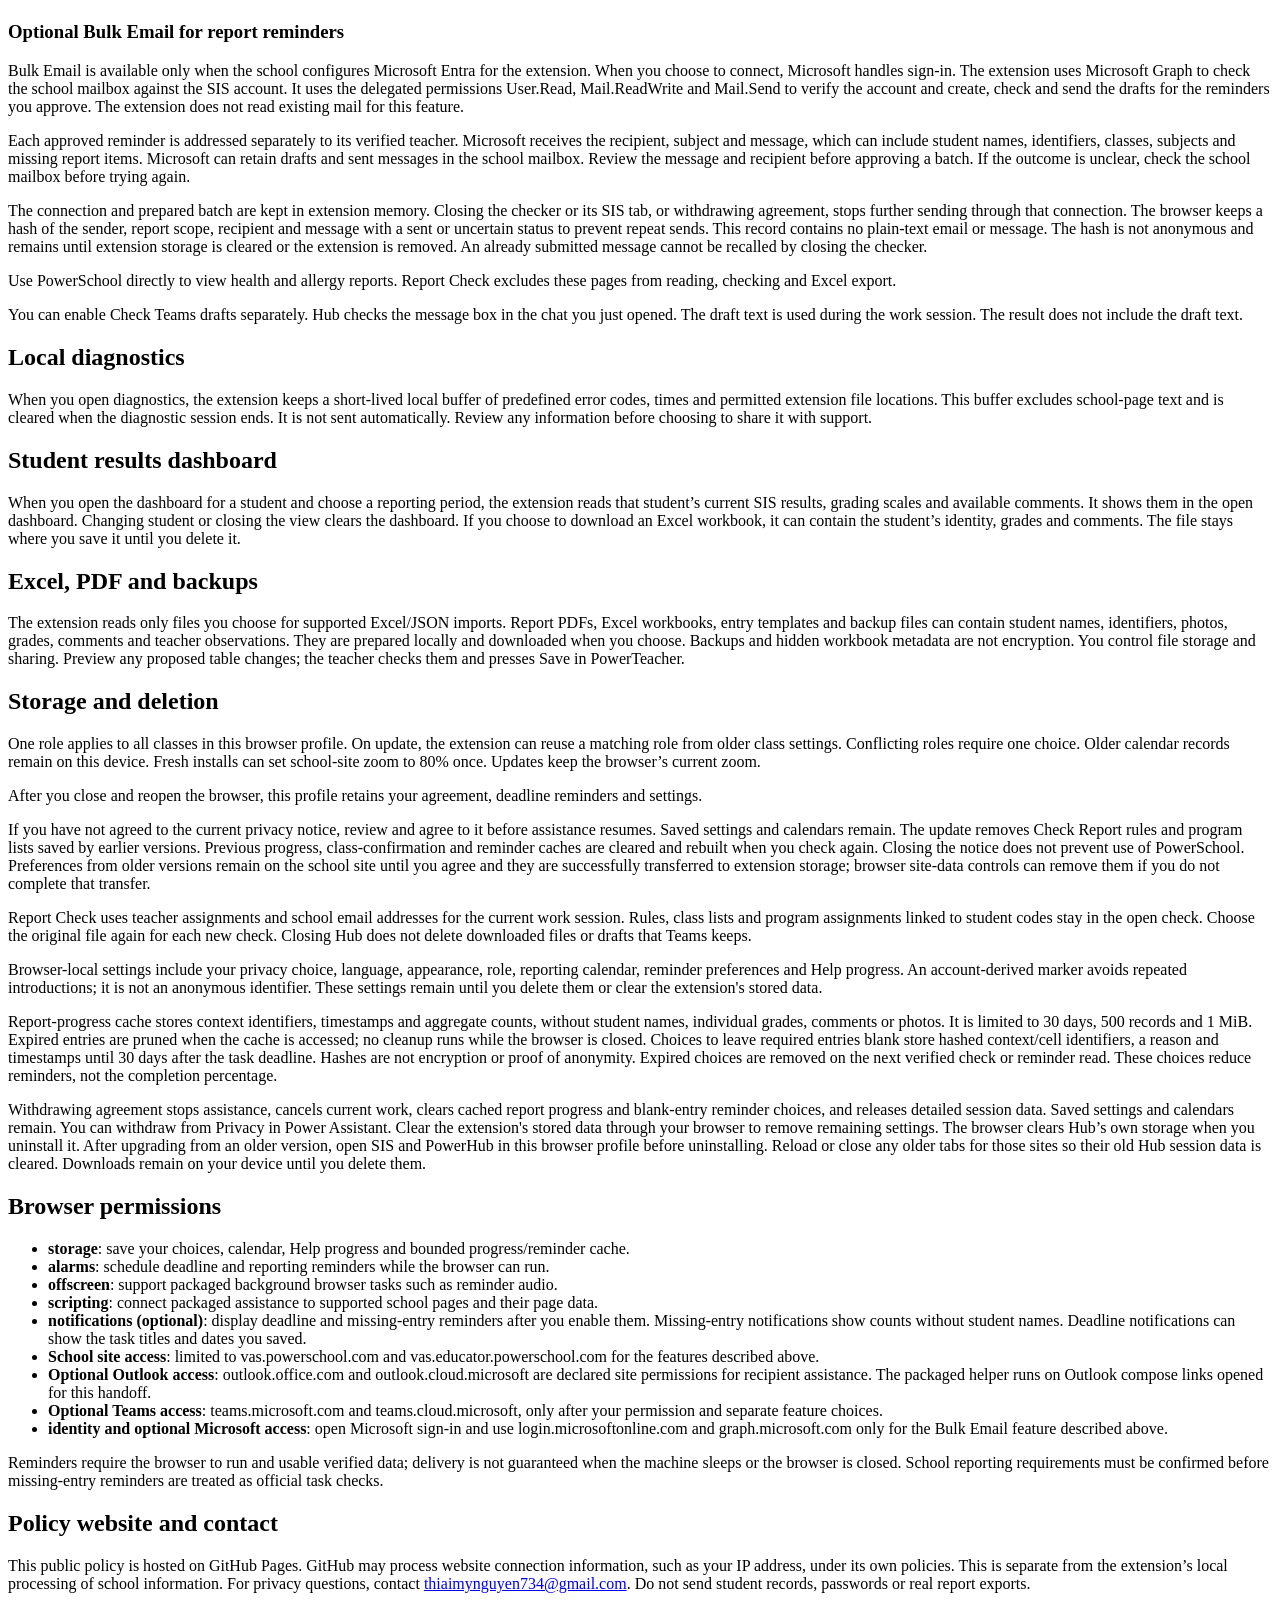
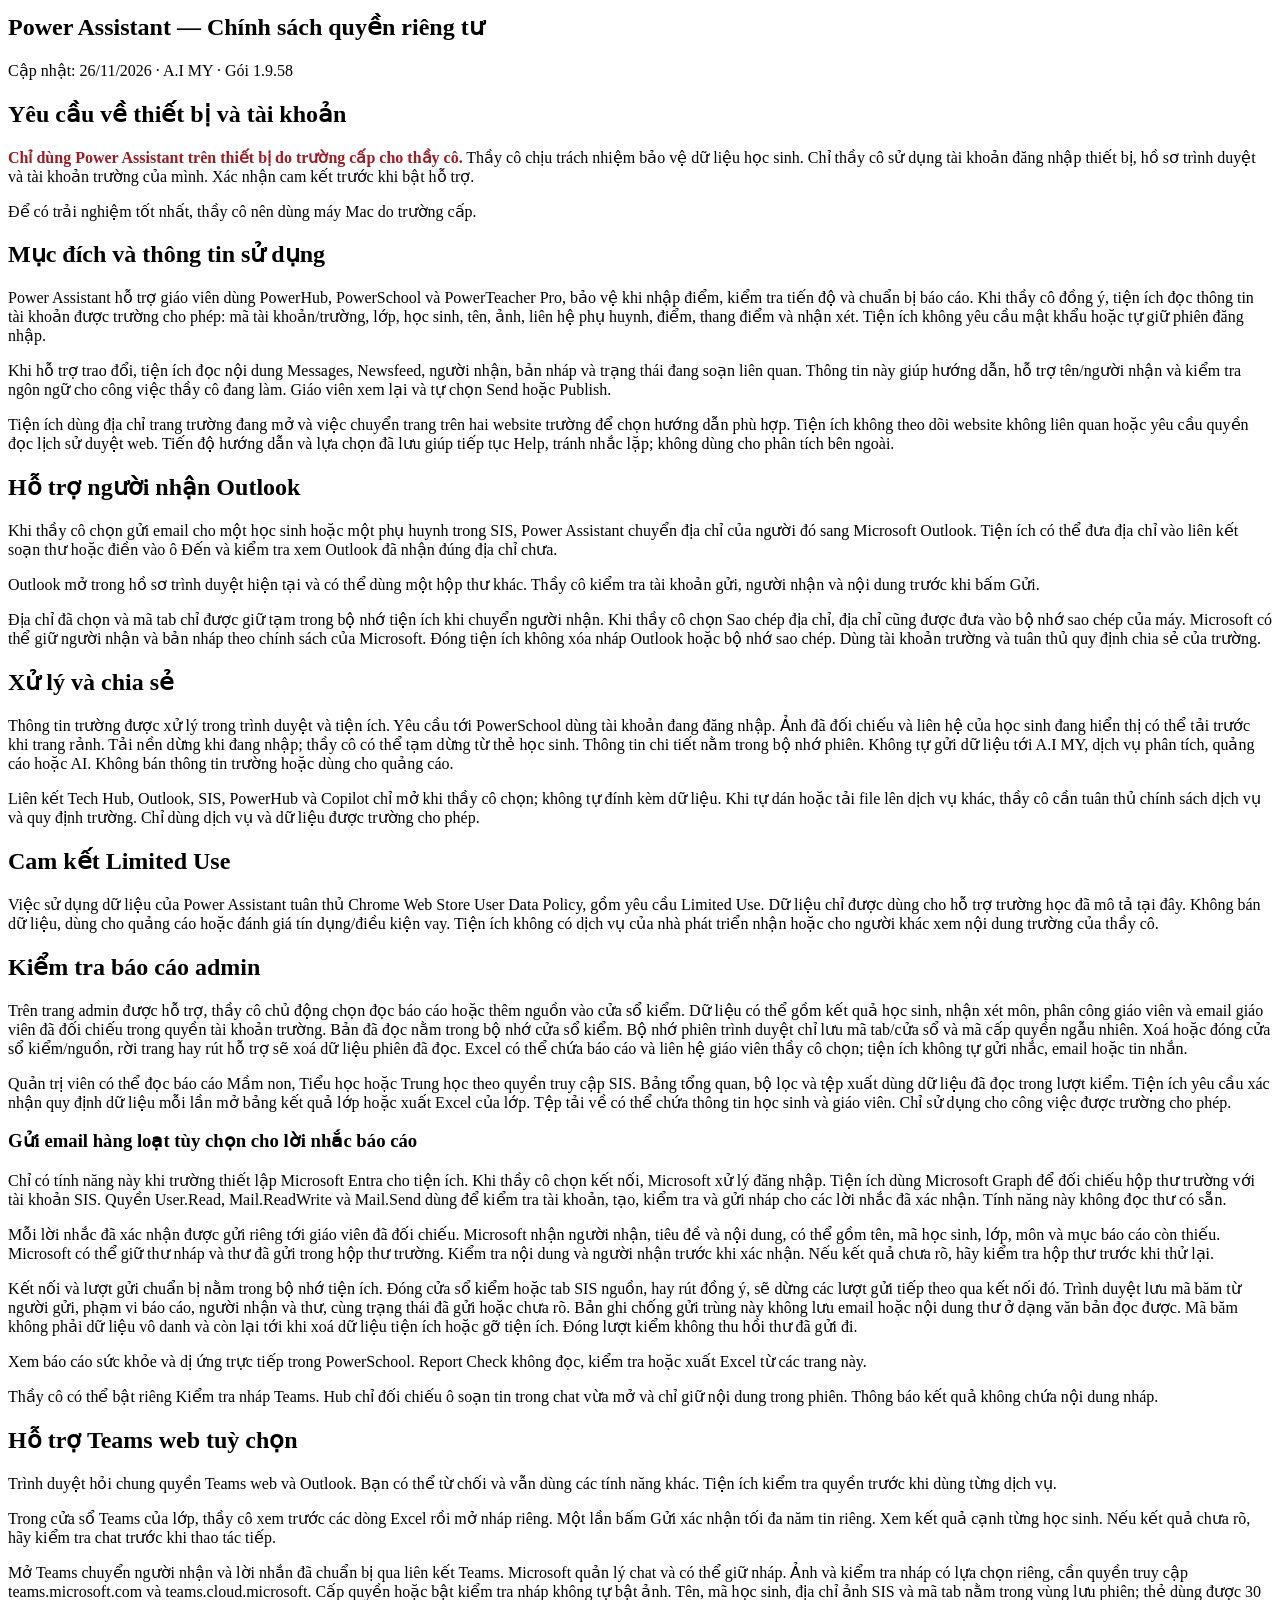
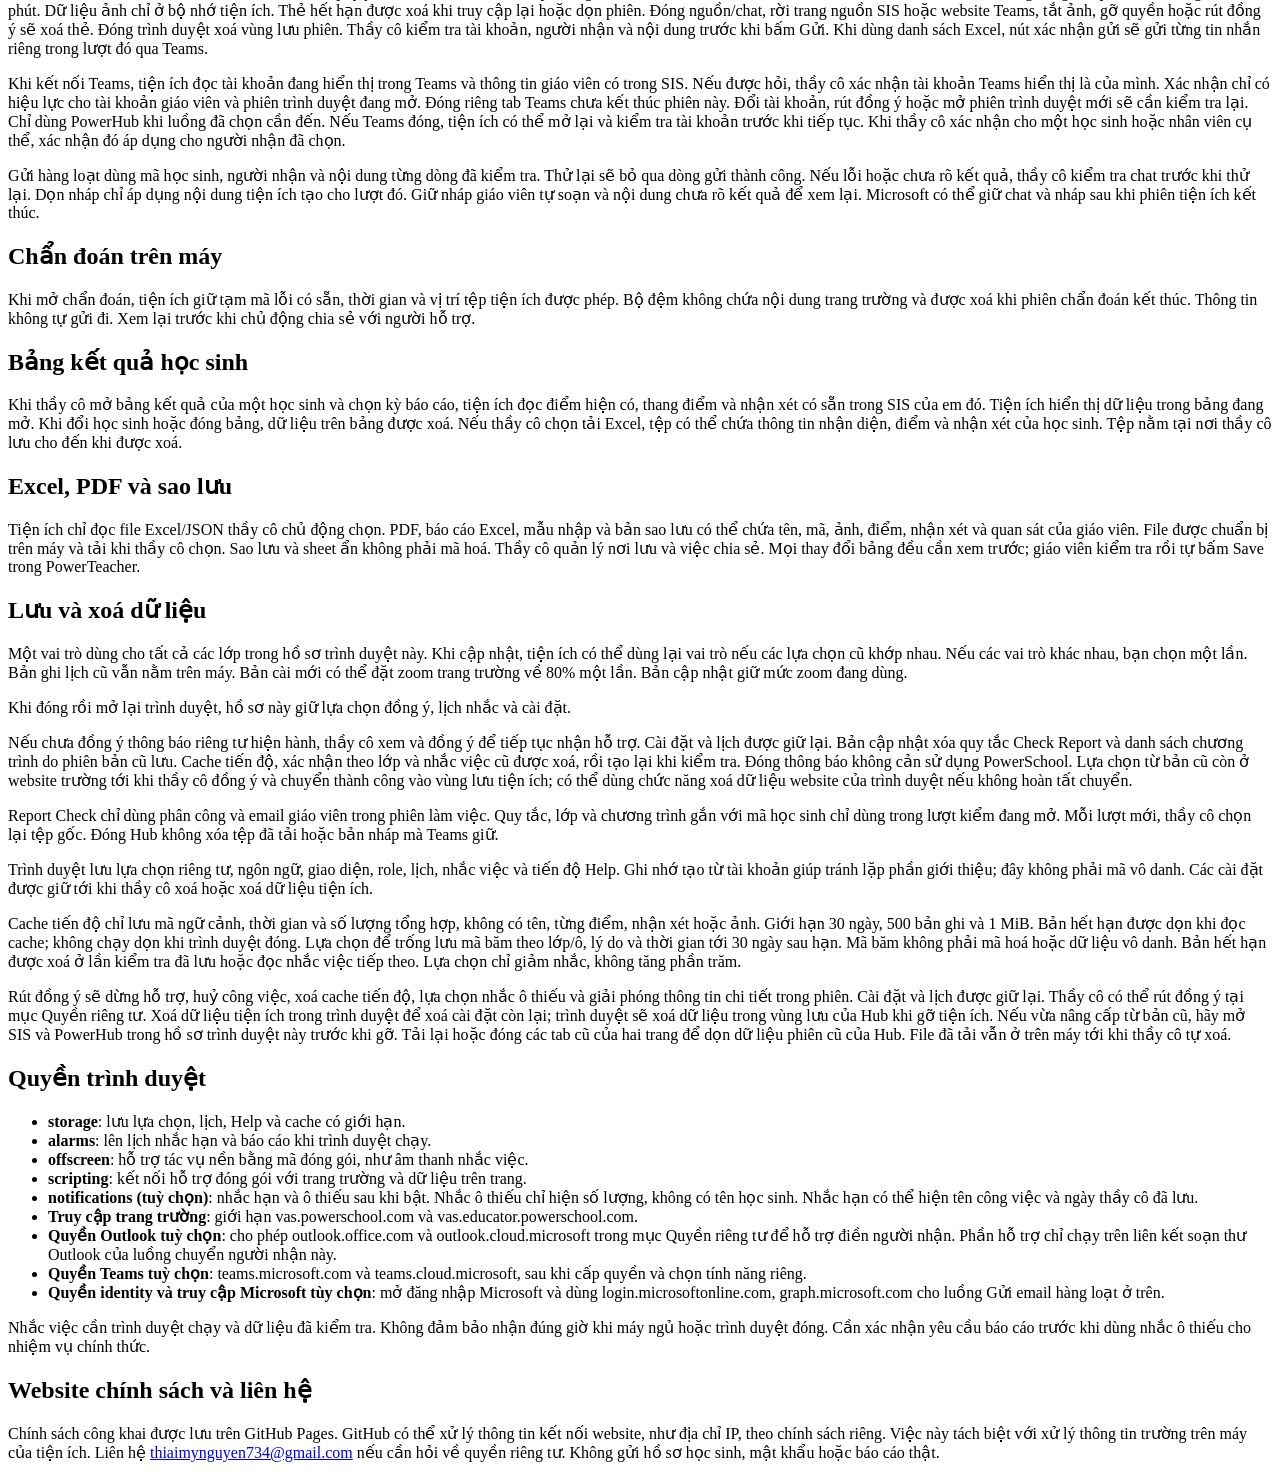
==== commit 71ab24d3: "Update Power Assistant privacy policy for Report Check 1.9.58" ====
--- a/privacy.html
+++ b/privacy.html
@@ -4,7 +4,7 @@
 <style>.device { color: #9b1c24; }</style>
 <title>Power Assistant — Privacy / Quyền riêng tư</title>
 <body><main>
-<h1 id="en">Power Assistant — Privacy policy</h1><p>Updated: 22 November 2026 · A.I MY · Package 1.9.51</p><p><a href="#vi" lang="vi">Tiếng Việt</a></p>
+<h1 id="en">Power Assistant — Privacy policy</h1><p>Updated: 26 November 2026 · A.I MY · Package 1.9.58</p><p><a href="#vi" lang="vi">Tiếng Việt</a></p>
 <h2>Required device and account</h2>
 <p><strong class="device">Use Power Assistant only on a device your school has issued to you.</strong> You are responsible for protecting student data. Keep your device login, browser profile and school account for your use only. Confirm this before enabling assistance.</p>
 <p>For the best experience, we recommend a school-issued Mac.</p>
@@ -27,6 +27,11 @@
 <h2>Limited Use</h2>
 <p>Power Assistant's use of user data complies with the Chrome Web Store User Data Policy, including its Limited Use requirements. Data is used only for the school assistance described here. It is not sold, used for advertising, or used to determine creditworthiness or lending eligibility. The extension does not provide a developer service that receives or lets people review your school content.</p>
 <h2>Admin report checks</h2><p>On supported admin pages, you choose when to read a report or add it to a checker window. Reads may include student results, subject comments, staff assignments and verified staff email addresses available to your school account. Captured records stay in checker memory. Browser session storage holds only source/window identifiers and a random access grant. Clearing or closing the checker/source, leaving the page, or withdrawing support clears the captured session. An exported workbook can include the report and staff contact data you selected; no reminders, emails or messages are sent automatically.</p>
+<p>Administrators can read available Kindy, Primary or Secondary reports within their SIS access. Report Check uses the same captured data for the dashboard, filters and exports. The Class dashboard and class-data Excel export ask for confirmation of the school’s data rules each time. Downloaded workbooks may include student and staff information. Use them only for authorized school work.</p>
+<h3>Optional Bulk Email for report reminders</h3>
+<p>Bulk Email is available only when the school configures Microsoft Entra for the extension. When you choose to connect, Microsoft handles sign-in. The extension uses Microsoft Graph to check the school mailbox against the SIS account. It uses the delegated permissions User.Read, Mail.ReadWrite and Mail.Send to verify the account and create, check and send the drafts for the reminders you approve. The extension does not read existing mail for this feature.</p>
+<p>Each approved reminder is addressed separately to its verified teacher. Microsoft receives the recipient, subject and message, which can include student names, identifiers, classes, subjects and missing report items. Microsoft can retain drafts and sent messages in the school mailbox. Review the message and recipient before approving a batch. If the outcome is unclear, check the school mailbox before trying again.</p>
+<p>The connection and prepared batch are kept in extension memory. Closing the checker or its SIS tab, or withdrawing agreement, stops further sending through that connection. The browser keeps a hash of the sender, report scope, recipient and message with a sent or uncertain status to prevent repeat sends. This record contains no plain-text email or message. The hash is not anonymous and remains until extension storage is cleared or the extension is removed. An already submitted message cannot be recalled by closing the checker.</p>
 <p>Use PowerSchool directly to view health and allergy reports. Report Check excludes these pages from reading, checking and Excel export.</p>
 <p>You can enable Check Teams drafts separately. Hub checks the message box in the chat you just opened. The draft text is used during the work session. The result does not include the draft text.</p>
 <h2>Local diagnostics</h2><p>When you open diagnostics, the extension keeps a short-lived local buffer of predefined error codes, times and permitted extension file locations. This buffer excludes school-page text and is cleared when the diagnostic session ends. It is not sent automatically. Review any information before choosing to share it with support.</p>
@@ -40,11 +45,11 @@
 <p>Report-progress cache stores context identifiers, timestamps and aggregate counts, without student names, individual grades, comments or photos. It is limited to 30 days, 500 records and 1 MiB. Expired entries are pruned when the cache is accessed; no cleanup runs while the browser is closed. Choices to leave required entries blank store hashed context/cell identifiers, a reason and timestamps until 30 days after the task deadline. Hashes are not encryption or proof of anonymity. Expired choices are removed on the next verified check or reminder read. These choices reduce reminders, not the completion percentage.</p>
 <p>Withdrawing agreement stops assistance, cancels current work, clears cached report progress and blank-entry reminder choices, and releases detailed session data. Saved settings and calendars remain. You can withdraw from Privacy in Power Assistant. Clear the extension's stored data through your browser to remove remaining settings. The browser clears Hub’s own storage when you uninstall it. After upgrading from an older version, open SIS and PowerHub in this browser profile before uninstalling. Reload or close any older tabs for those sites so their old Hub session data is cleared. Downloads remain on your device until you delete them.</p>
 <h2>Browser permissions</h2>
-<ul><li><strong>storage</strong>: save your choices, calendar, Help progress and bounded progress/reminder cache.</li><li><strong>alarms</strong>: schedule deadline and reporting reminders while the browser can run.</li><li><strong>offscreen</strong>: support packaged background browser tasks such as reminder audio.</li><li><strong>scripting</strong>: connect packaged assistance to supported school pages and their page data.</li><li><strong>notifications (optional)</strong>: display deadline and missing-entry reminders after you enable them. Missing-entry notifications show counts without student names. Deadline notifications can show the task titles and dates you saved.</li><li><strong>School site access</strong>: limited to vas.powerschool.com and vas.educator.powerschool.com for the features described above.</li><li><strong>Optional Outlook access</strong>: outlook.office.com and outlook.cloud.microsoft are declared site permissions for recipient assistance. The packaged helper runs on Outlook compose links opened for this handoff.</li><li><strong>Optional Teams access</strong>: teams.microsoft.com and teams.cloud.microsoft, only after your permission and separate feature choices.</li></ul>
+<ul><li><strong>storage</strong>: save your choices, calendar, Help progress and bounded progress/reminder cache.</li><li><strong>alarms</strong>: schedule deadline and reporting reminders while the browser can run.</li><li><strong>offscreen</strong>: support packaged background browser tasks such as reminder audio.</li><li><strong>scripting</strong>: connect packaged assistance to supported school pages and their page data.</li><li><strong>notifications (optional)</strong>: display deadline and missing-entry reminders after you enable them. Missing-entry notifications show counts without student names. Deadline notifications can show the task titles and dates you saved.</li><li><strong>School site access</strong>: limited to vas.powerschool.com and vas.educator.powerschool.com for the features described above.</li><li><strong>Optional Outlook access</strong>: outlook.office.com and outlook.cloud.microsoft are declared site permissions for recipient assistance. The packaged helper runs on Outlook compose links opened for this handoff.</li><li><strong>Optional Teams access</strong>: teams.microsoft.com and teams.cloud.microsoft, only after your permission and separate feature choices.</li><li><strong>identity and optional Microsoft access</strong>: open Microsoft sign-in and use login.microsoftonline.com and graph.microsoft.com only for the Bulk Email feature described above.</li></ul>
 <p>Reminders require the browser to run and usable verified data; delivery is not guaranteed when the machine sleeps or the browser is closed. School reporting requirements must be confirmed before missing-entry reminders are treated as official task checks.</p>
 <h2>Policy website and contact</h2>
 <p>This public policy is hosted on GitHub Pages. GitHub may process website connection information, such as your IP address, under its own policies. This is separate from the extension’s local processing of school information. For privacy questions, contact <a href="mailto:thiaimynguyen734@gmail.com">thiaimynguyen734@gmail.com</a>. Do not send student records, passwords or real report exports.</p>
-<section id="vi" lang="vi"><h1>Power Assistant — Chính sách quyền riêng tư</h1><p>Cập nhật: 22/11/2026 · A.I MY · Gói 1.9.51</p>
+<section id="vi" lang="vi"><h1>Power Assistant — Chính sách quyền riêng tư</h1><p>Cập nhật: 26/11/2026 · A.I MY · Gói 1.9.58</p>
 <h2>Yêu cầu về thiết bị và tài khoản</h2>
 <p><strong class="device">Chỉ dùng Power Assistant trên thiết bị do trường cấp cho thầy cô.</strong> Thầy cô chịu trách nhiệm bảo vệ dữ liệu học sinh. Chỉ thầy cô sử dụng tài khoản đăng nhập thiết bị, hồ sơ trình duyệt và tài khoản trường của mình. Xác nhận cam kết trước khi bật hỗ trợ.</p>
 <p>Để có trải nghiệm tốt nhất, thầy cô nên dùng máy Mac do trường cấp.</p>
@@ -62,6 +67,11 @@
 <h2>Cam kết Limited Use</h2>
 <p>Việc sử dụng dữ liệu của Power Assistant tuân thủ Chrome Web Store User Data Policy, gồm yêu cầu Limited Use. Dữ liệu chỉ được dùng cho hỗ trợ trường học đã mô tả tại đây. Không bán dữ liệu, dùng cho quảng cáo hoặc đánh giá tín dụng/điều kiện vay. Tiện ích không có dịch vụ của nhà phát triển nhận hoặc cho người khác xem nội dung trường của thầy cô.</p>
 <h2>Kiểm tra báo cáo admin</h2><p>Trên trang admin được hỗ trợ, thầy cô chủ động chọn đọc báo cáo hoặc thêm nguồn vào cửa sổ kiểm. Dữ liệu có thể gồm kết quả học sinh, nhận xét môn, phân công giáo viên và email giáo viên đã đối chiếu trong quyền tài khoản trường. Bản đã đọc nằm trong bộ nhớ cửa sổ kiểm. Bộ nhớ phiên trình duyệt chỉ lưu mã tab/cửa sổ và mã cấp quyền ngẫu nhiên. Xoá hoặc đóng cửa sổ kiểm/nguồn, rời trang hay rút hỗ trợ sẽ xoá dữ liệu phiên đã đọc. Excel có thể chứa báo cáo và liên hệ giáo viên thầy cô chọn; tiện ích không tự gửi nhắc, email hoặc tin nhắn.</p>
+<p>Quản trị viên có thể đọc báo cáo Mầm non, Tiểu học hoặc Trung học theo quyền truy cập SIS. Bảng tổng quan, bộ lọc và tệp xuất dùng dữ liệu đã đọc trong lượt kiểm. Tiện ích yêu cầu xác nhận quy định dữ liệu mỗi lần mở bảng kết quả lớp hoặc xuất Excel của lớp. Tệp tải về có thể chứa thông tin học sinh và giáo viên. Chỉ sử dụng cho công việc được trường cho phép.</p>
+<h3>Gửi email hàng loạt tùy chọn cho lời nhắc báo cáo</h3>
+<p>Chỉ có tính năng này khi trường thiết lập Microsoft Entra cho tiện ích. Khi thầy cô chọn kết nối, Microsoft xử lý đăng nhập. Tiện ích dùng Microsoft Graph để đối chiếu hộp thư trường với tài khoản SIS. Quyền User.Read, Mail.ReadWrite và Mail.Send dùng để kiểm tra tài khoản, tạo, kiểm tra và gửi nháp cho các lời nhắc đã xác nhận. Tính năng này không đọc thư có sẵn.</p>
+<p>Mỗi lời nhắc đã xác nhận được gửi riêng tới giáo viên đã đối chiếu. Microsoft nhận người nhận, tiêu đề và nội dung, có thể gồm tên, mã học sinh, lớp, môn và mục báo cáo còn thiếu. Microsoft có thể giữ thư nháp và thư đã gửi trong hộp thư trường. Kiểm tra nội dung và người nhận trước khi xác nhận. Nếu kết quả chưa rõ, hãy kiểm tra hộp thư trước khi thử lại.</p>
+<p>Kết nối và lượt gửi chuẩn bị nằm trong bộ nhớ tiện ích. Đóng cửa sổ kiểm hoặc tab SIS nguồn, hay rút đồng ý, sẽ dừng các lượt gửi tiếp theo qua kết nối đó. Trình duyệt lưu mã băm từ người gửi, phạm vi báo cáo, người nhận và thư, cùng trạng thái đã gửi hoặc chưa rõ. Bản ghi chống gửi trùng này không lưu email hoặc nội dung thư ở dạng văn bản đọc được. Mã băm không phải dữ liệu vô danh và còn lại tới khi xoá dữ liệu tiện ích hoặc gỡ tiện ích. Đóng lượt kiểm không thu hồi thư đã gửi đi.</p>
 <p>Xem báo cáo sức khỏe và dị ứng trực tiếp trong PowerSchool. Report Check không đọc, kiểm tra hoặc xuất Excel từ các trang này.</p>
 <p>Thầy cô có thể bật riêng Kiểm tra nháp Teams. Hub chỉ đối chiếu ô soạn tin trong chat vừa mở và chỉ giữ nội dung trong phiên. Thông báo kết quả không chứa nội dung nháp.</p>
 <h2>Hỗ trợ Teams web tuỳ chọn</h2><p>Trình duyệt hỏi chung quyền Teams web và Outlook. Bạn có thể từ chối và vẫn dùng các tính năng khác. Tiện ích kiểm tra quyền trước khi dùng từng dịch vụ.</p><p>Trong cửa sổ Teams của lớp, thầy cô xem trước các dòng Excel rồi mở nháp riêng. Một lần bấm Gửi xác nhận tối đa năm tin riêng. Xem kết quả cạnh từng học sinh. Nếu kết quả chưa rõ, hãy kiểm tra chat trước khi thao tác tiếp.</p><p>Mở Teams chuyển người nhận và lời nhắn đã chuẩn bị qua liên kết Teams. Microsoft quản lý chat và có thể giữ nháp. Ảnh và kiểm tra nháp có lựa chọn riêng, cần quyền truy cập teams.microsoft.com và teams.cloud.microsoft. Cấp quyền hoặc bật kiểm tra nháp không tự bật ảnh. Tên, mã học sinh, địa chỉ ảnh SIS và mã tab nằm trong vùng lưu phiên; thẻ dùng được 30 phút. Dữ liệu ảnh chỉ ở bộ nhớ tiện ích. Thẻ hết hạn được xoá khi truy cập lại hoặc dọn phiên. Đóng nguồn/chat, rời trang nguồn SIS hoặc website Teams, tắt ảnh, gỡ quyền hoặc rút đồng ý sẽ xoá thẻ. Đóng trình duyệt xoá vùng lưu phiên. Thầy cô kiểm tra tài khoản, người nhận và nội dung trước khi bấm Gửi. Khi dùng danh sách Excel, nút xác nhận gửi sẽ gửi từng tin nhắn riêng trong lượt đó qua Teams.</p><p>Khi kết nối Teams, tiện ích đọc tài khoản đang hiển thị trong Teams và thông tin giáo viên có trong SIS. Nếu được hỏi, thầy cô xác nhận tài khoản Teams hiển thị là của mình. Xác nhận chỉ có hiệu lực cho tài khoản giáo viên và phiên trình duyệt đang mở. Đóng riêng tab Teams chưa kết thúc phiên này. Đổi tài khoản, rút đồng ý hoặc mở phiên trình duyệt mới sẽ cần kiểm tra lại. Chỉ dùng PowerHub khi luồng đã chọn cần đến. Nếu Teams đóng, tiện ích có thể mở lại và kiểm tra tài khoản trước khi tiếp tục. Khi thầy cô xác nhận cho một học sinh hoặc nhân viên cụ thể, xác nhận đó áp dụng cho người nhận đã chọn.</p>
@@ -77,7 +87,7 @@
 <p>Cache tiến độ chỉ lưu mã ngữ cảnh, thời gian và số lượng tổng hợp, không có tên, từng điểm, nhận xét hoặc ảnh. Giới hạn 30 ngày, 500 bản ghi và 1 MiB. Bản hết hạn được dọn khi đọc cache; không chạy dọn khi trình duyệt đóng. Lựa chọn để trống lưu mã băm theo lớp/ô, lý do và thời gian tới 30 ngày sau hạn. Mã băm không phải mã hoá hoặc dữ liệu vô danh. Bản hết hạn được xoá ở lần kiểm tra đã lưu hoặc đọc nhắc việc tiếp theo. Lựa chọn chỉ giảm nhắc, không tăng phần trăm.</p>
 <p>Rút đồng ý sẽ dừng hỗ trợ, huỷ công việc, xoá cache tiến độ, lựa chọn nhắc ô thiếu và giải phóng thông tin chi tiết trong phiên. Cài đặt và lịch được giữ lại. Thầy cô có thể rút đồng ý tại mục Quyền riêng tư. Xoá dữ liệu tiện ích trong trình duyệt để xoá cài đặt còn lại; trình duyệt sẽ xoá dữ liệu trong vùng lưu của Hub khi gỡ tiện ích. Nếu vừa nâng cấp từ bản cũ, hãy mở SIS và PowerHub trong hồ sơ trình duyệt này trước khi gỡ. Tải lại hoặc đóng các tab cũ của hai trang để dọn dữ liệu phiên cũ của Hub. File đã tải vẫn ở trên máy tới khi thầy cô tự xoá.</p>
 <h2>Quyền trình duyệt</h2>
-<ul><li><strong>storage</strong>: lưu lựa chọn, lịch, Help và cache có giới hạn.</li><li><strong>alarms</strong>: lên lịch nhắc hạn và báo cáo khi trình duyệt chạy.</li><li><strong>offscreen</strong>: hỗ trợ tác vụ nền bằng mã đóng gói, như âm thanh nhắc việc.</li><li><strong>scripting</strong>: kết nối hỗ trợ đóng gói với trang trường và dữ liệu trên trang.</li><li><strong>notifications (tuỳ chọn)</strong>: nhắc hạn và ô thiếu sau khi bật. Nhắc ô thiếu chỉ hiện số lượng, không có tên học sinh. Nhắc hạn có thể hiện tên công việc và ngày thầy cô đã lưu.</li><li><strong>Truy cập trang trường</strong>: giới hạn vas.powerschool.com và vas.educator.powerschool.com.</li><li><strong>Quyền Outlook tuỳ chọn</strong>: cho phép outlook.office.com và outlook.cloud.microsoft trong mục Quyền riêng tư để hỗ trợ điền người nhận. Phần hỗ trợ chỉ chạy trên liên kết soạn thư Outlook của luồng chuyển người nhận này.</li><li><strong>Quyền Teams tuỳ chọn</strong>: teams.microsoft.com và teams.cloud.microsoft, sau khi cấp quyền và chọn tính năng riêng.</li></ul>
+<ul><li><strong>storage</strong>: lưu lựa chọn, lịch, Help và cache có giới hạn.</li><li><strong>alarms</strong>: lên lịch nhắc hạn và báo cáo khi trình duyệt chạy.</li><li><strong>offscreen</strong>: hỗ trợ tác vụ nền bằng mã đóng gói, như âm thanh nhắc việc.</li><li><strong>scripting</strong>: kết nối hỗ trợ đóng gói với trang trường và dữ liệu trên trang.</li><li><strong>notifications (tuỳ chọn)</strong>: nhắc hạn và ô thiếu sau khi bật. Nhắc ô thiếu chỉ hiện số lượng, không có tên học sinh. Nhắc hạn có thể hiện tên công việc và ngày thầy cô đã lưu.</li><li><strong>Truy cập trang trường</strong>: giới hạn vas.powerschool.com và vas.educator.powerschool.com.</li><li><strong>Quyền Outlook tuỳ chọn</strong>: cho phép outlook.office.com và outlook.cloud.microsoft trong mục Quyền riêng tư để hỗ trợ điền người nhận. Phần hỗ trợ chỉ chạy trên liên kết soạn thư Outlook của luồng chuyển người nhận này.</li><li><strong>Quyền Teams tuỳ chọn</strong>: teams.microsoft.com và teams.cloud.microsoft, sau khi cấp quyền và chọn tính năng riêng.</li><li><strong>Quyền identity và truy cập Microsoft tùy chọn</strong>: mở đăng nhập Microsoft và dùng login.microsoftonline.com, graph.microsoft.com cho luồng Gửi email hàng loạt ở trên.</li></ul>
 <p>Nhắc việc cần trình duyệt chạy và dữ liệu đã kiểm tra. Không đảm bảo nhận đúng giờ khi máy ngủ hoặc trình duyệt đóng. Cần xác nhận yêu cầu báo cáo trước khi dùng nhắc ô thiếu cho nhiệm vụ chính thức.</p>
 <h2>Website chính sách và liên hệ</h2>
 <p>Chính sách công khai được lưu trên GitHub Pages. GitHub có thể xử lý thông tin kết nối website, như địa chỉ IP, theo chính sách riêng. Việc này tách biệt với xử lý thông tin trường trên máy của tiện ích. Liên hệ <a href="mailto:thiaimynguyen734@gmail.com">thiaimynguyen734@gmail.com</a> nếu cần hỏi về quyền riêng tư. Không gửi hồ sơ học sinh, mật khẩu hoặc báo cáo thật.</p></section>
